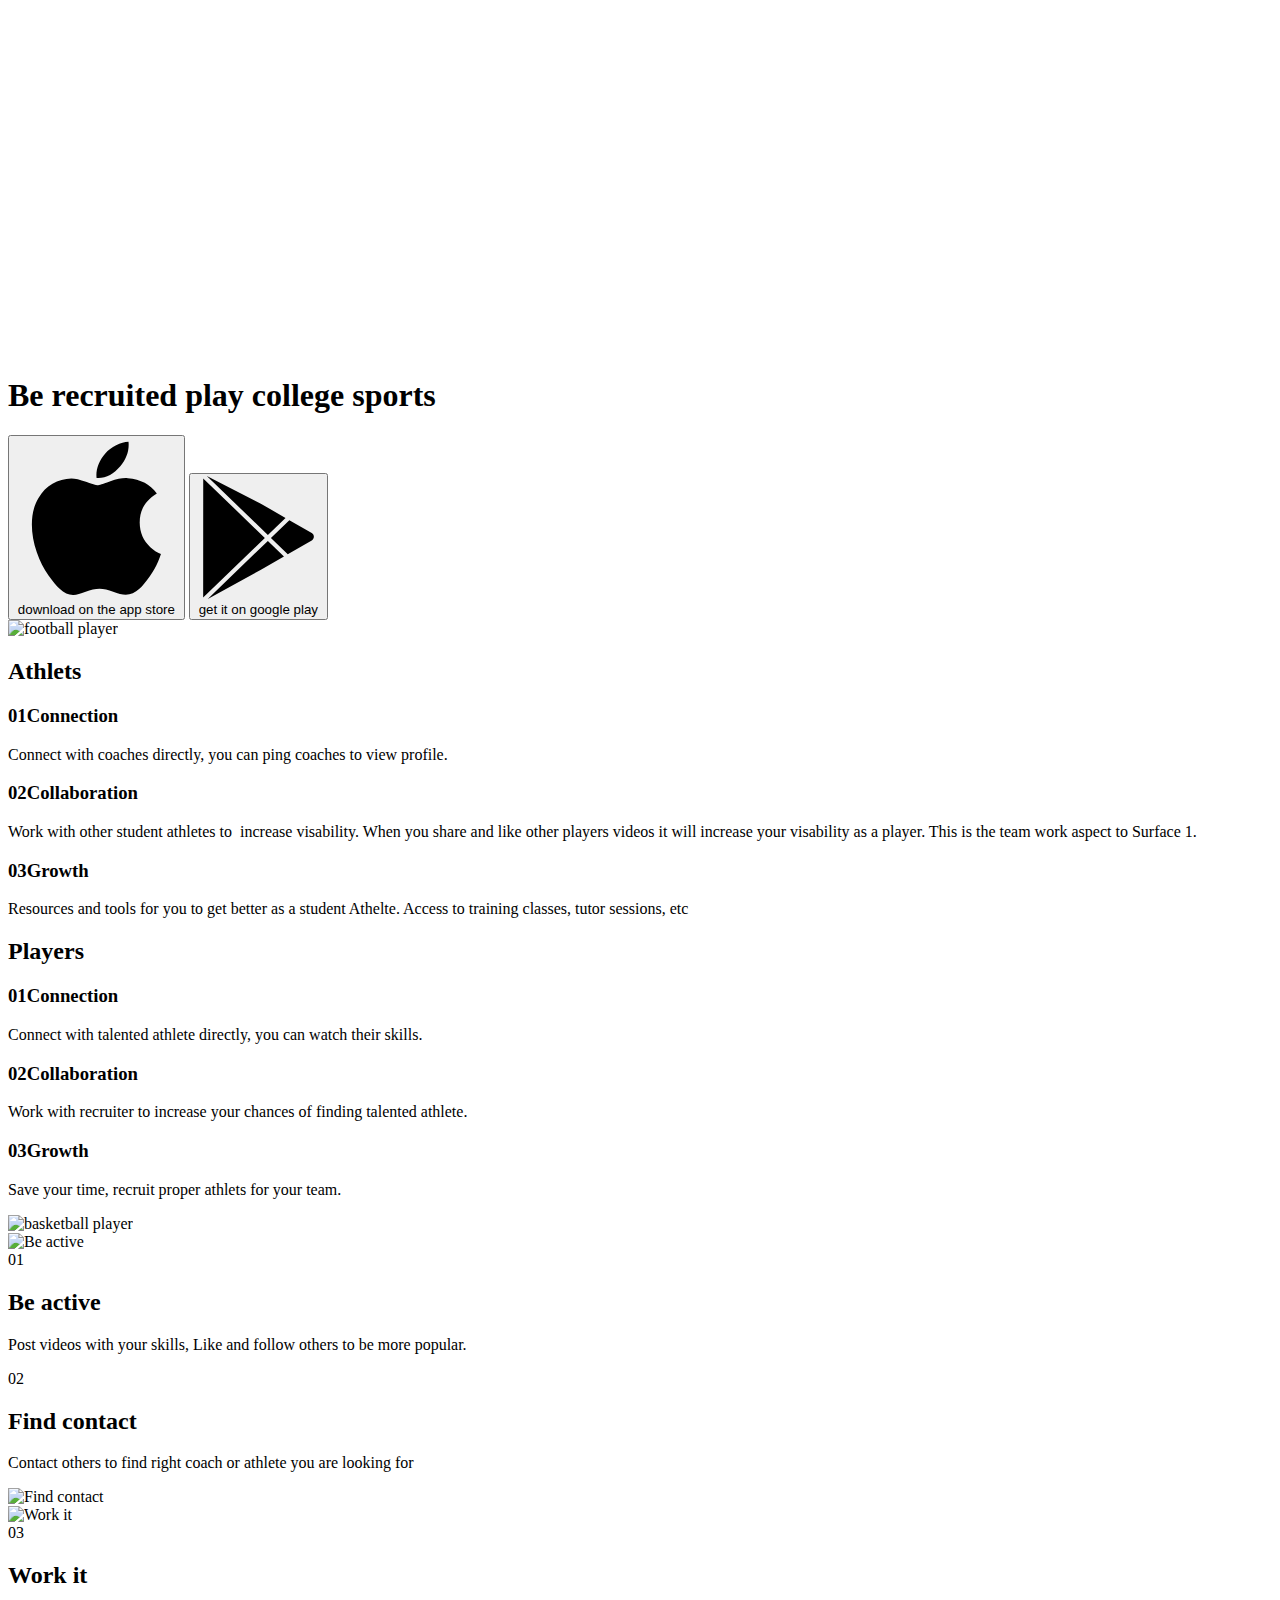
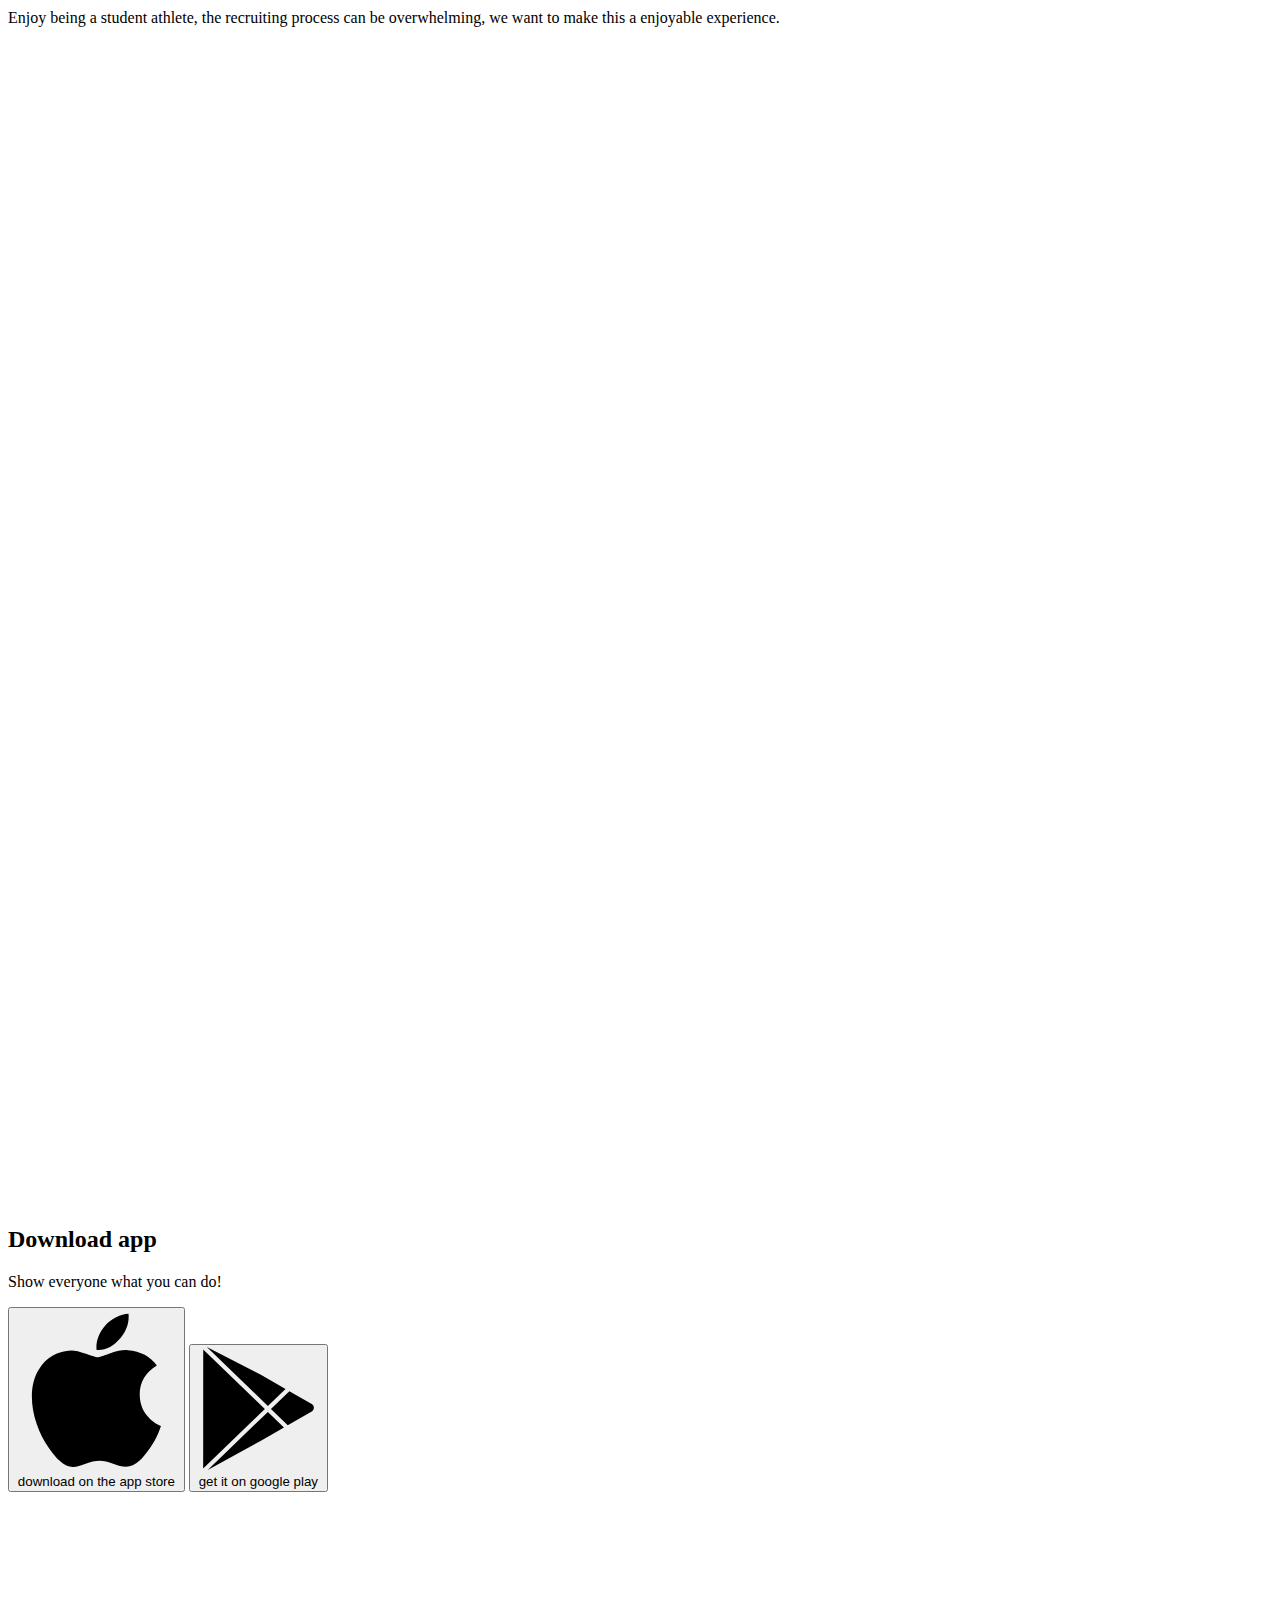
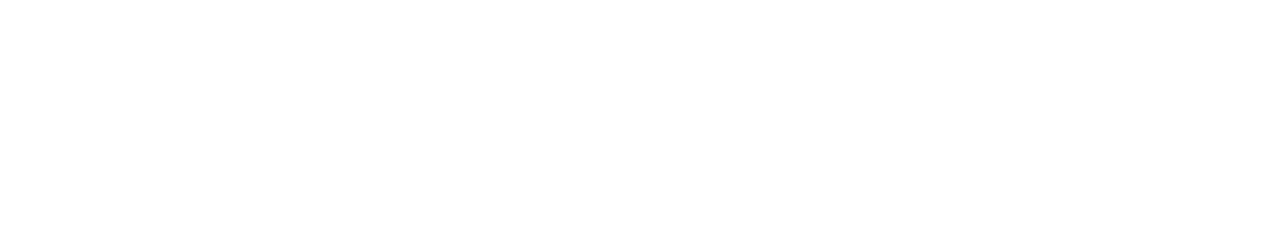
==== diplom-mq/index.html @ 21fe369a "First commit" ====
<!DOCTYPE html>
<html lang="en">
<head>
	<meta charset="UTF-8">
	<title>Surface</title>
	<link rel="stylesheet" href="/css/style.css" type="text/css">
	<link rel="stylesheet" href="/css/open_sans.css" type="text/css">
	<link rel="stylesheet" href="/css/normalize.css" type="text/css">
	<meta name="viewport" content="width=device-width">
</head>
<body>

<header class="header">

	<svg class="header-logo" viewBox="0 0 972 264" xmlns="http://www.w3.org/2000/svg">
  	<g fill="none" fill-rule="evenodd">
    	<g stroke-linecap="round" stroke="#fff" stroke-linejoin="round">
      	<path stroke-width="25" d="M275 132L103 251V13z"/>
      	<g stroke-width="16">
        	<path d="M42.5 99h107M42.5 169h107M8 135h168"/>
      	</g>
    	</g>
    	<path d="M356.505 184.362c-7.63 0-14.335-.772-20.117-2.316-5.782-1.544-10.202-3.436-13.26-5.676-3.057-2.24-4.586-4.36-4.586-6.357 0-1.575.59-3.512 1.77-5.813 1.182-2.3 2.59-4.283 4.224-5.95 1.635-1.664 2.997-2.496 4.087-2.496.666 0 2.09.575 4.27 1.725 3.268 1.695 6.37 3.057 9.308 4.086 2.937 1.03 6.313 1.544 10.127 1.544 4.238 0 7.826-.832 10.762-2.497 2.936-1.665 4.404-4.587 4.404-8.764 0-2.423-.757-4.512-2.27-6.268-1.514-1.756-3.452-3.24-5.813-4.45-2.36-1.21-5.57-2.634-9.626-4.27l-7.175-3.087c-4.36-2.12-8.1-4.45-11.217-6.993-3.118-2.543-5.66-5.903-7.63-10.08-1.967-4.18-2.95-9.295-2.95-15.35 0-7.386 1.816-13.532 5.45-18.436 3.632-4.904 8.354-8.507 14.167-10.808 5.812-2.3 12.048-3.45 18.71-3.45 5.448 0 10.382.56 14.802 1.68 4.42 1.12 7.887 2.557 10.4 4.313 2.512 1.757 3.768 3.513 3.768 5.27 0 1.452-.47 3.314-1.407 5.584-.94 2.27-2.104 4.254-3.497 5.95-1.393 1.694-2.694 2.542-3.905 2.542-.544 0-1.513-.303-2.905-.908-2.24-.908-4.496-1.65-6.767-2.225-2.27-.575-5.04-.863-8.31-.863-5.63 0-9.536.893-11.715 2.68-2.18 1.785-3.27 3.89-3.27 6.31 0 2.786.742 5.117 2.225 6.994 1.484 1.877 3.36 3.42 5.63 4.632 2.27 1.21 5.435 2.604 9.492 4.178 6.115 2.603 11.11 5.07 14.985 7.402 3.875 2.33 7.22 5.676 10.036 10.035 2.816 4.36 4.224 9.93 4.224 16.712 0 8.295-1.74 15.092-5.222 20.39-3.482 5.297-7.962 9.127-13.442 11.488-5.48 2.362-11.398 3.542-17.755 3.542zm96.724 0c-9.81 0-18.21-1.544-25.204-4.632-6.993-3.087-12.337-7.553-16.03-13.396-3.693-5.842-5.54-12.88-5.54-21.115V74.832c0-1.756.787-3.073 2.36-3.95 1.576-.88 4.028-1.318 7.358-1.318h5.45c3.33 0 5.766.44 7.31 1.317 1.544.878 2.316 2.195 2.316 3.95v68.752c0 3.754.923 7.114 2.77 10.08 1.847 2.968 4.435 5.284 7.765 6.95 3.33 1.664 7.145 2.496 11.444 2.496 4.297 0 8.127-.832 11.487-2.497 3.36-1.665 5.98-3.98 7.856-6.948 1.877-2.967 2.816-6.327 2.816-10.08V74.832c0-1.756.77-3.073 2.315-3.95 1.544-.88 3.98-1.318 7.31-1.318h5.36c3.33 0 5.766.44 7.31 1.317 1.544.878 2.316 2.195 2.316 3.95v70.387c0 8.233-1.846 15.272-5.54 21.114-3.692 5.843-9.036 10.31-16.03 13.396-6.992 3.088-15.393 4.632-25.2 4.632zm78.376-1.09c-6.478 0-9.717-1.695-9.717-5.085V76.377c0-2.24.513-3.86 1.543-4.86 1.03-.998 2.664-1.497 4.904-1.497h31.515c26.76 0 40.142 10.08 40.142 30.243 0 6.115-1.71 11.382-5.13 15.802-3.422 4.42-8.01 7.72-13.76 9.9v.636c1.998.848 4.102 2.665 6.312 5.45s3.98 5.933 5.313 9.445l14.257 35.51c.485 1.454.727 2.483.727 3.09 0 2.118-3.21 3.177-9.627 3.177h-6.63c-5.39 0-8.507-1.12-9.354-3.36l-12.806-31.515c-1.21-2.42-2.377-4.298-3.497-5.63-1.12-1.332-2.68-2.347-4.677-3.043-1.998-.696-4.692-1.044-8.083-1.044h-6.267v39.507c0 3.39-3.24 5.085-9.717 5.085h-5.45zm30.425-66.026c2.18 0 4.24-.62 6.177-1.862 1.938-1.24 3.48-2.92 4.632-5.04 1.15-2.12 1.724-4.45 1.724-6.993 0-3.753-1.226-6.735-3.678-8.945s-5.767-3.315-9.945-3.315h-14.167v26.156h15.258zm68.116 66.026c-6.478 0-9.717-1.695-9.717-5.085V76.377c0-2.24.513-3.86 1.543-4.86 1.03-.998 2.664-1.497 4.904-1.497h53.947c1.696 0 2.922.635 3.678 1.907.757 1.27 1.136 3.33 1.136 6.176v4.904c0 2.846-.38 4.904-1.136 6.176-.756 1.27-1.982 1.907-3.678 1.907h-35.51v23.613h34.33c1.695 0 2.936.636 3.723 1.907.787 1.272 1.18 3.3 1.18 6.085v4.995c0 2.846-.393 4.92-1.18 6.222-.787 1.3-2.028 1.952-3.723 1.952h-34.33v42.323c0 3.39-3.24 5.085-9.718 5.085h-5.45zm70.205 0c-6.6 0-9.9-1.18-9.9-3.542 0-.666.213-1.634.637-2.906l35.6-103.807c.85-2.3 3.907-3.452 9.174-3.452h8.357c5.267 0 8.325 1.15 9.173 3.452l35.6 103.807c.304 1.21.455 2.18.455 2.906 0 1.21-.65 2.104-1.952 2.68-1.302.575-3.346.862-6.13.862h-7.085c-2.543 0-4.586-.257-6.13-.772-1.544-.514-2.498-1.377-2.86-2.588l-6.54-19.708h-38.054l-6.54 19.708c-.665 2.24-3.147 3.36-7.446 3.36h-6.357zm51.496-44.41l-9.173-28.7c-.545-1.453-1.014-3.118-1.408-4.995-.393-1.877-.742-3.663-1.044-5.358h-.635l-.363 1.997c-.606 3.572-1.302 6.357-2.09 8.355l-9.535 28.7h24.25zm97.995 45.5c-18.163 0-31.56-4.722-40.187-14.168-8.628-9.445-12.942-24.127-12.942-44.048 0-38.326 17.983-57.49 53.948-57.49 4.905 0 9.99.486 15.258 1.454 5.268.97 9.672 2.316 13.214 4.042 3.542 1.725 5.313 3.648 5.313 5.767 0 1.513-.605 3.496-1.816 5.948-1.21 2.452-2.65 4.616-4.314 6.493-1.665 1.878-3.133 2.817-4.405 2.817-.303 0-1.12-.303-2.452-.908-2.906-1.212-5.95-2.227-9.127-3.044-3.18-.817-7.222-1.226-12.126-1.226-9.506 0-16.544 3.012-21.116 9.037-4.57 6.024-6.857 15.12-6.857 27.29s2.302 21.344 6.904 27.52c4.6 6.175 11.504 9.263 20.707 9.263 4.784 0 8.947-.484 12.49-1.453 3.54-.97 7.007-2.21 10.398-3.723.18-.06.726-.288 1.634-.682.91-.393 1.575-.59 1.998-.59 1.575 0 3.088.923 4.54 2.77 1.454 1.847 2.635 3.936 3.543 6.267.91 2.33 1.363 4.01 1.363 5.04 0 2.966-1.983 5.48-5.95 7.537-3.965 2.06-8.748 3.588-14.35 4.587-5.6 1-10.82 1.498-15.665 1.498zM907.06 183c-2.24 0-3.875-.515-4.905-1.544-1.03-1.03-1.544-2.664-1.544-4.904V76.377c0-2.24.514-3.86 1.543-4.86 1.03-.998 2.664-1.497 4.905-1.497h59.124c1.695 0 2.92.635 3.678 1.907.757 1.27 1.135 3.33 1.135 6.176v4.904c0 2.846-.378 4.904-1.135 6.176-.757 1.27-1.983 1.907-3.678 1.907h-40.688v23.43h36.328c1.696 0 2.922.637 3.678 1.91.757 1.27 1.136 3.33 1.136 6.174v4.996c0 2.845-.38 4.904-1.136 6.175-.756 1.272-1.982 1.908-3.678 1.908h-36.328v26.156h40.778c1.696 0 2.922.635 3.68 1.906.756 1.272 1.134 3.3 1.134 6.085v5.087c0 2.846-.378 4.904-1.135 6.176-.756 1.27-1.982 1.907-3.678 1.907h-59.214z" fill="#fff"/>
  	</g>
	</svg>
	
	<h1 class="h1">
		<span class="h1-top">Be recruited</span>
		<span class="h1-bottom">play college sports</span>
	</h1>
	
	<div class="container-buttons">
	
		<button class="button-download">
			<svg class="button-download-svg" xmlns="http://www.w3.org/2000/svg" viewBox="0 0 170 170">
  			<path d="M150.37 130.25c-2.45 5.66-5.35 10.87-8.71 15.66-4.58 6.53-8.33 11.05-11.22 13.56-4.48 4.12-9.28 6.23-14.42 6.35-3.69 0-8.14-1.05-13.32-3.18-5.197-2.12-9.973-3.17-14.34-3.17-4.58 0-9.492 1.05-14.746 3.17-5.262 2.13-9.5 3.24-12.742 3.35-4.93.21-9.842-1.96-14.746-6.52-3.13-2.73-7.045-7.41-11.735-14.04-5.03-7.08-9.168-15.29-12.41-24.65-3.47-10.11-5.21-19.9-5.21-29.378 0-10.857 2.346-20.22 7.045-28.068C27.508 57.03 32.42 52.06 38.57 48.41s12.793-5.51 19.948-5.63c3.915 0 9.05 1.21 15.43 3.59 6.36 2.39 10.446 3.6 12.237 3.6 1.34 0 5.877-1.416 13.57-4.24 7.275-2.617 13.415-3.7 18.445-3.274 13.63 1.1 23.87 6.473 30.68 16.153-12.19 7.385-18.22 17.73-18.1 31 .11 10.338 3.86 18.94 11.23 25.77 3.34 3.17 7.07 5.62 11.22 7.36-.9 2.61-1.85 5.11-2.86 7.51zM119.11 7.24c0 8.102-2.96 15.667-8.86 22.67-7.12 8.323-15.732 13.133-25.07 12.374-.12-.972-.19-1.995-.19-3.07 0-7.778 3.387-16.102 9.4-22.908 3.002-3.446 6.82-6.31 11.45-8.597 4.62-2.253 8.99-3.498 13.1-3.71.12 1.082.17 2.165.17 3.24z"/>
			</svg>
			<span class="button-download-text">download on the <span class="button-bold-text">app store</span></span>
		</button>
		
		<button class="button-google">
			<svg class="button-google-svg" xmlns="http://www.w3.org/2000/svg" viewBox="0 0 505.499 505.499">
  			<path d="M471.497 234.466l-92.082-53.135-75.733 73.208 69.215 66.907 98.6-56.91c5.43-3.133 8.677-8.756 8.677-15.03 0-6.275-3.245-11.898-8.677-15.04zM363.785 172.3l-101.332-58.497L40.375 0l250.828 242.47M44.063 505.5l218.77-120.512 94.435-54.515-66.065-63.87M25.56 9.815l-.236 489.67L278.72 254.534"/>
			</svg>
			<span class="button-google-text">get it on<span class="button-bold-text"> google play</span></span>
		</button>
		
	</div>
	
</header>

<section class="athlets">

	<picture class="athlets-pic">
		<source media="(max-width: 640px)" srcset="/images/athlets_320_1x.png, /images/athlets_320_2x.png 2x">
		<source media="(min-width: 641px) and (max-width: 960px)" srcset="/images/athlets_768_1x.png, /images/athlets_768_2x.png 2x">
		<img src="/images/athlets_desktop_1x.png" srcset=" /images/athlets_desktop_1x.png 1x, /images/athlets_desktop_2x.png 2x" alt="football player">
	</picture>
	
	<h2 class="h2">Athlets</h2>
	
	<section class="athlets-connection">
		<h3 class="h3">
			<span class="h3-number">01</span>Connection
		</h3>
		<p class="athlets-text">Connect with coaches directly, you can ping coaches to view profile.</p>
	</section>
	
	<section class="athlets-collaboration">
		<h3 class="h3">
			<span class="h3-number">02</span>Collaboration
		</h3>
		<p class="athlets-text">Work with other student athletes to  increase visability. When you share and like other players videos it will increase your visability as a player. This is the team work aspect to Surface 1.</p>
	</section>
	
	<section class="athlets-growth">
		<h3 class="h3">
			<span class="h3-number">03</span>Growth
		</h3>
		<p class="athlets-text">Resources and tools for you to get better as a student Athelte. Access to training classes, tutor sessions, etc</p>
	</section>
	
</section>

<section class="players">

	<h2 class="h2">Players</h2>
	
	<section class="players-connection">
		<h3 class="h3">
			<span class="h3-number">01</span>Connection
		</h3>
		<p class="athlets-text">Connect with talented athlete directly, you can watch their skills.</p>
	</section>
	
	<section class="players-collaboration">
		<h3 class="h3">
			<span class="h3-number">02</span>Collaboration
		</h3>
		<p class="athlets-text">Work with recruiter to increase your chances of finding talented athlete.</p>
	</section>
	
	<section class="players-growth">
		<h3 class="h3">
			<span class="h3-number">03</span>Growth
		</h3>
		<p class="athlets-text">Save your time, recruit proper athlets for your team.</p>
	</section>
	
	<picture class="players-pic">
		<source media="(max-width: 640px)" srcset="/images/players_320_1x.png, /images/players_320_2x.png 2x">
		<source media="(min-width: 641px) and (max-width: 960px)" srcset="/images/players_768_1x.png, /images/players_768_2x.png 2x">
		<img src="/images/players_desktop_1x.png" srcset="/images/players_desktop_1x.png 1x, /images/players_desktop_2x.png 2x" alt="basketball player">
	</picture>
	
</section>

<div class="steps">

	<div class="steps-be-active">

		<picture class="steps-pic">
			<source media="(max-width: 640px)" srcset="/images/be_active_320_1x.jpg, /images/be_active_320_2x.jpg 2x">
			<source media="(min-width: 641px) and (max-width: 960px)" srcset="/images/be_active_768_1x.jpg, /images/be_active_768_2x.jpg 2x">
			<img src="/images/be_active_desktop_1x.jpg" srcset="/images/be_active_desktop_1x.jpg 1x, /images/be_active_desktop_2x.jpg 2x" alt="Be active">
		</picture>
	
		<section class="steps-item">
			<span class="steps-be-active-01">01</span>
			<h2 class="h2">Be active</h2>
			<p class="steps-item-text">Post videos with your skills, Like and follow others to be more popular.</p>
		</section>

	</div>
	
	<div class="steps-find-contact">

		<section class="steps-item">
			<span class="steps-find-contact-02">02</span>
			<h2 class="h2">Find contact</h2>
			<p class="steps-item-text">Contact others to find right coach or athlete you are looking for</p>
		</section>
	
		<picture class="steps-pic">
			<source media="(max-width: 640px)" srcset="/images/find_contact_320_1x.jpg, /images/find_contact_320_2x.jpg 2x">
			<source media="(min-width: 641px) and (max-width: 960px)" srcset="/images/find_contact_768_1x.jpg, /images/find_contact_768_2x.jpg 2x">
			<img src="/images/find_contact_desktop_1x.jpg" srcset="/images/find_contact_desktop_1x.jpg 1x, /images/find_contact_desktop_2x.jpg 2x" alt="Find contact">
		</picture>

	</div>
	
	<div class="steps-work-it">

		<picture class="steps-pic">
			<source media="(max-width: 640px)" srcset="/images/work_it_320_1x.jpg, /images/work_it_320_2x.jpg 2x">
			<source media="(min-width: 641px) and (max-width: 960px)" srcset="/images/work_it_768_1x.jpg, /images/work_it_768_2x.jpg 2x">
			<img src="/images/work_it_desktop_1x.jpg" srcset="/images/work_it_desktop_1x.jpg 1x, /images/work_it_desktop_2x.jpg 2x" alt="Work it">
		</picture>
	
		<section class="steps-item">
			<span class="steps-work-it-03">03</span>
			<h2 class="h2">Work it</h2>
			<p class="steps-item-text">Enjoy being a student athlete, the recruiting process can be overwhelming, we want to make this a enjoyable experience. </p>
		</section>
	
	</div>
	
</div>
	
<footer class="download">

	<div class="download-container">
	
		<div class="download-logo-back">
			<svg class="download-logo" viewBox="0 0 288 264" xmlns="http://www.w3.org/2000/svg">
  			<g stroke="#fff" fill="none" fill-rule="evenodd" stroke-linecap="round" stroke-linejoin="round">
    			<path stroke-width="25" d="M275 132L103 251V13z"/>
    			<g stroke-width="16">
      			<path d="M42.5 99h107M42.5 169h107M8 135h168"/>
    			</g>
  			</g>
			</svg>
		</div>
		
		<section class="download-title">
			<h2 class="h2">Download app</h2>
		  <p class="download-text">Show everyone what you can do!</p>
		</section>
		
	</div>
	
	<div class="container-buttons">
	
		<button class="button-download">
			<svg class="button-download-svg" xmlns="http://www.w3.org/2000/svg" viewBox="0 0 170 170">
  			<path d="M150.37 130.25c-2.45 5.66-5.35 10.87-8.71 15.66-4.58 6.53-8.33 11.05-11.22 13.56-4.48 4.12-9.28 6.23-14.42 6.35-3.69 0-8.14-1.05-13.32-3.18-5.197-2.12-9.973-3.17-14.34-3.17-4.58 0-9.492 1.05-14.746 3.17-5.262 2.13-9.5 3.24-12.742 3.35-4.93.21-9.842-1.96-14.746-6.52-3.13-2.73-7.045-7.41-11.735-14.04-5.03-7.08-9.168-15.29-12.41-24.65-3.47-10.11-5.21-19.9-5.21-29.378 0-10.857 2.346-20.22 7.045-28.068C27.508 57.03 32.42 52.06 38.57 48.41s12.793-5.51 19.948-5.63c3.915 0 9.05 1.21 15.43 3.59 6.36 2.39 10.446 3.6 12.237 3.6 1.34 0 5.877-1.416 13.57-4.24 7.275-2.617 13.415-3.7 18.445-3.274 13.63 1.1 23.87 6.473 30.68 16.153-12.19 7.385-18.22 17.73-18.1 31 .11 10.338 3.86 18.94 11.23 25.77 3.34 3.17 7.07 5.62 11.22 7.36-.9 2.61-1.85 5.11-2.86 7.51zM119.11 7.24c0 8.102-2.96 15.667-8.86 22.67-7.12 8.323-15.732 13.133-25.07 12.374-.12-.972-.19-1.995-.19-3.07 0-7.778 3.387-16.102 9.4-22.908 3.002-3.446 6.82-6.31 11.45-8.597 4.62-2.253 8.99-3.498 13.1-3.71.12 1.082.17 2.165.17 3.24z"/>
			</svg>
			<span class="button-download-text">download on the <span class="button-bold-text">app store</span></span>
		</button>
		
		<button class="button-google">
			<svg class="button-google-svg" xmlns="http://www.w3.org/2000/svg" viewBox="0 0 505.499 505.499">
  			<path d="M471.497 234.466l-92.082-53.135-75.733 73.208 69.215 66.907 98.6-56.91c5.43-3.133 8.677-8.756 8.677-15.03 0-6.275-3.245-11.898-8.677-15.04zM363.785 172.3l-101.332-58.497L40.375 0l250.828 242.47M44.063 505.5l218.77-120.512 94.435-54.515-66.065-63.87M25.56 9.815l-.236 489.67L278.72 254.534"/>
			</svg>
			<span class="button-google-text">get it on <span class="button-bold-text">google play</span></span>
		</button>
		
	</div>
	
	<svg class="footer-logo" viewBox="0 0 972 264" xmlns="http://www.w3.org/2000/svg">
  	<g fill="none" fill-rule="evenodd">
    	<g stroke-linecap="round" stroke="#fff" stroke-linejoin="round">
      	<path stroke-width="25" d="M275 132L103 251V13z"/>
      	<g stroke-width="16">
        	<path d="M42.5 99h107M42.5 169h107M8 135h168"/>
      	</g>
    	</g>
    	<path d="M356.505 184.362c-7.63 0-14.335-.772-20.117-2.316-5.782-1.544-10.202-3.436-13.26-5.676-3.057-2.24-4.586-4.36-4.586-6.357 0-1.575.59-3.512 1.77-5.813 1.182-2.3 2.59-4.283 4.224-5.95 1.635-1.664 2.997-2.496 4.087-2.496.666 0 2.09.575 4.27 1.725 3.268 1.695 6.37 3.057 9.308 4.086 2.937 1.03 6.313 1.544 10.127 1.544 4.238 0 7.826-.832 10.762-2.497 2.936-1.665 4.404-4.587 4.404-8.764 0-2.423-.757-4.512-2.27-6.268-1.514-1.756-3.452-3.24-5.813-4.45-2.36-1.21-5.57-2.634-9.626-4.27l-7.175-3.087c-4.36-2.12-8.1-4.45-11.217-6.993-3.118-2.543-5.66-5.903-7.63-10.08-1.967-4.18-2.95-9.295-2.95-15.35 0-7.386 1.816-13.532 5.45-18.436 3.632-4.904 8.354-8.507 14.167-10.808 5.812-2.3 12.048-3.45 18.71-3.45 5.448 0 10.382.56 14.802 1.68 4.42 1.12 7.887 2.557 10.4 4.313 2.512 1.757 3.768 3.513 3.768 5.27 0 1.452-.47 3.314-1.407 5.584-.94 2.27-2.104 4.254-3.497 5.95-1.393 1.694-2.694 2.542-3.905 2.542-.544 0-1.513-.303-2.905-.908-2.24-.908-4.496-1.65-6.767-2.225-2.27-.575-5.04-.863-8.31-.863-5.63 0-9.536.893-11.715 2.68-2.18 1.785-3.27 3.89-3.27 6.31 0 2.786.742 5.117 2.225 6.994 1.484 1.877 3.36 3.42 5.63 4.632 2.27 1.21 5.435 2.604 9.492 4.178 6.115 2.603 11.11 5.07 14.985 7.402 3.875 2.33 7.22 5.676 10.036 10.035 2.816 4.36 4.224 9.93 4.224 16.712 0 8.295-1.74 15.092-5.222 20.39-3.482 5.297-7.962 9.127-13.442 11.488-5.48 2.362-11.398 3.542-17.755 3.542zm96.724 0c-9.81 0-18.21-1.544-25.204-4.632-6.993-3.087-12.337-7.553-16.03-13.396-3.693-5.842-5.54-12.88-5.54-21.115V74.832c0-1.756.787-3.073 2.36-3.95 1.576-.88 4.028-1.318 7.358-1.318h5.45c3.33 0 5.766.44 7.31 1.317 1.544.878 2.316 2.195 2.316 3.95v68.752c0 3.754.923 7.114 2.77 10.08 1.847 2.968 4.435 5.284 7.765 6.95 3.33 1.664 7.145 2.496 11.444 2.496 4.297 0 8.127-.832 11.487-2.497 3.36-1.665 5.98-3.98 7.856-6.948 1.877-2.967 2.816-6.327 2.816-10.08V74.832c0-1.756.77-3.073 2.315-3.95 1.544-.88 3.98-1.318 7.31-1.318h5.36c3.33 0 5.766.44 7.31 1.317 1.544.878 2.316 2.195 2.316 3.95v70.387c0 8.233-1.846 15.272-5.54 21.114-3.692 5.843-9.036 10.31-16.03 13.396-6.992 3.088-15.393 4.632-25.2 4.632zm78.376-1.09c-6.478 0-9.717-1.695-9.717-5.085V76.377c0-2.24.513-3.86 1.543-4.86 1.03-.998 2.664-1.497 4.904-1.497h31.515c26.76 0 40.142 10.08 40.142 30.243 0 6.115-1.71 11.382-5.13 15.802-3.422 4.42-8.01 7.72-13.76 9.9v.636c1.998.848 4.102 2.665 6.312 5.45s3.98 5.933 5.313 9.445l14.257 35.51c.485 1.454.727 2.483.727 3.09 0 2.118-3.21 3.177-9.627 3.177h-6.63c-5.39 0-8.507-1.12-9.354-3.36l-12.806-31.515c-1.21-2.42-2.377-4.298-3.497-5.63-1.12-1.332-2.68-2.347-4.677-3.043-1.998-.696-4.692-1.044-8.083-1.044h-6.267v39.507c0 3.39-3.24 5.085-9.717 5.085h-5.45zm30.425-66.026c2.18 0 4.24-.62 6.177-1.862 1.938-1.24 3.48-2.92 4.632-5.04 1.15-2.12 1.724-4.45 1.724-6.993 0-3.753-1.226-6.735-3.678-8.945s-5.767-3.315-9.945-3.315h-14.167v26.156h15.258zm68.116 66.026c-6.478 0-9.717-1.695-9.717-5.085V76.377c0-2.24.513-3.86 1.543-4.86 1.03-.998 2.664-1.497 4.904-1.497h53.947c1.696 0 2.922.635 3.678 1.907.757 1.27 1.136 3.33 1.136 6.176v4.904c0 2.846-.38 4.904-1.136 6.176-.756 1.27-1.982 1.907-3.678 1.907h-35.51v23.613h34.33c1.695 0 2.936.636 3.723 1.907.787 1.272 1.18 3.3 1.18 6.085v4.995c0 2.846-.393 4.92-1.18 6.222-.787 1.3-2.028 1.952-3.723 1.952h-34.33v42.323c0 3.39-3.24 5.085-9.718 5.085h-5.45zm70.205 0c-6.6 0-9.9-1.18-9.9-3.542 0-.666.213-1.634.637-2.906l35.6-103.807c.85-2.3 3.907-3.452 9.174-3.452h8.357c5.267 0 8.325 1.15 9.173 3.452l35.6 103.807c.304 1.21.455 2.18.455 2.906 0 1.21-.65 2.104-1.952 2.68-1.302.575-3.346.862-6.13.862h-7.085c-2.543 0-4.586-.257-6.13-.772-1.544-.514-2.498-1.377-2.86-2.588l-6.54-19.708h-38.054l-6.54 19.708c-.665 2.24-3.147 3.36-7.446 3.36h-6.357zm51.496-44.41l-9.173-28.7c-.545-1.453-1.014-3.118-1.408-4.995-.393-1.877-.742-3.663-1.044-5.358h-.635l-.363 1.997c-.606 3.572-1.302 6.357-2.09 8.355l-9.535 28.7h24.25zm97.995 45.5c-18.163 0-31.56-4.722-40.187-14.168-8.628-9.445-12.942-24.127-12.942-44.048 0-38.326 17.983-57.49 53.948-57.49 4.905 0 9.99.486 15.258 1.454 5.268.97 9.672 2.316 13.214 4.042 3.542 1.725 5.313 3.648 5.313 5.767 0 1.513-.605 3.496-1.816 5.948-1.21 2.452-2.65 4.616-4.314 6.493-1.665 1.878-3.133 2.817-4.405 2.817-.303 0-1.12-.303-2.452-.908-2.906-1.212-5.95-2.227-9.127-3.044-3.18-.817-7.222-1.226-12.126-1.226-9.506 0-16.544 3.012-21.116 9.037-4.57 6.024-6.857 15.12-6.857 27.29s2.302 21.344 6.904 27.52c4.6 6.175 11.504 9.263 20.707 9.263 4.784 0 8.947-.484 12.49-1.453 3.54-.97 7.007-2.21 10.398-3.723.18-.06.726-.288 1.634-.682.91-.393 1.575-.59 1.998-.59 1.575 0 3.088.923 4.54 2.77 1.454 1.847 2.635 3.936 3.543 6.267.91 2.33 1.363 4.01 1.363 5.04 0 2.966-1.983 5.48-5.95 7.537-3.965 2.06-8.748 3.588-14.35 4.587-5.6 1-10.82 1.498-15.665 1.498zM907.06 183c-2.24 0-3.875-.515-4.905-1.544-1.03-1.03-1.544-2.664-1.544-4.904V76.377c0-2.24.514-3.86 1.543-4.86 1.03-.998 2.664-1.497 4.905-1.497h59.124c1.695 0 2.92.635 3.678 1.907.757 1.27 1.135 3.33 1.135 6.176v4.904c0 2.846-.378 4.904-1.135 6.176-.757 1.27-1.983 1.907-3.678 1.907h-40.688v23.43h36.328c1.696 0 2.922.637 3.678 1.91.757 1.27 1.136 3.33 1.136 6.174v4.996c0 2.845-.38 4.904-1.136 6.175-.756 1.272-1.982 1.908-3.678 1.908h-36.328v26.156h40.778c1.696 0 2.922.635 3.68 1.906.756 1.272 1.134 3.3 1.134 6.085v5.087c0 2.846-.378 4.904-1.135 6.176-.756 1.27-1.982 1.907-3.678 1.907h-59.214z" fill="#fff"/>
  	</g>
	</svg>
	
</footer>
	
</body>
</html>
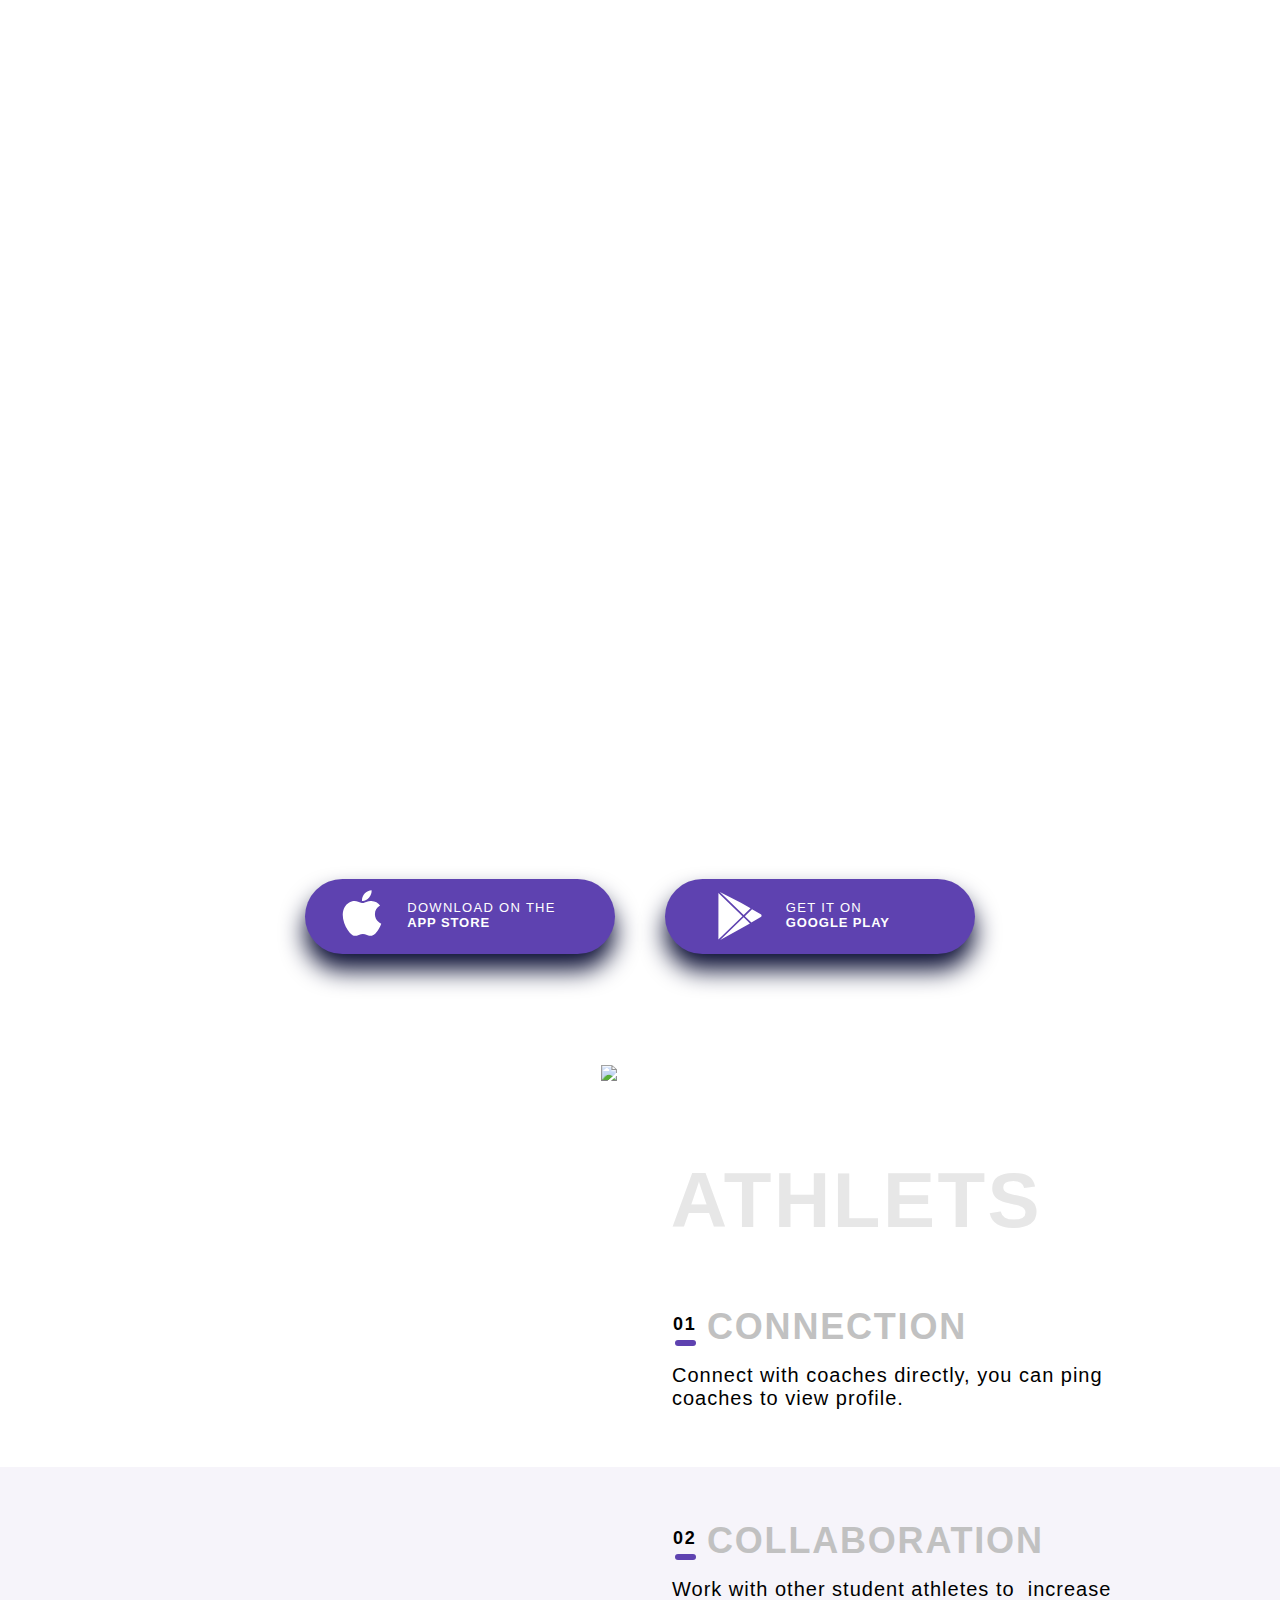
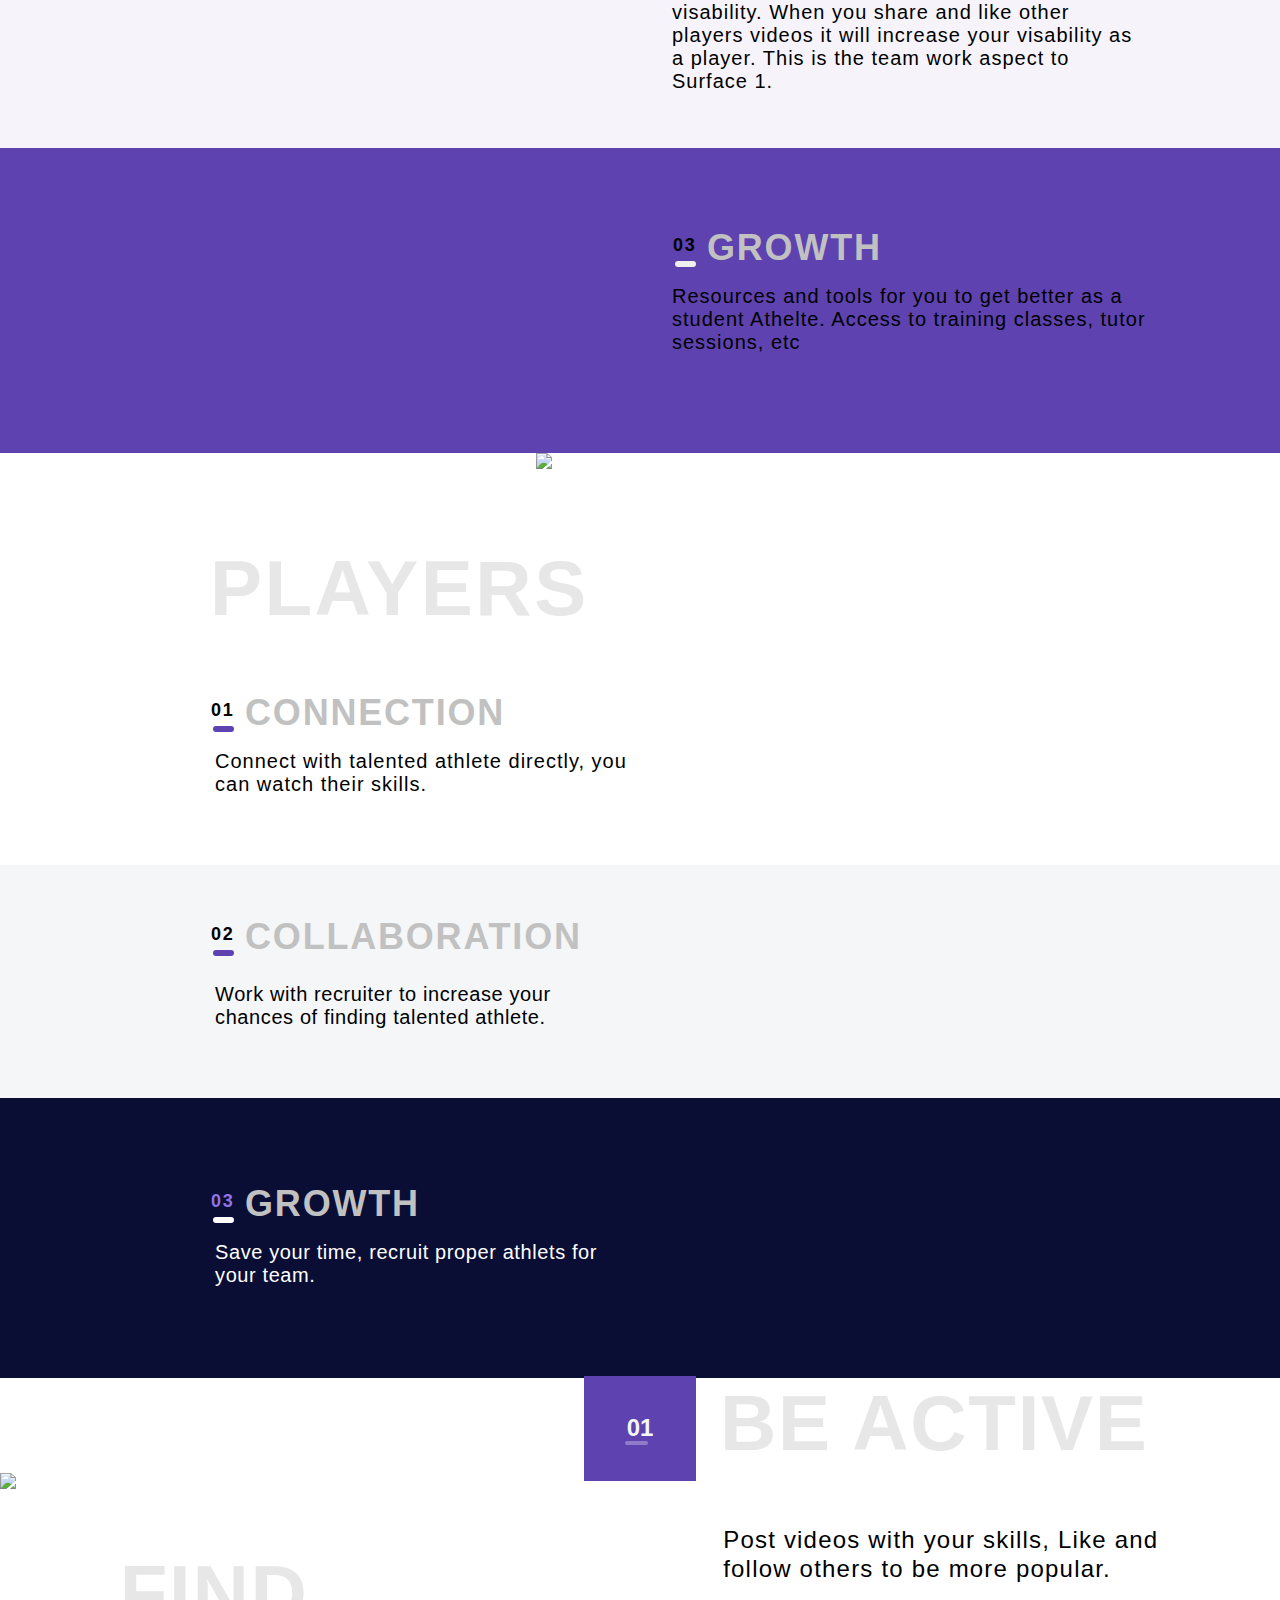
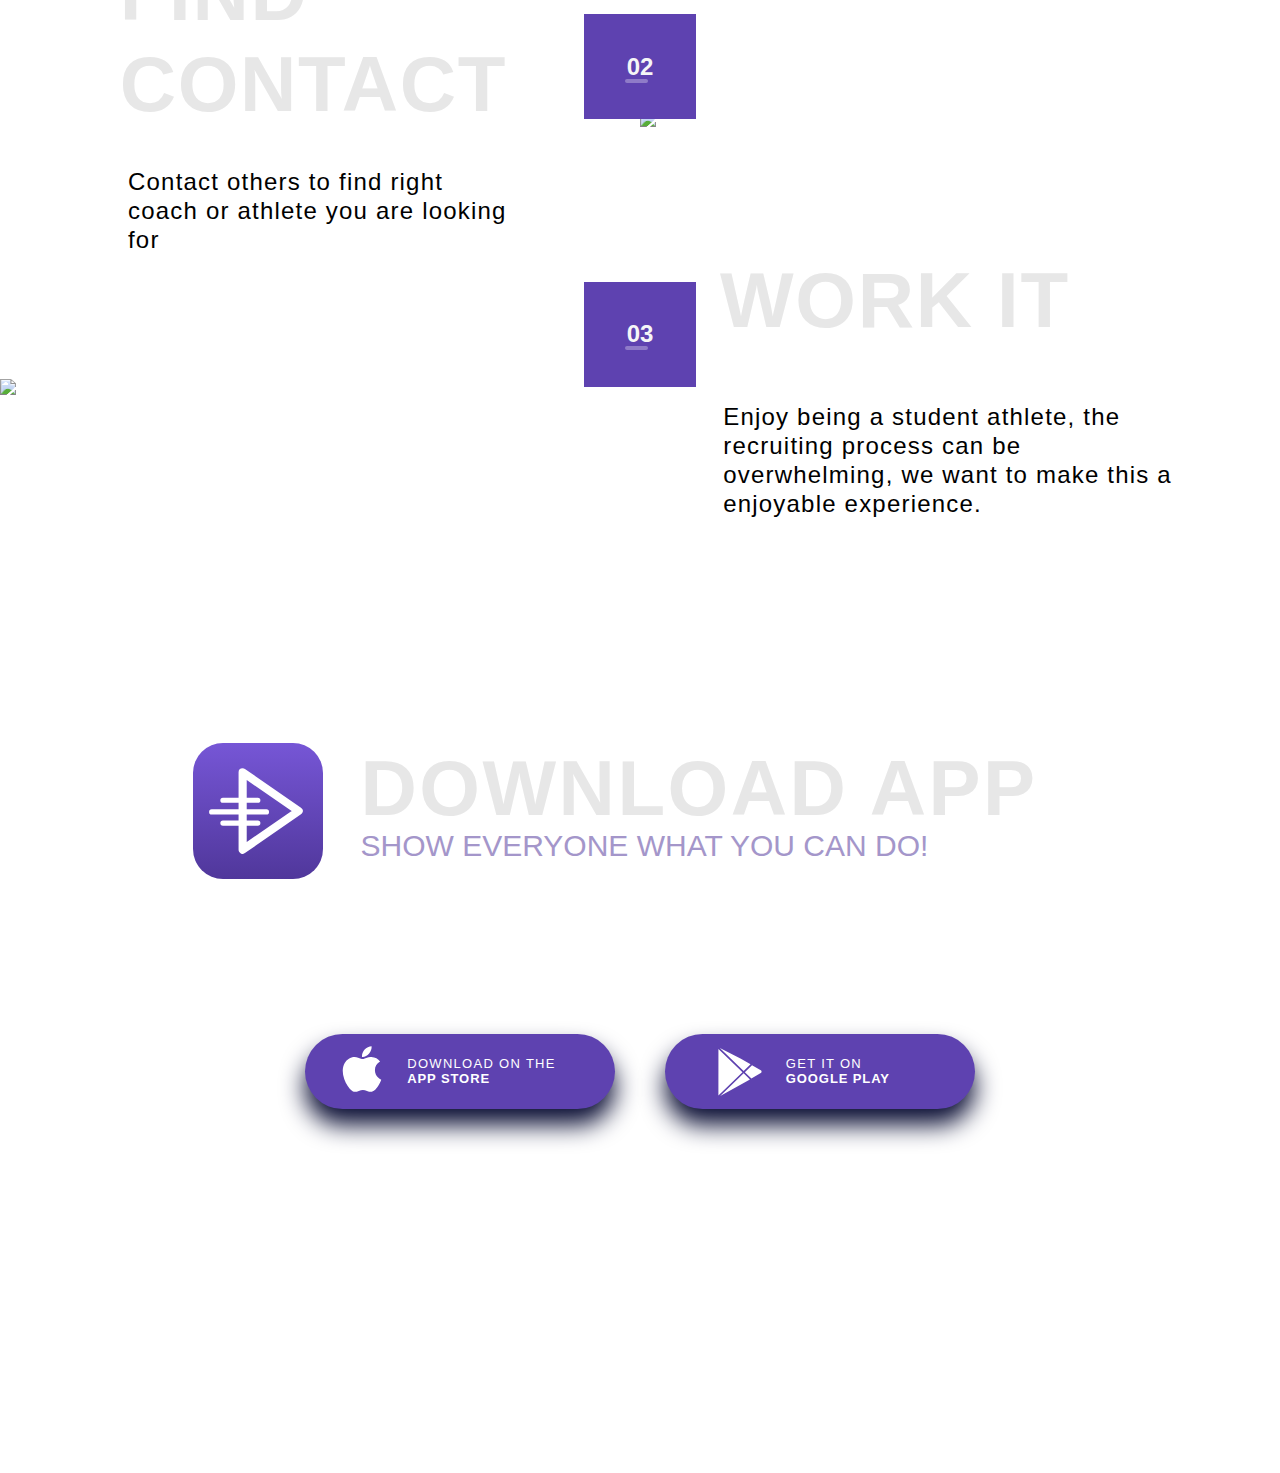
==== commit b6beeb95: "css" ====
--- a/diplom-mq/index.html
+++ b/diplom-mq/index.html
@@ -3,9 +3,9 @@
 <head>
 	<meta charset="UTF-8">
 	<title>Surface</title>
-	<link rel="stylesheet" href="/css/style.css" type="text/css">
-	<link rel="stylesheet" href="/css/open_sans.css" type="text/css">
-	<link rel="stylesheet" href="/css/normalize.css" type="text/css">
+	<link rel="stylesheet" href="css/style.css" type="text/css">
+	<link rel="stylesheet" href="css/open_sans.css" type="text/css">
+	<link rel="stylesheet" href="css/normalize.css" type="text/css">
 	<meta name="viewport" content="width=device-width">
 </head>
 <body>
@@ -222,4 +222,4 @@
 </footer>
 	
 </body>
-</html>+</html>
--- a/diplom-mq/css/style.css
+++ b/diplom-mq/css/style.css
@@ -0,0 +1,1177 @@
+* {
+	margin: 0;
+	padding: 0;
+	box-sizing: border-box;
+}
+
+picture {
+	border-image-width: 0;
+	font-size: 0;
+}
+
+html {
+	font-family: 'Open Sans', sans-serif;
+}
+
+
+/* -- header -- */
+
+.header {
+	display: flex;
+	flex-direction: column;
+	align-items: center;
+}
+
+.header {
+	background-color: #0f0735;
+}
+
+.h1 {
+	display: flex;
+	flex-wrap: wrap;
+	font-size: 9rem;
+	font-weight: 700;
+	color: #fff;
+	text-transform: uppercase;
+}
+
+.h1-top {
+	width: 100%;
+}
+	
+.h1-bottom {
+	display: flex;
+  justify-content: flex-end;
+  width: 100%;
+  margin-left: 16%;
+}
+
+.container-buttons {
+	display: flex;
+	justify-content: center;
+}
+
+.button-download, 
+.button-google {
+	display: flex;
+	align-items: center;
+	background-color: #5e42b0;
+	color: #fff;
+	text-transform: uppercase;
+	border: none;
+	border-radius: 5rem;
+	box-shadow: 0 1.6rem 2.4rem rgba(10,14,52);
+}
+
+.button-download:hover, 
+.button-google:hover {
+	background: #9076dc;
+}
+
+.button-download-svg, 
+.button-google-svg {
+	fill: #fff;
+}
+
+.button-download-svg {
+	margin-bottom: 2%;
+	margin-left: 10.5%;
+}
+
+.button-google-svg {
+	margin-left: 16.5%;
+}
+
+.button-download-text,
+.button-google-text {
+	text-align: left;
+	font-weight: 400;
+	margin-left: 7%;
+}
+
+.button-download-text {
+	max-width: 150px;
+}
+
+.button-google-text {
+	max-width: 130px;
+}
+
+.button-bold-text {
+	font-weight: 700;
+}
+
+
+/* -- athlets -- */
+
+.athlets {
+	position: relative;
+	display: flex;
+	flex-direction: column;
+	margin: auto;
+}
+
+.athlets-pic {
+	position: absolute;
+	overflow-x: hidden;
+}
+
+.h2 {
+	color: #e7e7e7;
+	text-transform: uppercase;
+}
+
+.h3 {
+	position: relative;
+	font-weight: 700;
+	color: #c1c1c1;
+	text-transform: uppercase;
+}
+
+.h3-number {
+	position: absolute;
+	color: #000;
+}
+
+.h3-number:after {
+	position: absolute;
+	content: '';
+	background-color: #5e42b0;
+	border-radius: 3px;
+}
+
+.athlets-growth .h3-number:after {
+	background-color: #efefef;
+}
+
+.players-growth .h3-number {
+	color: #9173e6;
+}
+
+.players-growth .h3-number:after {
+	background-color: #fff;
+}
+
+.athlets-collaboration {
+	background-color: #f6f4fa;
+}
+
+.athlets-growth {
+	background-color: #5e42b0;	
+}
+
+/* -- players -- */
+
+.players {
+	position: relative;
+	overflow-x: hidden;
+}
+
+.players-pic {
+	position: absolute;
+}
+
+.players-collaboration {
+	background-color: #f5f6f7;
+}
+
+.players-growth {
+	background-color: #0a0e34;
+}
+
+.players-growth .athlets-text{
+	color: #fff;
+}
+
+/* -- steps -- */
+
+.steps-be-active,
+.steps-find-contact,
+.steps-work-it {
+	display: flex;
+}
+
+.steps-item {
+	position: relative;
+}
+
+.steps-pic img {
+	width: 100%;
+}
+
+.steps-be-active-01,
+.steps-find-contact-02,
+.steps-work-it-03 {
+	position: absolute;
+	display: flex;
+	justify-content: center;
+	align-items: center;
+	background-color: #5e42b0;
+	font-weight: 700;
+	color: #f5f6f7;
+}
+
+.steps-be-active-01:after,
+.steps-find-contact-02:after,
+.steps-work-it-03:after {
+	position: absolute;
+	content: '';
+	background-color: #8f7bc8;
+}
+
+/* -- footer -- */
+
+.download {
+	display: flex;
+	flex-direction: column;
+	align-items: center;
+	background-color: #0f0735;
+}
+
+.download-container {
+	display: flex;
+	justify-content: center;
+}
+
+.download-logo-back {
+	background: linear-gradient(to bottom, #7656d6, #50379b);
+}
+
+.download-logo {
+	position: relative;
+	z-index: 200;
+}
+
+.download-text {
+	text-transform: uppercase;
+	color: #a496ca;
+	font-weight: 400;
+}
+
+.download-logo {
+	width: 106px;
+	height: 86px;
+	margin-left: 1rem;
+	margin-top: 2.5rem;
+}
+
+.footer-logo {
+	width: 191px;
+	height: 52px;
+	margin-right: 1.8%;
+}
+
+
+/* ------ backgrounds ----- */
+
+@media screen and (min-width: 769px)  {
+	.header {
+		background: url(/images/surface_desktop.jpg) no-repeat center top;
+		background-size: cover;
+	}
+	
+	.download {
+		background: url(/images/download_desktop.jpg) no-repeat center top;
+		background-size: cover;
+	}
+}
+
+@media screen and (max-width: 768px)  {
+	.header {
+		background: url(/images/surface_768.jpg) no-repeat center top;
+		background-size: cover;
+	}
+	
+	.download {
+		background: url(/images/download_768.jpg) no-repeat center top;
+		background-size: cover;
+	}
+}
+
+
+/* ----- desktop min-width: 961px  ---- */
+
+@media screen and (min-width: 961px) {
+	html {
+		font-size: 62.5%;
+	}
+	
+	/* -- header -- */
+	
+	.header-logo {
+		width: 191px;
+		height: 52px;
+		margin-top: 45px;
+		margin-right: 35px;
+	}
+	
+	.h1 {
+		letter-spacing: 0.49rem;
+		margin: 270px 3% 201px 3%;
+		max-width: 1550px;
+		line-height: 1.15;
+	}
+	
+	.container-buttons {
+		flex-direction: row;
+		margin-bottom: 111px;
+	}
+	
+	.button-download, 
+	.button-google {
+		font-size: 1.3rem;
+		width: 310px;
+		height: 75px;
+	}
+	
+	.button-download {
+		margin-right: 50px;
+	}
+	
+	.button-download-svg, 
+	.button-google-svg {
+		width: 48px;
+		height: 54px;
+	}
+	
+	.button-download-text,
+	.button-google-text {
+		letter-spacing: 0.13rem;
+	}
+	
+	.button-bold-text {
+		letter-spacing: 0.09rem;
+		margin-top: 3px;
+	}
+	
+	/* -- athlets -- */
+	
+	.athlets {
+		padding-top: 90px;
+	}
+
+	.athlets-pic {
+		top: 0;
+		right: 51.8%;
+	}
+
+	.h2 {
+		font-size: 7.8rem;
+		letter-spacing: 0.25rem;
+		font-weight: 700;
+	}
+	
+	.athlets .h2 {
+		padding-left: 52.4%;
+	}
+
+	.h3 {
+		margin-left: 35px;
+		letter-spacing: 0.18rem;
+		font-size: 3.6rem;
+		max-width: 1530px;
+	}
+	
+	.h3-number {
+		font-size: 1.8rem;
+		top: 8px;
+		left: -34px;
+	}
+
+	.h3-number:after {
+		top: 26px;
+		left: 2px;
+		height: 6px;
+		width: 21px;
+	}
+
+	.athlets-text {
+		font-size: 2rem;
+		letter-spacing: 1px;
+		margin-top: 16px;
+	}
+	
+	.athlets-connection,
+	.athlets-collaboration,
+	.athlets-growth {
+		padding-left: 52.5%;
+		padding-right: 10.4%;
+	}
+
+	.athlets-connection {
+		padding-top: 60px;
+		padding-bottom: 57px;
+	}
+
+	.athlets-collaboration {
+		padding-top: 53px;
+		padding-bottom: 55px;
+	}
+
+	.athlets-growth {
+		padding-top: 79px;
+		padding-bottom: 99px;
+	}
+	
+	/* -- players -- */
+	
+	.players {
+		padding-top: 90px;
+		overflow-x: hidden;
+	}
+	
+	.players-pic {
+		top: 0;
+		left: 41.9%;
+	}
+	
+	.players .h2{
+		padding-left: 16.4%;
+	}
+	
+	.players .h3 {
+		margin-left: 30px;
+	}
+	
+	.players-connection,
+	.players-collaboration,
+	.players-growth {
+		padding-left: 16.8%;
+		padding-right: 51%;
+	}
+	
+	.players-connection {
+		padding-top: 58px;
+		padding-bottom: 69px;
+	}
+	
+	.players-collaboration {
+		padding-top: 51px;
+		padding-bottom: 69px;
+	}
+	
+	.players-growth {
+		padding-top: 85px;
+		padding-bottom: 91px;
+	}
+	
+	.players-collaboration .athlets-text,
+	.players-growth .athlets-text {
+		letter-spacing: 0.6px;
+	}
+	
+	.players-collaboration .athlets-text {
+		margin-top: 25px;
+	}
+	
+	
+	/* -- steps -- */
+	
+	.steps-pic,
+	.steps-item {
+		width: 50%;
+		align-self: center;
+	}
+	
+	.steps .h2 {
+		letter-spacing: 1.7px;
+	}
+	
+	.steps-be-active .h2,
+	.steps-work-it .h2{
+		padding-left: 12.5%;
+		margin-bottom: 4.5vw;
+	}
+	
+	.steps-find-contact .h2 {
+		padding-left: 18.7%;
+		margin-bottom: 3vw;
+		margin-top: -2.8vw;
+	}
+	
+	.steps-item-text {
+		font-size: 2.4rem;
+		letter-spacing: 1.2px;
+		line-height: 1.2;
+	}
+	
+	.steps-be-active .steps-item-text {
+		padding-left: 13%;
+		padding-right: 13%;
+		max-width: 610px;
+	}
+	
+	.steps-find-contact .steps-item-text {
+		padding-left: 20%;
+		padding-right: 20%;
+		max-width: 810px;
+	}
+	
+	.steps-work-it .steps-item-text {
+		padding-left: 13%;
+		padding-right: 13%;
+		max-width: 800px;
+	}
+	
+	.steps-be-active-01,
+	.steps-find-contact-02,
+	.steps-work-it-03 {
+		font-size: 2.4rem;
+		height: 8.2vw;
+		width: 8.75vw;
+	}
+	
+	.steps-be-active-01,
+	.steps-work-it-03 {
+		top: calc(50% - 8.2vw);
+		right: calc(50vw - 8.75vw/2);
+	}
+	
+	.steps-find-contact-02 {
+		top: calc(50% - 8.2vw);
+		left: calc(50vw - 8.75vw/2);
+	}
+	
+	.steps-be-active-01:after,
+	.steps-find-contact-02:after,
+	.steps-work-it-03:after {
+		top: calc(58% + 4px);
+		left: calc(57% - 23px);
+		height: 4px;
+		width: 23px;
+		border-radius: 3px;
+	}
+	
+	/* -- footer -- */
+	
+	.download {
+		padding-top: 225px;
+	}
+	
+	.download-container {
+		margin-bottom: 155px;
+		margin-right: 3.9%;
+	}
+	
+	.download-logo-back {
+		width: 130px;
+		height: 136px;
+		border-radius: 30px;
+		margin-right: 38px;
+	}
+	
+	.download-text {
+		font-size: 3rem;
+		line-height: 0.8;
+	}
+	
+	.footer-logo {
+		margin-top: 151px;
+		margin-bottom: 50px;
+	}
+	
+}
+
+
+/* tablet min-width: 641px and max-width: 960px */
+
+@media screen and (min-width: 641px) and (max-width: 960px) {
+	
+	html {
+		font-size: 45%;
+	}
+	
+	/* -- header -- */
+	.header-logo {
+		width: 200px;
+		height: 60px;
+		margin-top: 38px;
+	}
+	
+	.h1 {
+		letter-spacing: 0.59rem;
+		margin: 159px 10% 295px 10%;
+		max-width: 650px;
+		line-height: 1.25;
+	}
+	
+	.container-buttons {
+		flex-direction: row;
+		margin-bottom: 92px;
+	}
+	
+	.button-download, 
+	.button-google {
+		font-size: 1.5rem;
+		line-height: 1.5;
+		width: 310px;
+		height: 75px;
+	}
+	
+	.button-download {
+		margin-right: 30px;
+	}
+	
+	.button-download-svg, 
+	.button-google-svg {
+		width: 48px;
+		height: 54px;
+	}
+	
+	.button-download-text,
+	.button-google-text {
+		letter-spacing: 0.3rem;
+	}
+	
+	.button-bold-text {
+		letter-spacing: 0.34rem;
+	}
+	
+	/* -- athlets -- */
+	
+	.athlets {
+		padding-top: 58px;
+	}
+	
+	.athlets-pic {
+		top: 12%;
+		right: 64%;
+	}
+
+	.h2 {
+		font-size: 11rem;
+		letter-spacing: 3px;
+	}
+	
+	.athlets .h2 {
+		padding-left: 38vw;
+	}
+
+	.h3 {
+		position: relative;
+		z-index: 10;
+		margin-left: 35px;
+		font-size: 4.3rem;
+		letter-spacing: 0.18rem;
+	}
+	
+	.h3-number {
+		font-size: 2.3rem;
+		top: 4px;
+		left: -37px;
+	}
+
+	.h3-number:after {
+		top: 25px;
+		left: 1px;
+		height: 6px;
+		width: 21px;
+	}
+
+	.athlets-text {
+		position: relative;
+		z-index: 10;
+		font-size: 2.3rem;
+		margin-top: 15px;
+		letter-spacing: 0.4px;
+		line-height: 1.8;
+	}
+	
+	.athlets-connection,
+	.athlets-collaboration,
+	.athlets-growth {
+		padding-left: 38vw;
+		padding-right: 5%;
+	}
+	
+	.athlets-connection {
+		padding-top: 30px;
+		padding-bottom: 40px;
+	}
+
+	.athlets-collaboration {
+		padding-top: 30px;
+		padding-bottom: 33px;
+	}
+
+	.athlets-growth {
+		padding-top: 30px;
+		padding-bottom: 60px;
+	}
+	
+	/* -- players -- */
+	
+	.players {
+		padding-top: 56px;
+	}
+	
+	.players-pic {
+		top: 37px;
+		right: 0;
+	}
+	
+	.players .h2 {
+		padding-left: 3.6%;
+	}
+	
+	.players .h3 {
+		margin-left: 37px;
+	}
+	.players-connection,
+	.players-collaboration {
+		padding-left: 4%;
+		padding-right: 42%;
+	}
+	
+	.players-connection {
+		padding-top: 31px;
+		padding-bottom: 40px;
+	}
+	
+	.players-collaboration {
+		padding-top: 51px;
+		padding-bottom: 65px;
+	}
+	
+	.players-collaboration .athlets-text {
+		margin-top: 19px;
+		letter-spacing: 0.6px;
+	}
+	
+	.players-growth {
+		padding-top: 44px;
+		padding-bottom: 48px;
+		padding-left: 4%;
+		padding-right: 40%;
+	}
+	
+	.players-growth .athlets-text{
+		letter-spacing: 1.6px;
+	}
+	
+	/* -- steps -- */
+	
+	.steps-be-active,
+	.steps-find-contact,
+	.steps-work-it {
+		flex-wrap: wrap;
+	}
+	
+	.steps-pic,
+	.steps-item {
+		width: 100%;
+	}
+	
+	.steps .h2 {
+		margin-top: 60px;
+		letter-spacing: 1.7px;
+	}
+	
+	.steps-be-active .h2,
+	.steps-find-contact .h2,
+	.steps-work-it .h2 {
+		padding-left: 3.6%;
+		margin-bottom: 10px;
+	}
+	
+	.steps-item-text {
+		font-size: 3.2rem;
+		letter-spacing: 1.7px;
+		line-height: 1.3;
+		margin-bottom: 103px;
+		padding-left: 4.3%;
+		padding-right:6.5%;
+	}
+	
+	.steps-find-contact .h2 {
+		margin-top: 53px;
+	}
+	
+	.steps-find-contact .steps-item {
+		order: 1;
+	}
+	
+	.steps-be-active-01,
+	.steps-find-contact-02,
+	.steps-work-it-03 {
+		height: 116px;
+		width: 116px;
+		top: -87px;
+		left: 4.3%;
+		font-size: 3rem;
+	}
+	
+	.steps-be-active-01:after,
+	.steps-find-contact-02:after,
+	.steps-work-it-03:after {
+		top: 75px;
+		left: 47px;
+		height: 6px;
+		width: 23px;
+		border-radius: 3px;
+	}
+	
+	/* -- footer -- */
+	
+	.download {
+		padding-top: 126px;
+	}
+	
+	.download-container {
+		flex-direction: column;
+	}
+	
+	.download-container {
+		margin-bottom: 274px;
+	}
+	
+	.download-logo-back {
+		width: 130px;
+		height: 136px;
+		border-radius: 30px;
+		align-self: center;
+	}
+	
+	.download-title {
+		margin-top: 55px;
+		text-align: center;
+	}
+	
+	.download-text {
+		font-size: 5rem;
+	}
+	
+	.footer-logo {
+		margin-bottom: 24px;
+	}
+	
+	.download .container-buttons {
+		margin-bottom: 56px;
+	}
+
+}
+
+/* ----- mobile max-width: 640px ----- */
+
+@media (max-width: 640px) {
+	
+	html {
+		font-size: 19%;
+	}
+	
+	/* -- header -- */
+	.header-logo {
+		width: 133px;
+		height: 36px;
+		margin-top: 34px;
+		margin-right: 12px;
+	}
+	
+	.h1 {
+		letter-spacing: 0.28rem;
+		margin: 126px 5% 77px 5%;
+		max-width: 280px;
+		line-height: 1.55;
+	}
+	
+	.container-buttons {
+		flex-direction: column;
+		margin-bottom: 85px;
+	}
+	
+	.button-download, 
+	.button-google {
+		font-size: 1.3rem;
+		line-height: 1.5;
+		width: 280px;
+		height: 35px;
+	}
+	
+	.button-download {
+		margin-bottom: 14px;
+	}
+	
+	.button-download-svg, 
+	.button-google-svg {
+		width: 24px;
+		height: 28px;
+	}
+	
+	.button-download-svg {
+		margin-bottom: 3px;
+		margin-left: 80px;
+	}
+
+	.button-google-svg {
+		margin-left: 80px;
+	}
+	
+	
+	.button-download-text,
+	.button-google-text {
+		letter-spacing: 0.19rem;
+	}
+	
+	.button-bold-text {
+		letter-spacing: 0.2rem;
+	}
+	
+	/* -- athlets -- */
+	
+	.athlets {
+		padding-top: 8px;
+	}
+	
+	.athlets-pic {
+		top: 80px;
+		left: 21.8%;
+	}
+
+	.h2 {
+		font-size: 16rem;
+		letter-spacing: 2.3px;
+	}
+	.athlets .h2 {
+		padding-left: 6vw;
+	}
+
+	.h3 {
+		margin-left: 23px;
+		letter-spacing: 0.1px;
+		font-size: 9.8rem;
+	}
+	
+	.h3-number {
+		font-size: 4.5rem;
+		top: 7px;
+		left: -22px;
+	}
+	.h3-number:after {
+		top: 20px;
+		left: 0;
+		height: 5px;
+		width: 18px;
+		border-radius: 3px;
+	}
+
+	.athlets-text {
+		font-size: 5rem;
+		margin-top: 13px;
+		letter-spacing: 0.7px;
+		max-width: 720px;
+		line-height: 1.3;
+	}
+	
+	.athlets-connection,
+	.athlets-collaboration,
+	.athlets-growth {
+		padding-left: 6%;
+		padding-right: 6%;
+	}
+	
+	.athlets-connection {
+		margin-top: 230px;
+		background: #fafafa;
+		padding-top: 72px;
+		padding-bottom: 48px;
+	}
+
+	.athlets-collaboration {
+		padding-top: 48px;
+		padding-bottom: 49px;
+	}
+
+	.athlets-growth {
+		padding-top: 47px;
+		padding-bottom: 31px;
+	}
+	
+	.athlets-growth .athlets-text {
+		max-width: 700px;
+	}
+	
+	/* -- players -- */
+	
+	.players {
+		padding-top: 9px;
+	}
+	
+	.players-pic {
+		top: 83px;
+		left: 1%;
+	}
+	
+	.players .h2 {
+		padding-left: 3.6%;
+	}
+	
+	.players .h3 {
+		margin-left: 27px;
+	}
+	
+	.players-connection,
+	.players-collaboration,
+	.players-growth {
+		padding-left: 6%;
+		padding-right: 6%;
+	}
+	
+	.players-connection {
+		background: #fafafa;
+		margin-top: 230px;
+		padding-top: 71px;
+		padding-bottom: 50px;
+	}
+	
+	.players-collaboration {
+		padding-top: 49px;
+		padding-bottom: 50px;
+	}
+	
+	.players-collaboration .athlets-text {
+		letter-spacing: 0.6px;
+	}
+	
+	.players-growth {
+		padding-top: 44px;
+		padding-bottom: 52px;
+	}
+	
+	/* -- steps -- */
+	
+	.steps-be-active,
+	.steps-find-contact,
+	.steps-work-it {
+		flex-wrap: wrap;
+	}
+	
+	.steps-pic,
+	.steps-item {
+		width: 100%;
+	}
+	
+	.steps .h2 {
+		font-size: 9rem;
+		margin-top: 27px;
+		letter-spacing: 1.7px;
+	}
+	
+	.steps-be-active .h2,
+	.steps-find-contact .h2,
+	.steps-work-it .h2 {
+		padding-left: 6%;
+		margin-bottom: 10px;
+	}
+	
+	.steps-item-text {
+		font-size: 4.6rem;
+		letter-spacing: 1.7px;
+		line-height: 1.46;
+		margin-bottom: 78px;
+		padding-left: 6%;
+		padding-right: 6%;
+	}
+	
+	.steps-be-active .steps-item-text {
+		padding-right: 20%;
+	}
+	
+	.steps-find-contact .h2 {
+		margin-bottom: 14px;
+	}
+	
+	.steps-work-it .h2 {
+		margin-bottom: 14px;
+	}
+	
+	.steps-work-it .steps-item-text {
+		margin-bottom: 67px;
+	}
+	
+	.steps-find-contact .steps-item {
+		order: 1;
+	}
+	
+	.steps-be-active-01,
+	.steps-find-contact-02,
+	.steps-work-it-03 {
+		height: 70px;
+		width: 70px;
+		top: -59px;
+		left: 6%;
+		font-size: 4.2rem;
+		letter-spacing: 1.5px;
+	}
+	
+	.steps-be-active-01:after,
+	.steps-find-contact-02:after,
+	.steps-work-it-03:after {
+		top: 46px;
+		left: 26px;
+		height: 4px;
+		width: 17px;
+		border-radius: 3px;
+	}
+	
+	/* -- footer -- */
+	
+	.download {
+		padding-top: 99px;
+	}
+	
+	.download-container {
+		flex-direction: column;
+	}
+	
+	.download-container {
+		margin-bottom: 73px;
+	}
+	
+	.download-logo-back {
+		width: 74px;
+		height: 74px;
+		border-radius: 3rem;
+		align-self: center;
+	}
+	
+	.download-logo {
+		width: 58px;
+		height: 50px;
+	}
+	
+	.download-title {
+		margin-top: 48px;
+		text-align: center;
+	}
+	
+	.download .h2 {
+		font-size: 10.2rem;
+	}
+	
+	.download-text {
+		font-size: 5rem;
+	}
+	
+	.footer-logo {
+		width: 133px;
+		height: 36px;
+		margin-top: 30px;
+		margin-bottom: 5px;
+		margin-right: 2%;
+	}
+	
+	.download .container-buttons {
+		margin-bottom: 56px;
+	}
+
+}
+
+
+
+
+
+
+
+
+
+
--- a/diplom-mq/css/open_sans.css
+++ b/diplom-mq/css/open_sans.css
@@ -0,0 +1,27 @@
+/* Generated by Fontie <http://fontie.pixelsvsbytes.com> */
+
+@font-face {
+  font-family:'Open Sans';
+  src: url('/fonts/open_sans_bold.eot');
+	src: url('/fonts/open_sans_bold.eot?#iefix') format('embedded-opentype'),
+	url('/fonts/open_sans_bold.woff2') format('woff2'),
+	url('/fonts/open_sans_bold.woff') format('woff'),
+	url('/fonts/open_sans_bold.svg#open_sans_bold') format('svg');
+  font-weight: 700;
+  font-style: normal;
+  font-stretch: normal;
+  unicode-range: U+0020-2074;
+}
+
+@font-face {
+  font-family:'Open Sans';
+  src: url('/fonts/open_sans_regular.eot');
+	src: url('/fonts/open_sans_regular.eot?#iefix') format('embedded-opentype'),
+	url('/fonts/open_sans_regular.woff2') format('woff2'),
+	url('/fonts/open_sans_regular.woff') format('woff'),
+	url('/fonts/open_sans_regular.svg#open_sans_regular') format('svg');
+  font-weight: 400;
+  font-style: normal;
+  font-stretch: normal;
+  unicode-range: U+0020-2212;
+}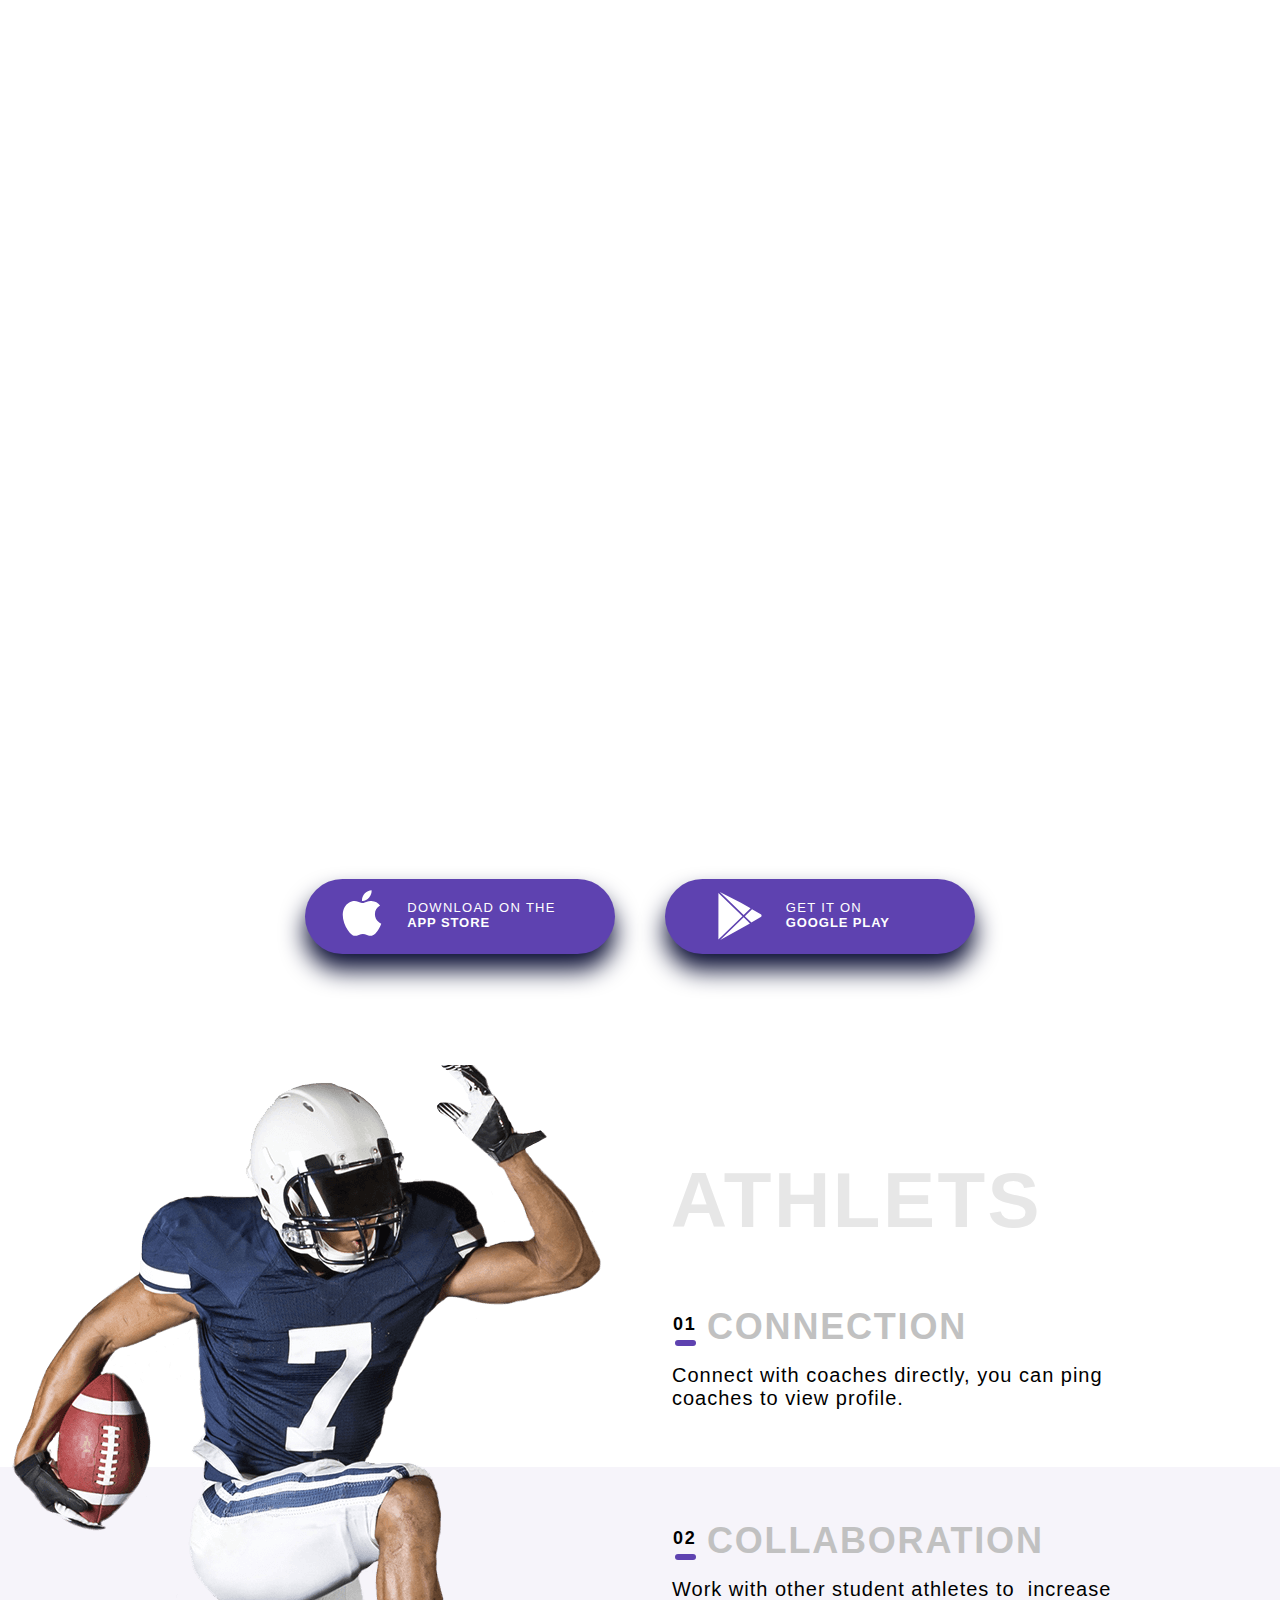
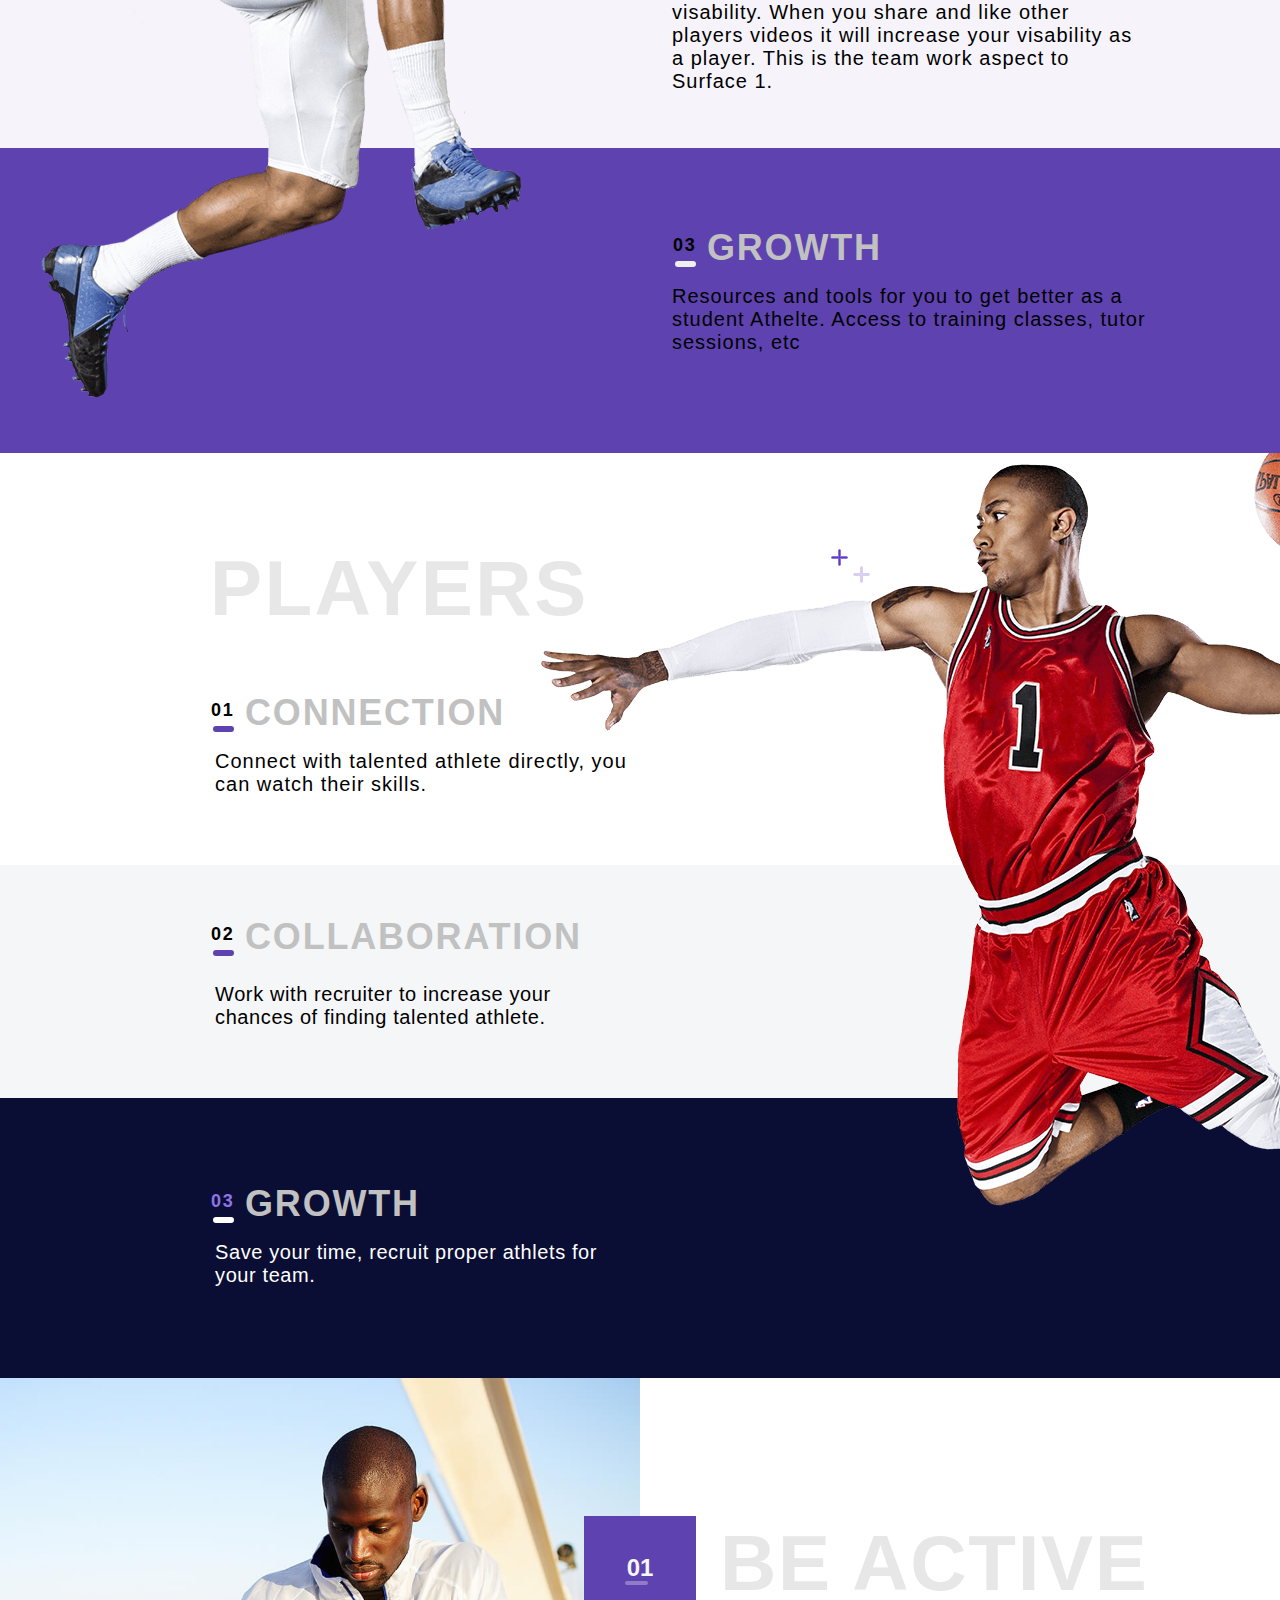
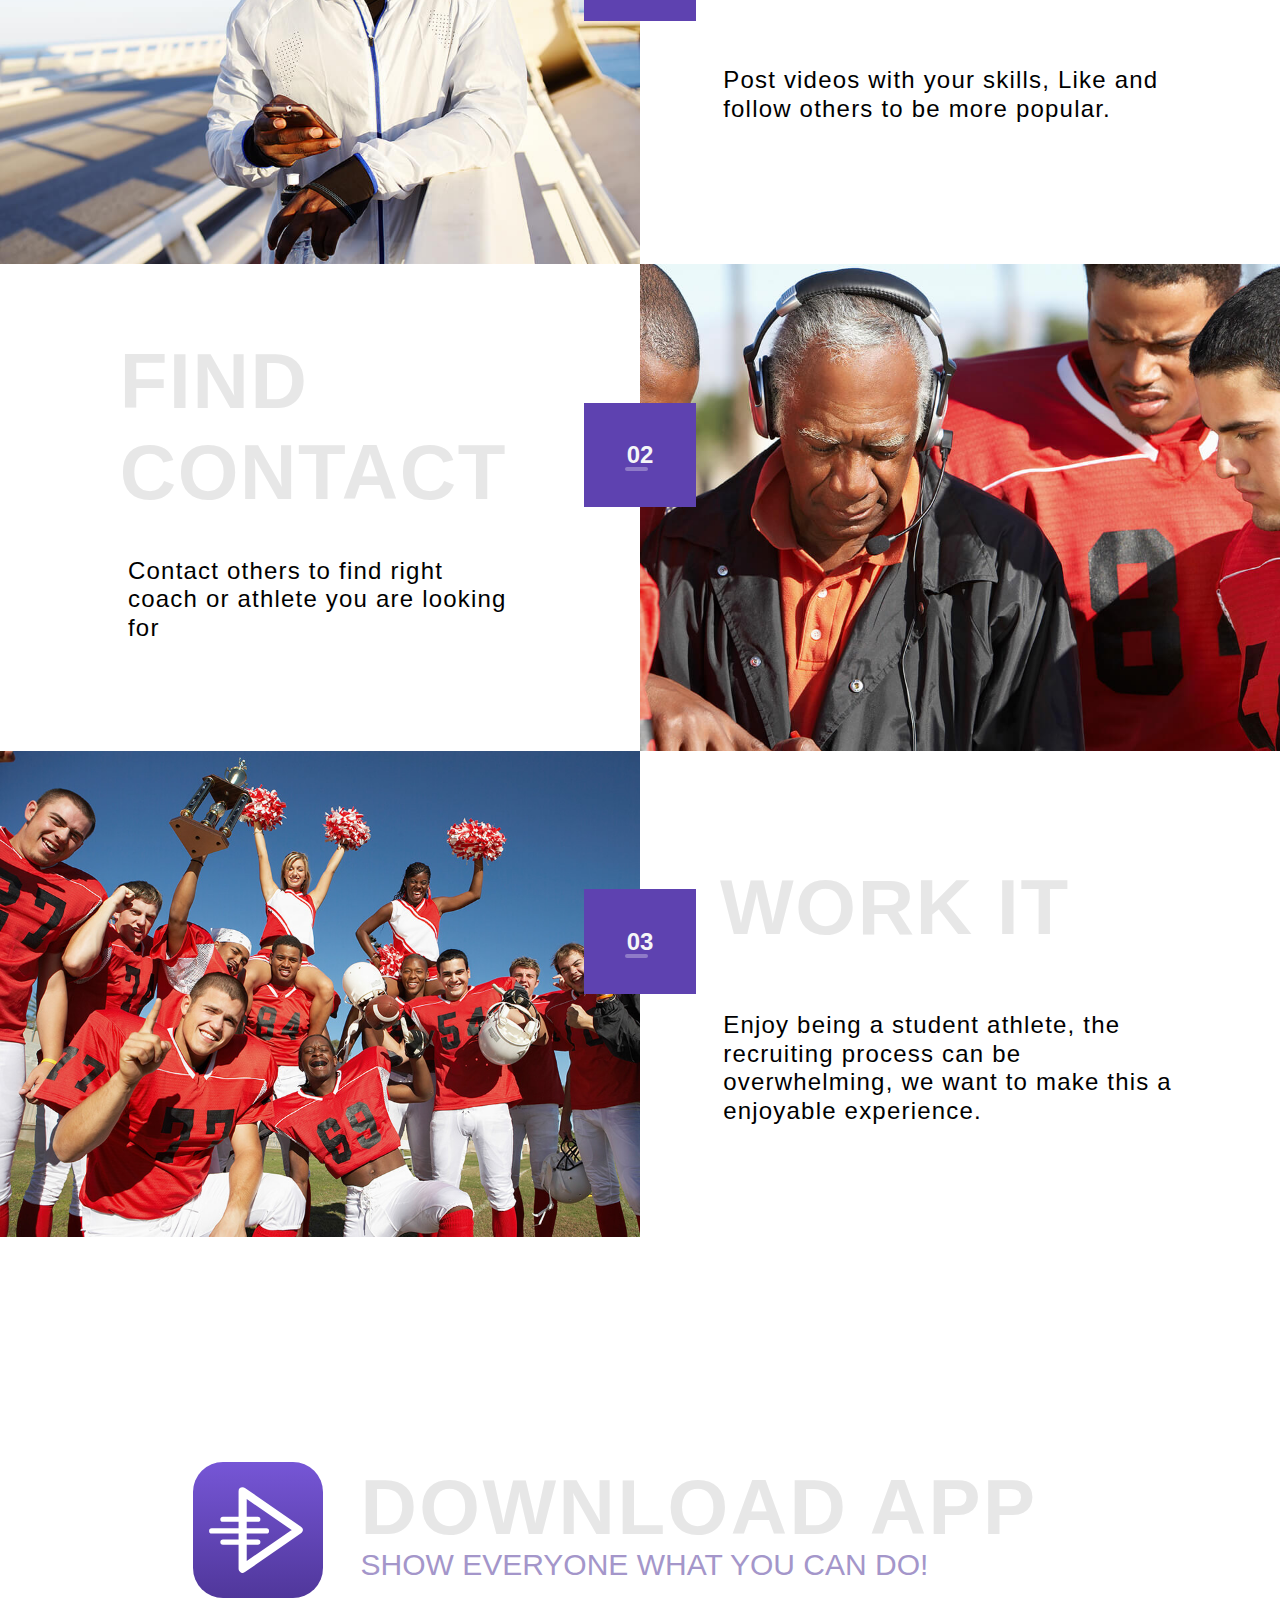
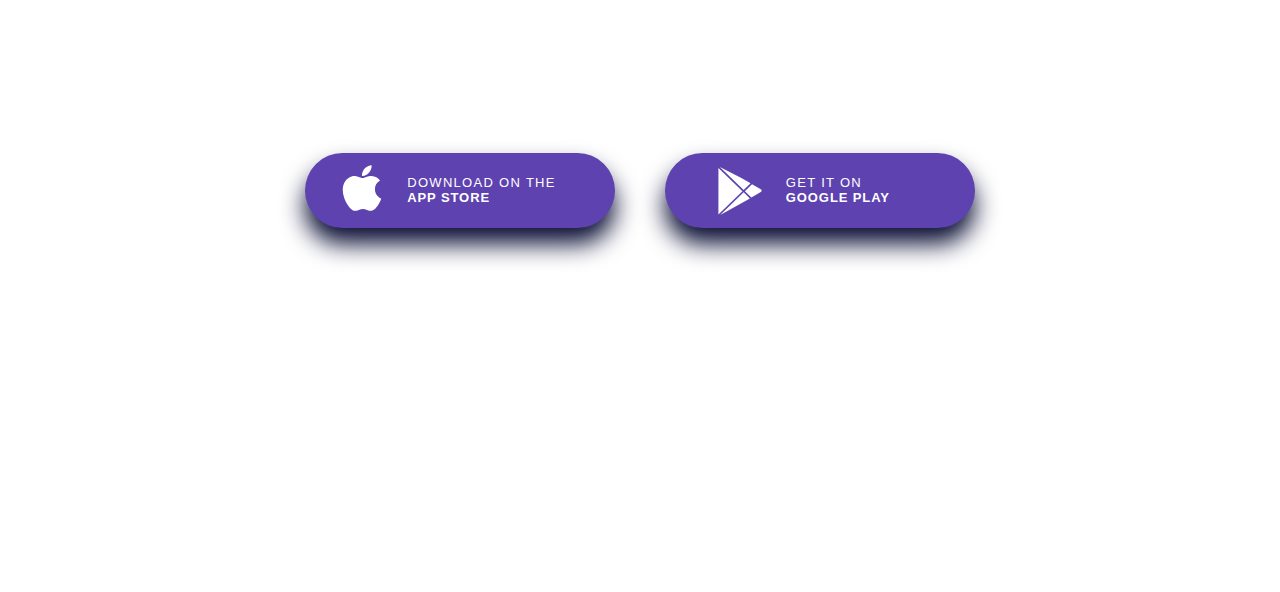
==== commit 97ca5cf5: "second commit" ====
--- a/diplom-mq/index.html
+++ b/diplom-mq/index.html
@@ -52,9 +52,9 @@
 <section class="athlets">
 
 	<picture class="athlets-pic">
-		<source media="(max-width: 640px)" srcset="/images/athlets_320_1x.png, /images/athlets_320_2x.png 2x">
-		<source media="(min-width: 641px) and (max-width: 960px)" srcset="/images/athlets_768_1x.png, /images/athlets_768_2x.png 2x">
-		<img src="/images/athlets_desktop_1x.png" srcset=" /images/athlets_desktop_1x.png 1x, /images/athlets_desktop_2x.png 2x" alt="football player">
+		<source media="(max-width: 640px)" srcset="images/athlets_320_1x.png, images/athlets_320_2x.png 2x">
+		<source media="(min-width: 641px) and (max-width: 960px)" srcset="images/athlets_768_1x.png, images/athlets_768_2x.png 2x">
+		<img src="images/athlets_desktop_1x.png" srcset="images/athlets_desktop_1x.png 1x, images/athlets_desktop_2x.png 2x" alt="football player">
 	</picture>
 	
 	<h2 class="h2">Athlets</h2>
@@ -108,9 +108,9 @@
 	</section>
 	
 	<picture class="players-pic">
-		<source media="(max-width: 640px)" srcset="/images/players_320_1x.png, /images/players_320_2x.png 2x">
-		<source media="(min-width: 641px) and (max-width: 960px)" srcset="/images/players_768_1x.png, /images/players_768_2x.png 2x">
-		<img src="/images/players_desktop_1x.png" srcset="/images/players_desktop_1x.png 1x, /images/players_desktop_2x.png 2x" alt="basketball player">
+		<source media="(max-width: 640px)" srcset="images/players_320_1x.png, images/players_320_2x.png 2x">
+		<source media="(min-width: 641px) and (max-width: 960px)" srcset="images/players_768_1x.png, images/players_768_2x.png 2x">
+		<img src="images/players_desktop_1x.png" srcset="images/players_desktop_1x.png 1x, images/players_desktop_2x.png 2x" alt="basketball player">
 	</picture>
 	
 </section>
@@ -120,9 +120,9 @@
 	<div class="steps-be-active">
 
 		<picture class="steps-pic">
-			<source media="(max-width: 640px)" srcset="/images/be_active_320_1x.jpg, /images/be_active_320_2x.jpg 2x">
-			<source media="(min-width: 641px) and (max-width: 960px)" srcset="/images/be_active_768_1x.jpg, /images/be_active_768_2x.jpg 2x">
-			<img src="/images/be_active_desktop_1x.jpg" srcset="/images/be_active_desktop_1x.jpg 1x, /images/be_active_desktop_2x.jpg 2x" alt="Be active">
+			<source media="(max-width: 640px)" srcset="images/be_active_320_1x.jpg, images/be_active_320_2x.jpg 2x">
+			<source media="(min-width: 641px) and (max-width: 960px)" srcset="images/be_active_768_1x.jpg, images/be_active_768_2x.jpg 2x">
+			<img src="images/be_active_desktop_1x.jpg" srcset="images/be_active_desktop_1x.jpg 1x, images/be_active_desktop_2x.jpg 2x" alt="Be active">
 		</picture>
 	
 		<section class="steps-item">
@@ -142,9 +142,9 @@
 		</section>
 	
 		<picture class="steps-pic">
-			<source media="(max-width: 640px)" srcset="/images/find_contact_320_1x.jpg, /images/find_contact_320_2x.jpg 2x">
-			<source media="(min-width: 641px) and (max-width: 960px)" srcset="/images/find_contact_768_1x.jpg, /images/find_contact_768_2x.jpg 2x">
-			<img src="/images/find_contact_desktop_1x.jpg" srcset="/images/find_contact_desktop_1x.jpg 1x, /images/find_contact_desktop_2x.jpg 2x" alt="Find contact">
+			<source media="(max-width: 640px)" srcset="images/find_contact_320_1x.jpg, images/find_contact_320_2x.jpg 2x">
+			<source media="(min-width: 641px) and (max-width: 960px)" srcset="images/find_contact_768_1x.jpg, images/find_contact_768_2x.jpg 2x">
+			<img src="images/find_contact_desktop_1x.jpg" srcset="images/find_contact_desktop_1x.jpg 1x, images/find_contact_desktop_2x.jpg 2x" alt="Find contact">
 		</picture>
 
 	</div>
@@ -152,9 +152,9 @@
 	<div class="steps-work-it">
 
 		<picture class="steps-pic">
-			<source media="(max-width: 640px)" srcset="/images/work_it_320_1x.jpg, /images/work_it_320_2x.jpg 2x">
-			<source media="(min-width: 641px) and (max-width: 960px)" srcset="/images/work_it_768_1x.jpg, /images/work_it_768_2x.jpg 2x">
-			<img src="/images/work_it_desktop_1x.jpg" srcset="/images/work_it_desktop_1x.jpg 1x, /images/work_it_desktop_2x.jpg 2x" alt="Work it">
+			<source media="(max-width: 640px)" srcset="images/work_it_320_1x.jpg, images/work_it_320_2x.jpg 2x">
+			<source media="(min-width: 641px) and (max-width: 960px)" srcset="images/work_it_768_1x.jpg, images/work_it_768_2x.jpg 2x">
+			<img src="images/work_it_desktop_1x.jpg" srcset="images/work_it_desktop_1x.jpg 1x, images/work_it_desktop_2x.jpg 2x" alt="Work it">
 		</picture>
 	
 		<section class="steps-item">
@@ -222,4 +222,4 @@
 </footer>
 	
 </body>
-</html>
+</html>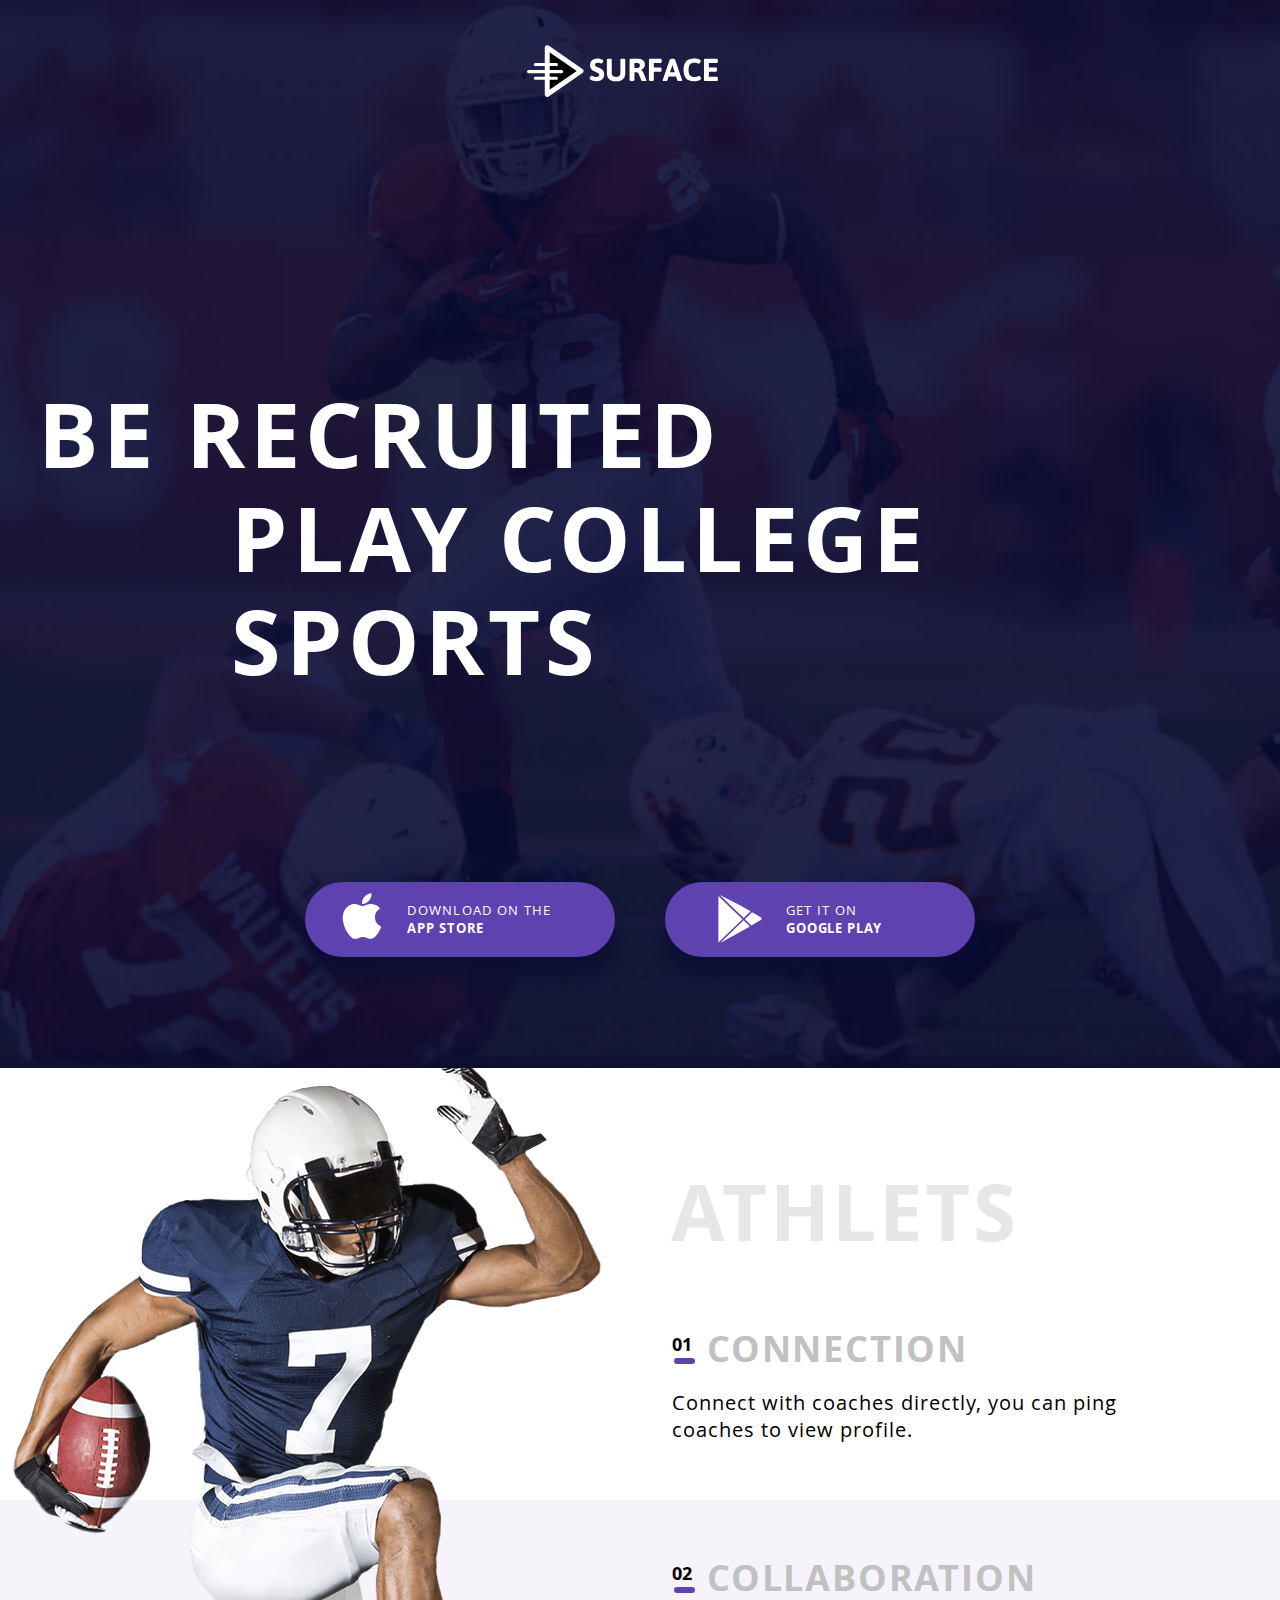
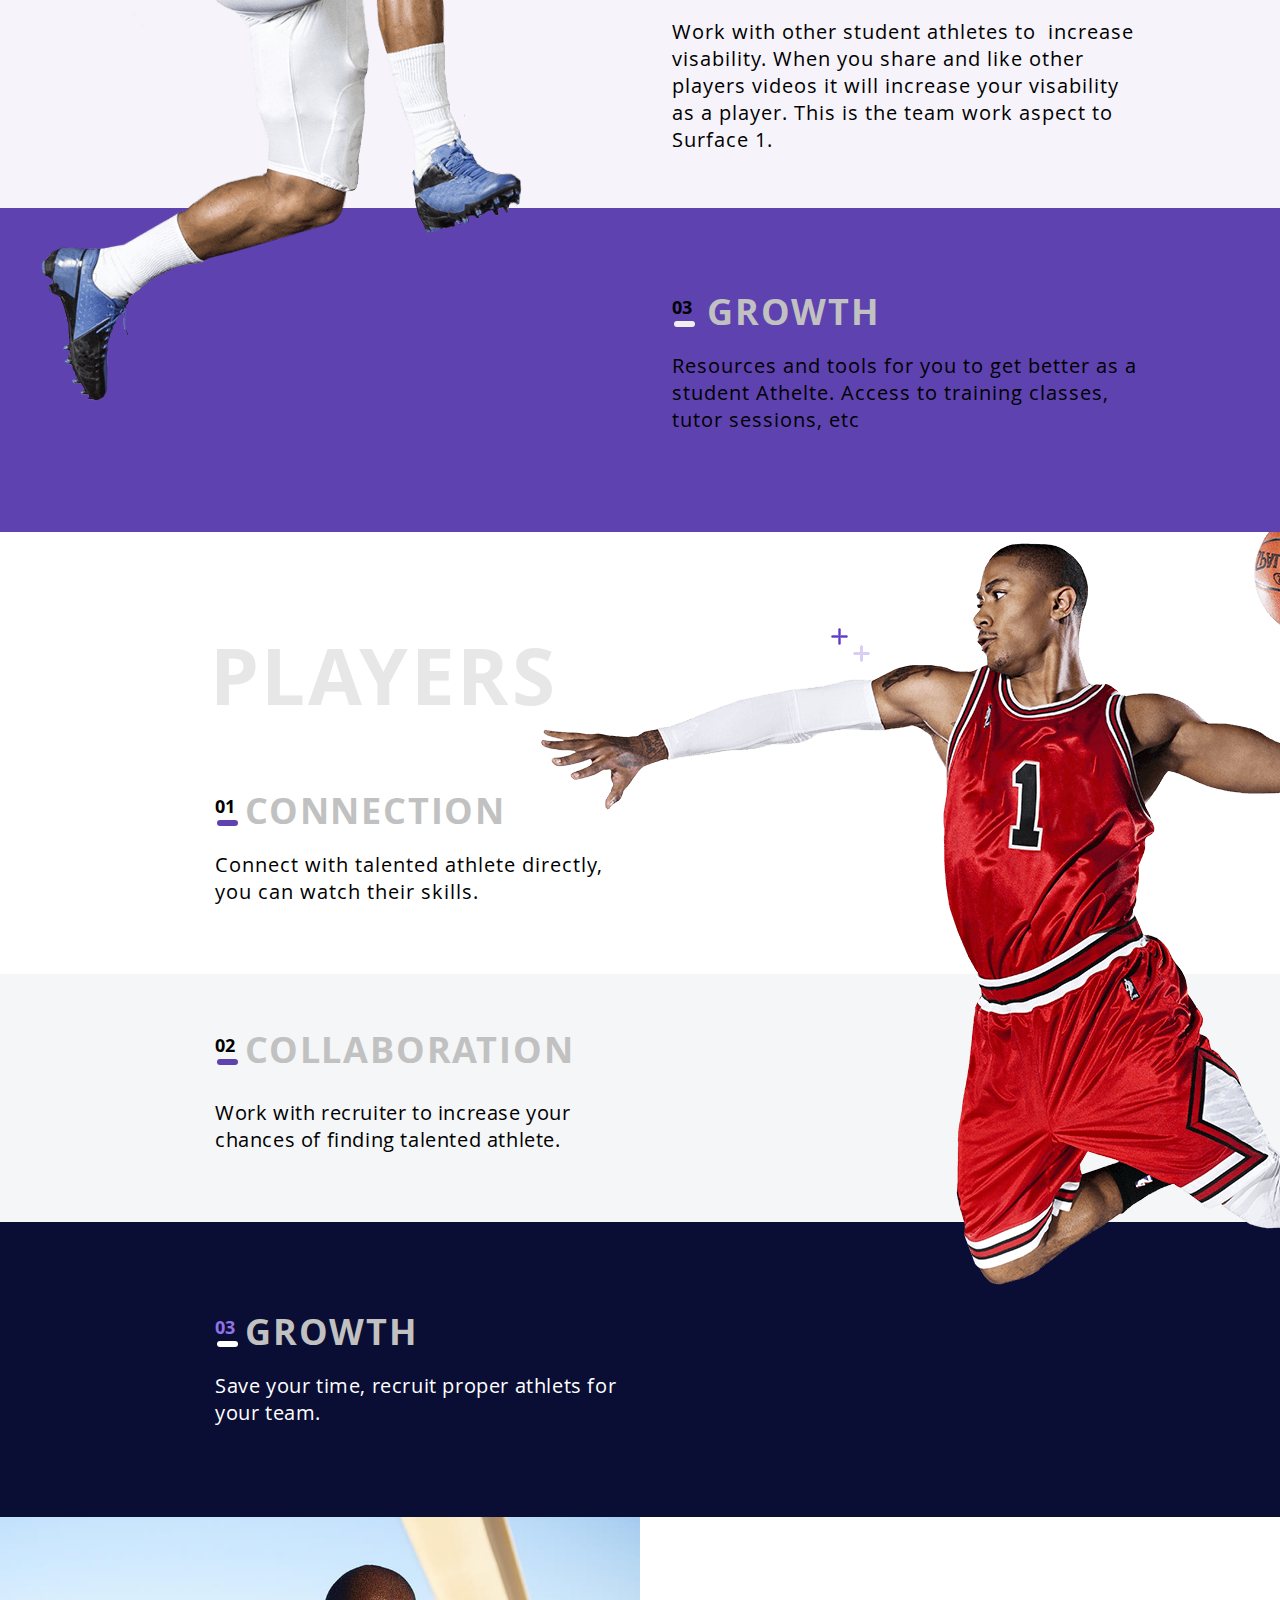
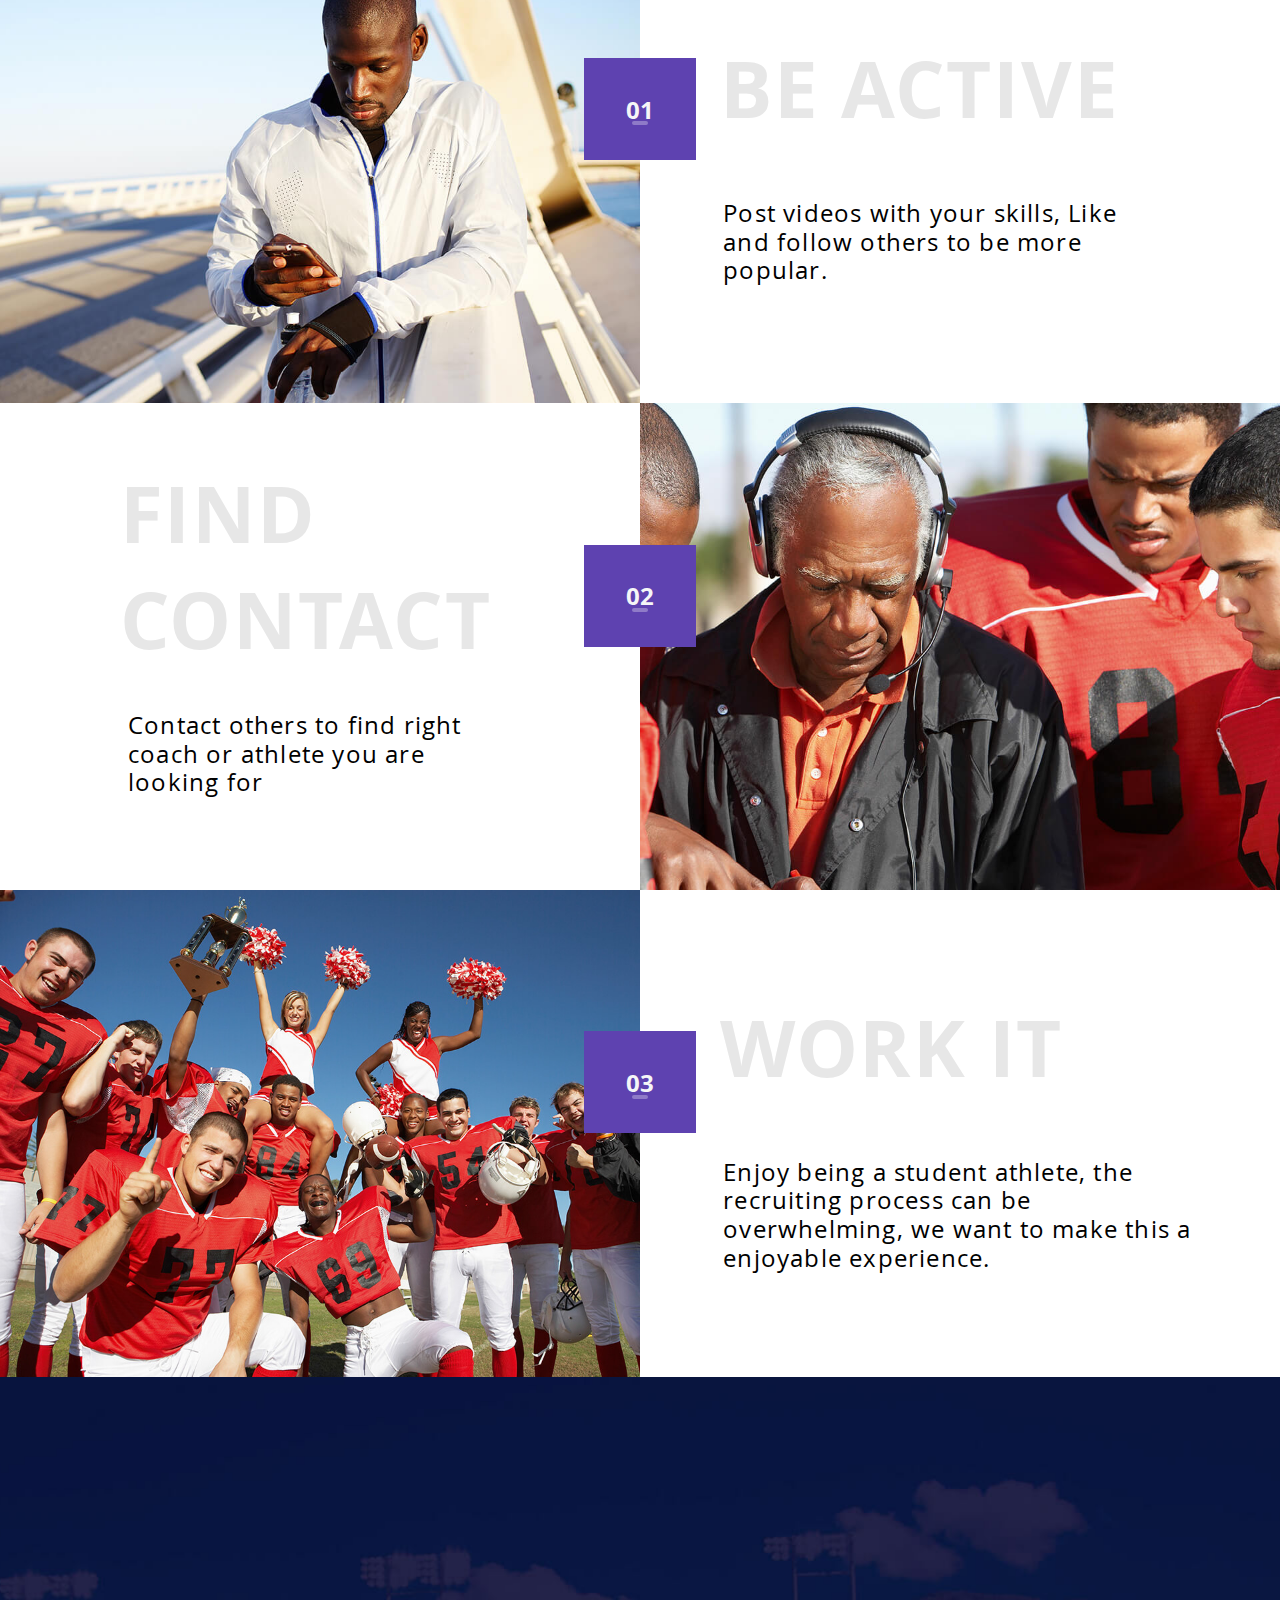
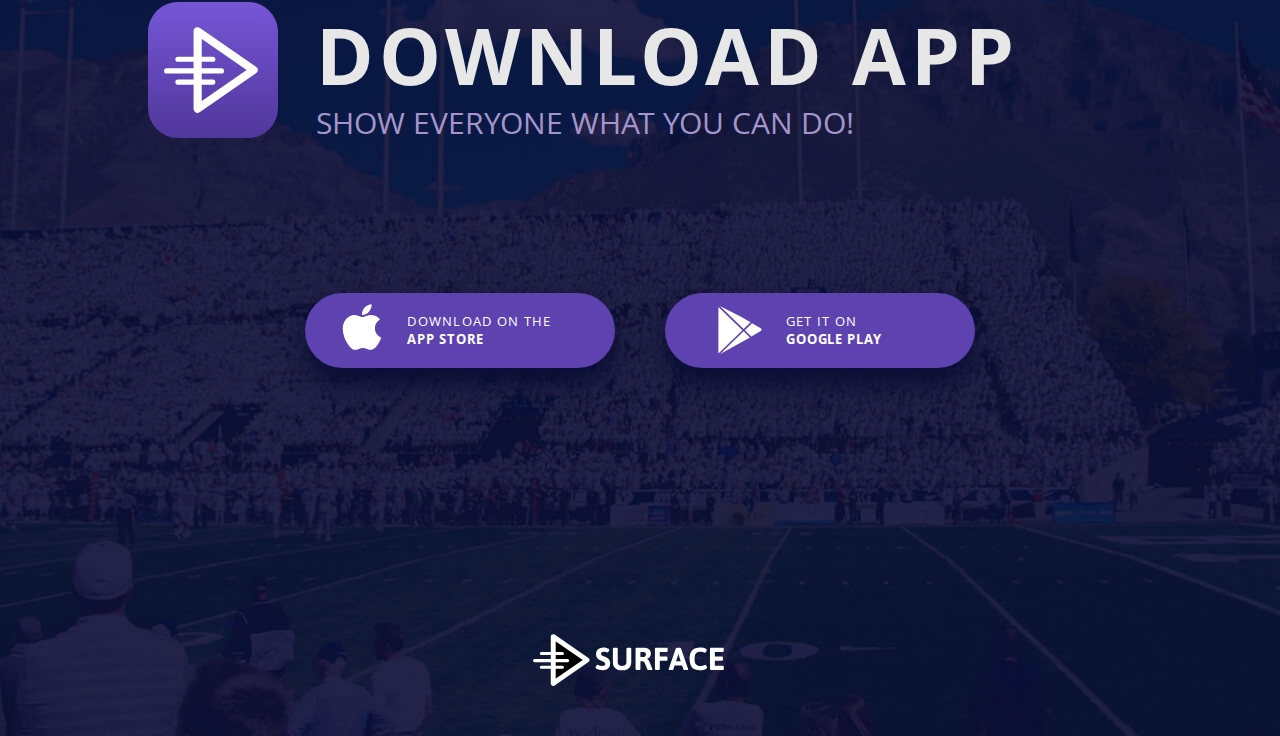
==== commit ed9b29bd: "Исправила недочеты" ====
--- a/diplom-mq/index.html
+++ b/diplom-mq/index.html
@@ -4,8 +4,6 @@
 	<meta charset="UTF-8">
 	<title>Surface</title>
 	<link rel="stylesheet" href="css/style.css" type="text/css">
-	<link rel="stylesheet" href="css/open_sans.css" type="text/css">
-	<link rel="stylesheet" href="css/normalize.css" type="text/css">
 	<meta name="viewport" content="width=device-width">
 </head>
 <body>
@@ -13,37 +11,38 @@
 <header class="header">
 
 	<svg class="header-logo" viewBox="0 0 972 264" xmlns="http://www.w3.org/2000/svg">
-  	<g fill="none" fill-rule="evenodd">
-    	<g stroke-linecap="round" stroke="#fff" stroke-linejoin="round">
+  	<g fill-rule="evenodd">
+    	<g class="header-logo-icon" stroke-linecap="round" stroke-linejoin="round">
       	<path stroke-width="25" d="M275 132L103 251V13z"/>
       	<g stroke-width="16">
         	<path d="M42.5 99h107M42.5 169h107M8 135h168"/>
       	</g>
     	</g>
-    	<path d="M356.505 184.362c-7.63 0-14.335-.772-20.117-2.316-5.782-1.544-10.202-3.436-13.26-5.676-3.057-2.24-4.586-4.36-4.586-6.357 0-1.575.59-3.512 1.77-5.813 1.182-2.3 2.59-4.283 4.224-5.95 1.635-1.664 2.997-2.496 4.087-2.496.666 0 2.09.575 4.27 1.725 3.268 1.695 6.37 3.057 9.308 4.086 2.937 1.03 6.313 1.544 10.127 1.544 4.238 0 7.826-.832 10.762-2.497 2.936-1.665 4.404-4.587 4.404-8.764 0-2.423-.757-4.512-2.27-6.268-1.514-1.756-3.452-3.24-5.813-4.45-2.36-1.21-5.57-2.634-9.626-4.27l-7.175-3.087c-4.36-2.12-8.1-4.45-11.217-6.993-3.118-2.543-5.66-5.903-7.63-10.08-1.967-4.18-2.95-9.295-2.95-15.35 0-7.386 1.816-13.532 5.45-18.436 3.632-4.904 8.354-8.507 14.167-10.808 5.812-2.3 12.048-3.45 18.71-3.45 5.448 0 10.382.56 14.802 1.68 4.42 1.12 7.887 2.557 10.4 4.313 2.512 1.757 3.768 3.513 3.768 5.27 0 1.452-.47 3.314-1.407 5.584-.94 2.27-2.104 4.254-3.497 5.95-1.393 1.694-2.694 2.542-3.905 2.542-.544 0-1.513-.303-2.905-.908-2.24-.908-4.496-1.65-6.767-2.225-2.27-.575-5.04-.863-8.31-.863-5.63 0-9.536.893-11.715 2.68-2.18 1.785-3.27 3.89-3.27 6.31 0 2.786.742 5.117 2.225 6.994 1.484 1.877 3.36 3.42 5.63 4.632 2.27 1.21 5.435 2.604 9.492 4.178 6.115 2.603 11.11 5.07 14.985 7.402 3.875 2.33 7.22 5.676 10.036 10.035 2.816 4.36 4.224 9.93 4.224 16.712 0 8.295-1.74 15.092-5.222 20.39-3.482 5.297-7.962 9.127-13.442 11.488-5.48 2.362-11.398 3.542-17.755 3.542zm96.724 0c-9.81 0-18.21-1.544-25.204-4.632-6.993-3.087-12.337-7.553-16.03-13.396-3.693-5.842-5.54-12.88-5.54-21.115V74.832c0-1.756.787-3.073 2.36-3.95 1.576-.88 4.028-1.318 7.358-1.318h5.45c3.33 0 5.766.44 7.31 1.317 1.544.878 2.316 2.195 2.316 3.95v68.752c0 3.754.923 7.114 2.77 10.08 1.847 2.968 4.435 5.284 7.765 6.95 3.33 1.664 7.145 2.496 11.444 2.496 4.297 0 8.127-.832 11.487-2.497 3.36-1.665 5.98-3.98 7.856-6.948 1.877-2.967 2.816-6.327 2.816-10.08V74.832c0-1.756.77-3.073 2.315-3.95 1.544-.88 3.98-1.318 7.31-1.318h5.36c3.33 0 5.766.44 7.31 1.317 1.544.878 2.316 2.195 2.316 3.95v70.387c0 8.233-1.846 15.272-5.54 21.114-3.692 5.843-9.036 10.31-16.03 13.396-6.992 3.088-15.393 4.632-25.2 4.632zm78.376-1.09c-6.478 0-9.717-1.695-9.717-5.085V76.377c0-2.24.513-3.86 1.543-4.86 1.03-.998 2.664-1.497 4.904-1.497h31.515c26.76 0 40.142 10.08 40.142 30.243 0 6.115-1.71 11.382-5.13 15.802-3.422 4.42-8.01 7.72-13.76 9.9v.636c1.998.848 4.102 2.665 6.312 5.45s3.98 5.933 5.313 9.445l14.257 35.51c.485 1.454.727 2.483.727 3.09 0 2.118-3.21 3.177-9.627 3.177h-6.63c-5.39 0-8.507-1.12-9.354-3.36l-12.806-31.515c-1.21-2.42-2.377-4.298-3.497-5.63-1.12-1.332-2.68-2.347-4.677-3.043-1.998-.696-4.692-1.044-8.083-1.044h-6.267v39.507c0 3.39-3.24 5.085-9.717 5.085h-5.45zm30.425-66.026c2.18 0 4.24-.62 6.177-1.862 1.938-1.24 3.48-2.92 4.632-5.04 1.15-2.12 1.724-4.45 1.724-6.993 0-3.753-1.226-6.735-3.678-8.945s-5.767-3.315-9.945-3.315h-14.167v26.156h15.258zm68.116 66.026c-6.478 0-9.717-1.695-9.717-5.085V76.377c0-2.24.513-3.86 1.543-4.86 1.03-.998 2.664-1.497 4.904-1.497h53.947c1.696 0 2.922.635 3.678 1.907.757 1.27 1.136 3.33 1.136 6.176v4.904c0 2.846-.38 4.904-1.136 6.176-.756 1.27-1.982 1.907-3.678 1.907h-35.51v23.613h34.33c1.695 0 2.936.636 3.723 1.907.787 1.272 1.18 3.3 1.18 6.085v4.995c0 2.846-.393 4.92-1.18 6.222-.787 1.3-2.028 1.952-3.723 1.952h-34.33v42.323c0 3.39-3.24 5.085-9.718 5.085h-5.45zm70.205 0c-6.6 0-9.9-1.18-9.9-3.542 0-.666.213-1.634.637-2.906l35.6-103.807c.85-2.3 3.907-3.452 9.174-3.452h8.357c5.267 0 8.325 1.15 9.173 3.452l35.6 103.807c.304 1.21.455 2.18.455 2.906 0 1.21-.65 2.104-1.952 2.68-1.302.575-3.346.862-6.13.862h-7.085c-2.543 0-4.586-.257-6.13-.772-1.544-.514-2.498-1.377-2.86-2.588l-6.54-19.708h-38.054l-6.54 19.708c-.665 2.24-3.147 3.36-7.446 3.36h-6.357zm51.496-44.41l-9.173-28.7c-.545-1.453-1.014-3.118-1.408-4.995-.393-1.877-.742-3.663-1.044-5.358h-.635l-.363 1.997c-.606 3.572-1.302 6.357-2.09 8.355l-9.535 28.7h24.25zm97.995 45.5c-18.163 0-31.56-4.722-40.187-14.168-8.628-9.445-12.942-24.127-12.942-44.048 0-38.326 17.983-57.49 53.948-57.49 4.905 0 9.99.486 15.258 1.454 5.268.97 9.672 2.316 13.214 4.042 3.542 1.725 5.313 3.648 5.313 5.767 0 1.513-.605 3.496-1.816 5.948-1.21 2.452-2.65 4.616-4.314 6.493-1.665 1.878-3.133 2.817-4.405 2.817-.303 0-1.12-.303-2.452-.908-2.906-1.212-5.95-2.227-9.127-3.044-3.18-.817-7.222-1.226-12.126-1.226-9.506 0-16.544 3.012-21.116 9.037-4.57 6.024-6.857 15.12-6.857 27.29s2.302 21.344 6.904 27.52c4.6 6.175 11.504 9.263 20.707 9.263 4.784 0 8.947-.484 12.49-1.453 3.54-.97 7.007-2.21 10.398-3.723.18-.06.726-.288 1.634-.682.91-.393 1.575-.59 1.998-.59 1.575 0 3.088.923 4.54 2.77 1.454 1.847 2.635 3.936 3.543 6.267.91 2.33 1.363 4.01 1.363 5.04 0 2.966-1.983 5.48-5.95 7.537-3.965 2.06-8.748 3.588-14.35 4.587-5.6 1-10.82 1.498-15.665 1.498zM907.06 183c-2.24 0-3.875-.515-4.905-1.544-1.03-1.03-1.544-2.664-1.544-4.904V76.377c0-2.24.514-3.86 1.543-4.86 1.03-.998 2.664-1.497 4.905-1.497h59.124c1.695 0 2.92.635 3.678 1.907.757 1.27 1.135 3.33 1.135 6.176v4.904c0 2.846-.378 4.904-1.135 6.176-.757 1.27-1.983 1.907-3.678 1.907h-40.688v23.43h36.328c1.696 0 2.922.637 3.678 1.91.757 1.27 1.136 3.33 1.136 6.174v4.996c0 2.845-.38 4.904-1.136 6.175-.756 1.272-1.982 1.908-3.678 1.908h-36.328v26.156h40.778c1.696 0 2.922.635 3.68 1.906.756 1.272 1.134 3.3 1.134 6.085v5.087c0 2.846-.378 4.904-1.135 6.176-.756 1.27-1.982 1.907-3.678 1.907h-59.214z" fill="#fff"/>
+    	<path class="header-logo-text" d="M356.505 184.362c-7.63 0-14.335-.772-20.117-2.316-5.782-1.544-10.202-3.436-13.26-5.676-3.057-2.24-4.586-4.36-4.586-6.357 0-1.575.59-3.512 1.77-5.813 1.182-2.3 2.59-4.283 4.224-5.95 1.635-1.664 2.997-2.496 4.087-2.496.666 0 2.09.575 4.27 1.725 3.268 1.695 6.37 3.057 9.308 4.086 2.937 1.03 6.313 1.544 10.127 1.544 4.238 0 7.826-.832 10.762-2.497 2.936-1.665 4.404-4.587 4.404-8.764 0-2.423-.757-4.512-2.27-6.268-1.514-1.756-3.452-3.24-5.813-4.45-2.36-1.21-5.57-2.634-9.626-4.27l-7.175-3.087c-4.36-2.12-8.1-4.45-11.217-6.993-3.118-2.543-5.66-5.903-7.63-10.08-1.967-4.18-2.95-9.295-2.95-15.35 0-7.386 1.816-13.532 5.45-18.436 3.632-4.904 8.354-8.507 14.167-10.808 5.812-2.3 12.048-3.45 18.71-3.45 5.448 0 10.382.56 14.802 1.68 4.42 1.12 7.887 2.557 10.4 4.313 2.512 1.757 3.768 3.513 3.768 5.27 0 1.452-.47 3.314-1.407 5.584-.94 2.27-2.104 4.254-3.497 5.95-1.393 1.694-2.694 2.542-3.905 2.542-.544 0-1.513-.303-2.905-.908-2.24-.908-4.496-1.65-6.767-2.225-2.27-.575-5.04-.863-8.31-.863-5.63 0-9.536.893-11.715 2.68-2.18 1.785-3.27 3.89-3.27 6.31 0 2.786.742 5.117 2.225 6.994 1.484 1.877 3.36 3.42 5.63 4.632 2.27 1.21 5.435 2.604 9.492 4.178 6.115 2.603 11.11 5.07 14.985 7.402 3.875 2.33 7.22 5.676 10.036 10.035 2.816 4.36 4.224 9.93 4.224 16.712 0 8.295-1.74 15.092-5.222 20.39-3.482 5.297-7.962 9.127-13.442 11.488-5.48 2.362-11.398 3.542-17.755 3.542zm96.724 0c-9.81 0-18.21-1.544-25.204-4.632-6.993-3.087-12.337-7.553-16.03-13.396-3.693-5.842-5.54-12.88-5.54-21.115V74.832c0-1.756.787-3.073 2.36-3.95 1.576-.88 4.028-1.318 7.358-1.318h5.45c3.33 0 5.766.44 7.31 1.317 1.544.878 2.316 2.195 2.316 3.95v68.752c0 3.754.923 7.114 2.77 10.08 1.847 2.968 4.435 5.284 7.765 6.95 3.33 1.664 7.145 2.496 11.444 2.496 4.297 0 8.127-.832 11.487-2.497 3.36-1.665 5.98-3.98 7.856-6.948 1.877-2.967 2.816-6.327 2.816-10.08V74.832c0-1.756.77-3.073 2.315-3.95 1.544-.88 3.98-1.318 7.31-1.318h5.36c3.33 0 5.766.44 7.31 1.317 1.544.878 2.316 2.195 2.316 3.95v70.387c0 8.233-1.846 15.272-5.54 21.114-3.692 5.843-9.036 10.31-16.03 13.396-6.992 3.088-15.393 4.632-25.2 4.632zm78.376-1.09c-6.478 0-9.717-1.695-9.717-5.085V76.377c0-2.24.513-3.86 1.543-4.86 1.03-.998 2.664-1.497 4.904-1.497h31.515c26.76 0 40.142 10.08 40.142 30.243 0 6.115-1.71 11.382-5.13 15.802-3.422 4.42-8.01 7.72-13.76 9.9v.636c1.998.848 4.102 2.665 6.312 5.45s3.98 5.933 5.313 9.445l14.257 35.51c.485 1.454.727 2.483.727 3.09 0 2.118-3.21 3.177-9.627 3.177h-6.63c-5.39 0-8.507-1.12-9.354-3.36l-12.806-31.515c-1.21-2.42-2.377-4.298-3.497-5.63-1.12-1.332-2.68-2.347-4.677-3.043-1.998-.696-4.692-1.044-8.083-1.044h-6.267v39.507c0 3.39-3.24 5.085-9.717 5.085h-5.45zm30.425-66.026c2.18 0 4.24-.62 6.177-1.862 1.938-1.24 3.48-2.92 4.632-5.04 1.15-2.12 1.724-4.45 1.724-6.993 0-3.753-1.226-6.735-3.678-8.945s-5.767-3.315-9.945-3.315h-14.167v26.156h15.258zm68.116 66.026c-6.478 0-9.717-1.695-9.717-5.085V76.377c0-2.24.513-3.86 1.543-4.86 1.03-.998 2.664-1.497 4.904-1.497h53.947c1.696 0 2.922.635 3.678 1.907.757 1.27 1.136 3.33 1.136 6.176v4.904c0 2.846-.38 4.904-1.136 6.176-.756 1.27-1.982 1.907-3.678 1.907h-35.51v23.613h34.33c1.695 0 2.936.636 3.723 1.907.787 1.272 1.18 3.3 1.18 6.085v4.995c0 2.846-.393 4.92-1.18 6.222-.787 1.3-2.028 1.952-3.723 1.952h-34.33v42.323c0 3.39-3.24 5.085-9.718 5.085h-5.45zm70.205 0c-6.6 0-9.9-1.18-9.9-3.542 0-.666.213-1.634.637-2.906l35.6-103.807c.85-2.3 3.907-3.452 9.174-3.452h8.357c5.267 0 8.325 1.15 9.173 3.452l35.6 103.807c.304 1.21.455 2.18.455 2.906 0 1.21-.65 2.104-1.952 2.68-1.302.575-3.346.862-6.13.862h-7.085c-2.543 0-4.586-.257-6.13-.772-1.544-.514-2.498-1.377-2.86-2.588l-6.54-19.708h-38.054l-6.54 19.708c-.665 2.24-3.147 3.36-7.446 3.36h-6.357zm51.496-44.41l-9.173-28.7c-.545-1.453-1.014-3.118-1.408-4.995-.393-1.877-.742-3.663-1.044-5.358h-.635l-.363 1.997c-.606 3.572-1.302 6.357-2.09 8.355l-9.535 28.7h24.25zm97.995 45.5c-18.163 0-31.56-4.722-40.187-14.168-8.628-9.445-12.942-24.127-12.942-44.048 0-38.326 17.983-57.49 53.948-57.49 4.905 0 9.99.486 15.258 1.454 5.268.97 9.672 2.316 13.214 4.042 3.542 1.725 5.313 3.648 5.313 5.767 0 1.513-.605 3.496-1.816 5.948-1.21 2.452-2.65 4.616-4.314 6.493-1.665 1.878-3.133 2.817-4.405 2.817-.303 0-1.12-.303-2.452-.908-2.906-1.212-5.95-2.227-9.127-3.044-3.18-.817-7.222-1.226-12.126-1.226-9.506 0-16.544 3.012-21.116 9.037-4.57 6.024-6.857 15.12-6.857 27.29s2.302 21.344 6.904 27.52c4.6 6.175 11.504 9.263 20.707 9.263 4.784 0 8.947-.484 12.49-1.453 3.54-.97 7.007-2.21 10.398-3.723.18-.06.726-.288 1.634-.682.91-.393 1.575-.59 1.998-.59 1.575 0 3.088.923 4.54 2.77 1.454 1.847 2.635 3.936 3.543 6.267.91 2.33 1.363 4.01 1.363 5.04 0 2.966-1.983 5.48-5.95 7.537-3.965 2.06-8.748 3.588-14.35 4.587-5.6 1-10.82 1.498-15.665 1.498zM907.06 183c-2.24 0-3.875-.515-4.905-1.544-1.03-1.03-1.544-2.664-1.544-4.904V76.377c0-2.24.514-3.86 1.543-4.86 1.03-.998 2.664-1.497 4.905-1.497h59.124c1.695 0 2.92.635 3.678 1.907.757 1.27 1.135 3.33 1.135 6.176v4.904c0 2.846-.378 4.904-1.135 6.176-.757 1.27-1.983 1.907-3.678 1.907h-40.688v23.43h36.328c1.696 0 2.922.637 3.678 1.91.757 1.27 1.136 3.33 1.136 6.174v4.996c0 2.845-.38 4.904-1.136 6.175-.756 1.272-1.982 1.908-3.678 1.908h-36.328v26.156h40.778c1.696 0 2.922.635 3.68 1.906.756 1.272 1.134 3.3 1.134 6.085v5.087c0 2.846-.378 4.904-1.135 6.176-.756 1.27-1.982 1.907-3.678 1.907h-59.214z"/>
   	</g>
 	</svg>
-	
-	<h1 class="h1">
-		<span class="h1-top">Be recruited</span>
-		<span class="h1-bottom">play college sports</span>
-	</h1>
+	<h1 class="visually-hidden">Surface</h1>
+	
+	<div class="header-title">
+		<span class="header-title-top">Be recruited</span>
+		<span class="header-title-bottom">play college sports</span>
+	</div>
 	
 	<div class="container-buttons">
 	
-		<button class="button-download">
+		<a class="button-download" href="#">
 			<svg class="button-download-svg" xmlns="http://www.w3.org/2000/svg" viewBox="0 0 170 170">
   			<path d="M150.37 130.25c-2.45 5.66-5.35 10.87-8.71 15.66-4.58 6.53-8.33 11.05-11.22 13.56-4.48 4.12-9.28 6.23-14.42 6.35-3.69 0-8.14-1.05-13.32-3.18-5.197-2.12-9.973-3.17-14.34-3.17-4.58 0-9.492 1.05-14.746 3.17-5.262 2.13-9.5 3.24-12.742 3.35-4.93.21-9.842-1.96-14.746-6.52-3.13-2.73-7.045-7.41-11.735-14.04-5.03-7.08-9.168-15.29-12.41-24.65-3.47-10.11-5.21-19.9-5.21-29.378 0-10.857 2.346-20.22 7.045-28.068C27.508 57.03 32.42 52.06 38.57 48.41s12.793-5.51 19.948-5.63c3.915 0 9.05 1.21 15.43 3.59 6.36 2.39 10.446 3.6 12.237 3.6 1.34 0 5.877-1.416 13.57-4.24 7.275-2.617 13.415-3.7 18.445-3.274 13.63 1.1 23.87 6.473 30.68 16.153-12.19 7.385-18.22 17.73-18.1 31 .11 10.338 3.86 18.94 11.23 25.77 3.34 3.17 7.07 5.62 11.22 7.36-.9 2.61-1.85 5.11-2.86 7.51zM119.11 7.24c0 8.102-2.96 15.667-8.86 22.67-7.12 8.323-15.732 13.133-25.07 12.374-.12-.972-.19-1.995-.19-3.07 0-7.778 3.387-16.102 9.4-22.908 3.002-3.446 6.82-6.31 11.45-8.597 4.62-2.253 8.99-3.498 13.1-3.71.12 1.082.17 2.165.17 3.24z"/>
 			</svg>
 			<span class="button-download-text">download on the <span class="button-bold-text">app store</span></span>
-		</button>
-		
-		<button class="button-google">
+		</a>
+		
+		<a class="button-google" href="#">
 			<svg class="button-google-svg" xmlns="http://www.w3.org/2000/svg" viewBox="0 0 505.499 505.499">
   			<path d="M471.497 234.466l-92.082-53.135-75.733 73.208 69.215 66.907 98.6-56.91c5.43-3.133 8.677-8.756 8.677-15.03 0-6.275-3.245-11.898-8.677-15.04zM363.785 172.3l-101.332-58.497L40.375 0l250.828 242.47M44.063 505.5l218.77-120.512 94.435-54.515-66.065-63.87M25.56 9.815l-.236 489.67L278.72 254.534"/>
 			</svg>
 			<span class="button-google-text">get it on<span class="button-bold-text"> google play</span></span>
-		</button>
+		</a>
 		
 	</div>
 	
@@ -59,26 +58,29 @@
 	
 	<h2 class="h2">Athlets</h2>
 	
-	<section class="athlets-connection">
-		<h3 class="h3">
-			<span class="h3-number">01</span>Connection
-		</h3>
+	<div class="athlets-connection">
+		<div class="h3-wrap">
+			<span class="h3-number">01</span>
+			<h3 class="h3">Connection</h3>
+		</div>
 		<p class="athlets-text">Connect with coaches directly, you can ping coaches to view profile.</p>
-	</section>
-	
-	<section class="athlets-collaboration">
-		<h3 class="h3">
-			<span class="h3-number">02</span>Collaboration
-		</h3>
+	</div>
+	
+	<div class="athlets-collaboration">
+		<div class="h3-wrap">
+			<span class="h3-number">02</span>
+			<h3 class="h3">Collaboration</h3>
+		</div>
 		<p class="athlets-text">Work with other student athletes to  increase visability. When you share and like other players videos it will increase your visability as a player. This is the team work aspect to Surface 1.</p>
-	</section>
-	
-	<section class="athlets-growth">
-		<h3 class="h3">
-			<span class="h3-number">03</span>Growth
-		</h3>
+	</div>
+	
+	<div class="athlets-growth">
+		<div class="h3-wrap">
+			<span class="h3-number">03</span>
+			<h3 class="h3">Growth</h3>
+		</div>
 		<p class="athlets-text">Resources and tools for you to get better as a student Athelte. Access to training classes, tutor sessions, etc</p>
-	</section>
+	</div>
 	
 </section>
 
@@ -86,26 +88,29 @@
 
 	<h2 class="h2">Players</h2>
 	
-	<section class="players-connection">
-		<h3 class="h3">
-			<span class="h3-number">01</span>Connection
-		</h3>
+	<div class="players-connection">
+		<div class="h3-wrap">
+			<span class="h3-number">01</span>
+			<h3 class="h3">Connection</h3>
+		</div>
 		<p class="athlets-text">Connect with talented athlete directly, you can watch their skills.</p>
-	</section>
-	
-	<section class="players-collaboration">
-		<h3 class="h3">
-			<span class="h3-number">02</span>Collaboration
-		</h3>
+	</div>
+	
+	<div class="players-collaboration">
+		<div class="h3-wrap">
+			<span class="h3-number">02</span>
+			<h3 class="h3">Collaboration</h3>
+		</div>
 		<p class="athlets-text">Work with recruiter to increase your chances of finding talented athlete.</p>
-	</section>
-	
-	<section class="players-growth">
-		<h3 class="h3">
-			<span class="h3-number">03</span>Growth
-		</h3>
+	</div>
+	
+	<div class="players-growth">
+		<div class="h3-wrap">
+			<span class="h3-number">03</span>
+			<h3 class="h3">Growth</h3>
+		</div>
 		<p class="athlets-text">Save your time, recruit proper athlets for your team.</p>
-	</section>
+	</div>
 	
 	<picture class="players-pic">
 		<source media="(max-width: 640px)" srcset="images/players_320_1x.png, images/players_320_2x.png 2x">
@@ -173,7 +178,7 @@
 	
 		<div class="download-logo-back">
 			<svg class="download-logo" viewBox="0 0 288 264" xmlns="http://www.w3.org/2000/svg">
-  			<g stroke="#fff" fill="none" fill-rule="evenodd" stroke-linecap="round" stroke-linejoin="round">
+  			<g class="download-icon" fill-rule="evenodd" stroke-linecap="round" stroke-linejoin="round">
     			<path stroke-width="25" d="M275 132L103 251V13z"/>
     			<g stroke-width="16">
       			<path d="M42.5 99h107M42.5 169h107M8 135h168"/>
@@ -182,44 +187,44 @@
 			</svg>
 		</div>
 		
-		<section class="download-title">
-			<h2 class="h2">Download app</h2>
-		  <p class="download-text">Show everyone what you can do!</p>
-		</section>
-		
-	</div>
-	
-	<div class="container-buttons">
-	
-		<button class="button-download">
+		<div class="download-title-text-wrap">
+			<span class="download-title">Download app</span>
+		  <span class="download-text">Show everyone what you can do!</span>
+		</div>
+		
+	</div>
+	
+	<div class="container-buttons" >
+	
+		<a class="button-download" href="#">
 			<svg class="button-download-svg" xmlns="http://www.w3.org/2000/svg" viewBox="0 0 170 170">
   			<path d="M150.37 130.25c-2.45 5.66-5.35 10.87-8.71 15.66-4.58 6.53-8.33 11.05-11.22 13.56-4.48 4.12-9.28 6.23-14.42 6.35-3.69 0-8.14-1.05-13.32-3.18-5.197-2.12-9.973-3.17-14.34-3.17-4.58 0-9.492 1.05-14.746 3.17-5.262 2.13-9.5 3.24-12.742 3.35-4.93.21-9.842-1.96-14.746-6.52-3.13-2.73-7.045-7.41-11.735-14.04-5.03-7.08-9.168-15.29-12.41-24.65-3.47-10.11-5.21-19.9-5.21-29.378 0-10.857 2.346-20.22 7.045-28.068C27.508 57.03 32.42 52.06 38.57 48.41s12.793-5.51 19.948-5.63c3.915 0 9.05 1.21 15.43 3.59 6.36 2.39 10.446 3.6 12.237 3.6 1.34 0 5.877-1.416 13.57-4.24 7.275-2.617 13.415-3.7 18.445-3.274 13.63 1.1 23.87 6.473 30.68 16.153-12.19 7.385-18.22 17.73-18.1 31 .11 10.338 3.86 18.94 11.23 25.77 3.34 3.17 7.07 5.62 11.22 7.36-.9 2.61-1.85 5.11-2.86 7.51zM119.11 7.24c0 8.102-2.96 15.667-8.86 22.67-7.12 8.323-15.732 13.133-25.07 12.374-.12-.972-.19-1.995-.19-3.07 0-7.778 3.387-16.102 9.4-22.908 3.002-3.446 6.82-6.31 11.45-8.597 4.62-2.253 8.99-3.498 13.1-3.71.12 1.082.17 2.165.17 3.24z"/>
 			</svg>
 			<span class="button-download-text">download on the <span class="button-bold-text">app store</span></span>
-		</button>
-		
-		<button class="button-google">
+		</a>
+		
+		<a class="button-google" href="#">
 			<svg class="button-google-svg" xmlns="http://www.w3.org/2000/svg" viewBox="0 0 505.499 505.499">
   			<path d="M471.497 234.466l-92.082-53.135-75.733 73.208 69.215 66.907 98.6-56.91c5.43-3.133 8.677-8.756 8.677-15.03 0-6.275-3.245-11.898-8.677-15.04zM363.785 172.3l-101.332-58.497L40.375 0l250.828 242.47M44.063 505.5l218.77-120.512 94.435-54.515-66.065-63.87M25.56 9.815l-.236 489.67L278.72 254.534"/>
 			</svg>
 			<span class="button-google-text">get it on <span class="button-bold-text">google play</span></span>
-		</button>
+		</a>
 		
 	</div>
 	
 	<svg class="footer-logo" viewBox="0 0 972 264" xmlns="http://www.w3.org/2000/svg">
-  	<g fill="none" fill-rule="evenodd">
-    	<g stroke-linecap="round" stroke="#fff" stroke-linejoin="round">
+  	<g fill-rule="evenodd">
+    	<g class="footer-logo-icon" stroke-linecap="round" stroke-linejoin="round">
       	<path stroke-width="25" d="M275 132L103 251V13z"/>
       	<g stroke-width="16">
         	<path d="M42.5 99h107M42.5 169h107M8 135h168"/>
       	</g>
     	</g>
-    	<path d="M356.505 184.362c-7.63 0-14.335-.772-20.117-2.316-5.782-1.544-10.202-3.436-13.26-5.676-3.057-2.24-4.586-4.36-4.586-6.357 0-1.575.59-3.512 1.77-5.813 1.182-2.3 2.59-4.283 4.224-5.95 1.635-1.664 2.997-2.496 4.087-2.496.666 0 2.09.575 4.27 1.725 3.268 1.695 6.37 3.057 9.308 4.086 2.937 1.03 6.313 1.544 10.127 1.544 4.238 0 7.826-.832 10.762-2.497 2.936-1.665 4.404-4.587 4.404-8.764 0-2.423-.757-4.512-2.27-6.268-1.514-1.756-3.452-3.24-5.813-4.45-2.36-1.21-5.57-2.634-9.626-4.27l-7.175-3.087c-4.36-2.12-8.1-4.45-11.217-6.993-3.118-2.543-5.66-5.903-7.63-10.08-1.967-4.18-2.95-9.295-2.95-15.35 0-7.386 1.816-13.532 5.45-18.436 3.632-4.904 8.354-8.507 14.167-10.808 5.812-2.3 12.048-3.45 18.71-3.45 5.448 0 10.382.56 14.802 1.68 4.42 1.12 7.887 2.557 10.4 4.313 2.512 1.757 3.768 3.513 3.768 5.27 0 1.452-.47 3.314-1.407 5.584-.94 2.27-2.104 4.254-3.497 5.95-1.393 1.694-2.694 2.542-3.905 2.542-.544 0-1.513-.303-2.905-.908-2.24-.908-4.496-1.65-6.767-2.225-2.27-.575-5.04-.863-8.31-.863-5.63 0-9.536.893-11.715 2.68-2.18 1.785-3.27 3.89-3.27 6.31 0 2.786.742 5.117 2.225 6.994 1.484 1.877 3.36 3.42 5.63 4.632 2.27 1.21 5.435 2.604 9.492 4.178 6.115 2.603 11.11 5.07 14.985 7.402 3.875 2.33 7.22 5.676 10.036 10.035 2.816 4.36 4.224 9.93 4.224 16.712 0 8.295-1.74 15.092-5.222 20.39-3.482 5.297-7.962 9.127-13.442 11.488-5.48 2.362-11.398 3.542-17.755 3.542zm96.724 0c-9.81 0-18.21-1.544-25.204-4.632-6.993-3.087-12.337-7.553-16.03-13.396-3.693-5.842-5.54-12.88-5.54-21.115V74.832c0-1.756.787-3.073 2.36-3.95 1.576-.88 4.028-1.318 7.358-1.318h5.45c3.33 0 5.766.44 7.31 1.317 1.544.878 2.316 2.195 2.316 3.95v68.752c0 3.754.923 7.114 2.77 10.08 1.847 2.968 4.435 5.284 7.765 6.95 3.33 1.664 7.145 2.496 11.444 2.496 4.297 0 8.127-.832 11.487-2.497 3.36-1.665 5.98-3.98 7.856-6.948 1.877-2.967 2.816-6.327 2.816-10.08V74.832c0-1.756.77-3.073 2.315-3.95 1.544-.88 3.98-1.318 7.31-1.318h5.36c3.33 0 5.766.44 7.31 1.317 1.544.878 2.316 2.195 2.316 3.95v70.387c0 8.233-1.846 15.272-5.54 21.114-3.692 5.843-9.036 10.31-16.03 13.396-6.992 3.088-15.393 4.632-25.2 4.632zm78.376-1.09c-6.478 0-9.717-1.695-9.717-5.085V76.377c0-2.24.513-3.86 1.543-4.86 1.03-.998 2.664-1.497 4.904-1.497h31.515c26.76 0 40.142 10.08 40.142 30.243 0 6.115-1.71 11.382-5.13 15.802-3.422 4.42-8.01 7.72-13.76 9.9v.636c1.998.848 4.102 2.665 6.312 5.45s3.98 5.933 5.313 9.445l14.257 35.51c.485 1.454.727 2.483.727 3.09 0 2.118-3.21 3.177-9.627 3.177h-6.63c-5.39 0-8.507-1.12-9.354-3.36l-12.806-31.515c-1.21-2.42-2.377-4.298-3.497-5.63-1.12-1.332-2.68-2.347-4.677-3.043-1.998-.696-4.692-1.044-8.083-1.044h-6.267v39.507c0 3.39-3.24 5.085-9.717 5.085h-5.45zm30.425-66.026c2.18 0 4.24-.62 6.177-1.862 1.938-1.24 3.48-2.92 4.632-5.04 1.15-2.12 1.724-4.45 1.724-6.993 0-3.753-1.226-6.735-3.678-8.945s-5.767-3.315-9.945-3.315h-14.167v26.156h15.258zm68.116 66.026c-6.478 0-9.717-1.695-9.717-5.085V76.377c0-2.24.513-3.86 1.543-4.86 1.03-.998 2.664-1.497 4.904-1.497h53.947c1.696 0 2.922.635 3.678 1.907.757 1.27 1.136 3.33 1.136 6.176v4.904c0 2.846-.38 4.904-1.136 6.176-.756 1.27-1.982 1.907-3.678 1.907h-35.51v23.613h34.33c1.695 0 2.936.636 3.723 1.907.787 1.272 1.18 3.3 1.18 6.085v4.995c0 2.846-.393 4.92-1.18 6.222-.787 1.3-2.028 1.952-3.723 1.952h-34.33v42.323c0 3.39-3.24 5.085-9.718 5.085h-5.45zm70.205 0c-6.6 0-9.9-1.18-9.9-3.542 0-.666.213-1.634.637-2.906l35.6-103.807c.85-2.3 3.907-3.452 9.174-3.452h8.357c5.267 0 8.325 1.15 9.173 3.452l35.6 103.807c.304 1.21.455 2.18.455 2.906 0 1.21-.65 2.104-1.952 2.68-1.302.575-3.346.862-6.13.862h-7.085c-2.543 0-4.586-.257-6.13-.772-1.544-.514-2.498-1.377-2.86-2.588l-6.54-19.708h-38.054l-6.54 19.708c-.665 2.24-3.147 3.36-7.446 3.36h-6.357zm51.496-44.41l-9.173-28.7c-.545-1.453-1.014-3.118-1.408-4.995-.393-1.877-.742-3.663-1.044-5.358h-.635l-.363 1.997c-.606 3.572-1.302 6.357-2.09 8.355l-9.535 28.7h24.25zm97.995 45.5c-18.163 0-31.56-4.722-40.187-14.168-8.628-9.445-12.942-24.127-12.942-44.048 0-38.326 17.983-57.49 53.948-57.49 4.905 0 9.99.486 15.258 1.454 5.268.97 9.672 2.316 13.214 4.042 3.542 1.725 5.313 3.648 5.313 5.767 0 1.513-.605 3.496-1.816 5.948-1.21 2.452-2.65 4.616-4.314 6.493-1.665 1.878-3.133 2.817-4.405 2.817-.303 0-1.12-.303-2.452-.908-2.906-1.212-5.95-2.227-9.127-3.044-3.18-.817-7.222-1.226-12.126-1.226-9.506 0-16.544 3.012-21.116 9.037-4.57 6.024-6.857 15.12-6.857 27.29s2.302 21.344 6.904 27.52c4.6 6.175 11.504 9.263 20.707 9.263 4.784 0 8.947-.484 12.49-1.453 3.54-.97 7.007-2.21 10.398-3.723.18-.06.726-.288 1.634-.682.91-.393 1.575-.59 1.998-.59 1.575 0 3.088.923 4.54 2.77 1.454 1.847 2.635 3.936 3.543 6.267.91 2.33 1.363 4.01 1.363 5.04 0 2.966-1.983 5.48-5.95 7.537-3.965 2.06-8.748 3.588-14.35 4.587-5.6 1-10.82 1.498-15.665 1.498zM907.06 183c-2.24 0-3.875-.515-4.905-1.544-1.03-1.03-1.544-2.664-1.544-4.904V76.377c0-2.24.514-3.86 1.543-4.86 1.03-.998 2.664-1.497 4.905-1.497h59.124c1.695 0 2.92.635 3.678 1.907.757 1.27 1.135 3.33 1.135 6.176v4.904c0 2.846-.378 4.904-1.135 6.176-.757 1.27-1.983 1.907-3.678 1.907h-40.688v23.43h36.328c1.696 0 2.922.637 3.678 1.91.757 1.27 1.136 3.33 1.136 6.174v4.996c0 2.845-.38 4.904-1.136 6.175-.756 1.272-1.982 1.908-3.678 1.908h-36.328v26.156h40.778c1.696 0 2.922.635 3.68 1.906.756 1.272 1.134 3.3 1.134 6.085v5.087c0 2.846-.378 4.904-1.135 6.176-.756 1.27-1.982 1.907-3.678 1.907h-59.214z" fill="#fff"/>
+    	<path class="footer-logo-text" d="M356.505 184.362c-7.63 0-14.335-.772-20.117-2.316-5.782-1.544-10.202-3.436-13.26-5.676-3.057-2.24-4.586-4.36-4.586-6.357 0-1.575.59-3.512 1.77-5.813 1.182-2.3 2.59-4.283 4.224-5.95 1.635-1.664 2.997-2.496 4.087-2.496.666 0 2.09.575 4.27 1.725 3.268 1.695 6.37 3.057 9.308 4.086 2.937 1.03 6.313 1.544 10.127 1.544 4.238 0 7.826-.832 10.762-2.497 2.936-1.665 4.404-4.587 4.404-8.764 0-2.423-.757-4.512-2.27-6.268-1.514-1.756-3.452-3.24-5.813-4.45-2.36-1.21-5.57-2.634-9.626-4.27l-7.175-3.087c-4.36-2.12-8.1-4.45-11.217-6.993-3.118-2.543-5.66-5.903-7.63-10.08-1.967-4.18-2.95-9.295-2.95-15.35 0-7.386 1.816-13.532 5.45-18.436 3.632-4.904 8.354-8.507 14.167-10.808 5.812-2.3 12.048-3.45 18.71-3.45 5.448 0 10.382.56 14.802 1.68 4.42 1.12 7.887 2.557 10.4 4.313 2.512 1.757 3.768 3.513 3.768 5.27 0 1.452-.47 3.314-1.407 5.584-.94 2.27-2.104 4.254-3.497 5.95-1.393 1.694-2.694 2.542-3.905 2.542-.544 0-1.513-.303-2.905-.908-2.24-.908-4.496-1.65-6.767-2.225-2.27-.575-5.04-.863-8.31-.863-5.63 0-9.536.893-11.715 2.68-2.18 1.785-3.27 3.89-3.27 6.31 0 2.786.742 5.117 2.225 6.994 1.484 1.877 3.36 3.42 5.63 4.632 2.27 1.21 5.435 2.604 9.492 4.178 6.115 2.603 11.11 5.07 14.985 7.402 3.875 2.33 7.22 5.676 10.036 10.035 2.816 4.36 4.224 9.93 4.224 16.712 0 8.295-1.74 15.092-5.222 20.39-3.482 5.297-7.962 9.127-13.442 11.488-5.48 2.362-11.398 3.542-17.755 3.542zm96.724 0c-9.81 0-18.21-1.544-25.204-4.632-6.993-3.087-12.337-7.553-16.03-13.396-3.693-5.842-5.54-12.88-5.54-21.115V74.832c0-1.756.787-3.073 2.36-3.95 1.576-.88 4.028-1.318 7.358-1.318h5.45c3.33 0 5.766.44 7.31 1.317 1.544.878 2.316 2.195 2.316 3.95v68.752c0 3.754.923 7.114 2.77 10.08 1.847 2.968 4.435 5.284 7.765 6.95 3.33 1.664 7.145 2.496 11.444 2.496 4.297 0 8.127-.832 11.487-2.497 3.36-1.665 5.98-3.98 7.856-6.948 1.877-2.967 2.816-6.327 2.816-10.08V74.832c0-1.756.77-3.073 2.315-3.95 1.544-.88 3.98-1.318 7.31-1.318h5.36c3.33 0 5.766.44 7.31 1.317 1.544.878 2.316 2.195 2.316 3.95v70.387c0 8.233-1.846 15.272-5.54 21.114-3.692 5.843-9.036 10.31-16.03 13.396-6.992 3.088-15.393 4.632-25.2 4.632zm78.376-1.09c-6.478 0-9.717-1.695-9.717-5.085V76.377c0-2.24.513-3.86 1.543-4.86 1.03-.998 2.664-1.497 4.904-1.497h31.515c26.76 0 40.142 10.08 40.142 30.243 0 6.115-1.71 11.382-5.13 15.802-3.422 4.42-8.01 7.72-13.76 9.9v.636c1.998.848 4.102 2.665 6.312 5.45s3.98 5.933 5.313 9.445l14.257 35.51c.485 1.454.727 2.483.727 3.09 0 2.118-3.21 3.177-9.627 3.177h-6.63c-5.39 0-8.507-1.12-9.354-3.36l-12.806-31.515c-1.21-2.42-2.377-4.298-3.497-5.63-1.12-1.332-2.68-2.347-4.677-3.043-1.998-.696-4.692-1.044-8.083-1.044h-6.267v39.507c0 3.39-3.24 5.085-9.717 5.085h-5.45zm30.425-66.026c2.18 0 4.24-.62 6.177-1.862 1.938-1.24 3.48-2.92 4.632-5.04 1.15-2.12 1.724-4.45 1.724-6.993 0-3.753-1.226-6.735-3.678-8.945s-5.767-3.315-9.945-3.315h-14.167v26.156h15.258zm68.116 66.026c-6.478 0-9.717-1.695-9.717-5.085V76.377c0-2.24.513-3.86 1.543-4.86 1.03-.998 2.664-1.497 4.904-1.497h53.947c1.696 0 2.922.635 3.678 1.907.757 1.27 1.136 3.33 1.136 6.176v4.904c0 2.846-.38 4.904-1.136 6.176-.756 1.27-1.982 1.907-3.678 1.907h-35.51v23.613h34.33c1.695 0 2.936.636 3.723 1.907.787 1.272 1.18 3.3 1.18 6.085v4.995c0 2.846-.393 4.92-1.18 6.222-.787 1.3-2.028 1.952-3.723 1.952h-34.33v42.323c0 3.39-3.24 5.085-9.718 5.085h-5.45zm70.205 0c-6.6 0-9.9-1.18-9.9-3.542 0-.666.213-1.634.637-2.906l35.6-103.807c.85-2.3 3.907-3.452 9.174-3.452h8.357c5.267 0 8.325 1.15 9.173 3.452l35.6 103.807c.304 1.21.455 2.18.455 2.906 0 1.21-.65 2.104-1.952 2.68-1.302.575-3.346.862-6.13.862h-7.085c-2.543 0-4.586-.257-6.13-.772-1.544-.514-2.498-1.377-2.86-2.588l-6.54-19.708h-38.054l-6.54 19.708c-.665 2.24-3.147 3.36-7.446 3.36h-6.357zm51.496-44.41l-9.173-28.7c-.545-1.453-1.014-3.118-1.408-4.995-.393-1.877-.742-3.663-1.044-5.358h-.635l-.363 1.997c-.606 3.572-1.302 6.357-2.09 8.355l-9.535 28.7h24.25zm97.995 45.5c-18.163 0-31.56-4.722-40.187-14.168-8.628-9.445-12.942-24.127-12.942-44.048 0-38.326 17.983-57.49 53.948-57.49 4.905 0 9.99.486 15.258 1.454 5.268.97 9.672 2.316 13.214 4.042 3.542 1.725 5.313 3.648 5.313 5.767 0 1.513-.605 3.496-1.816 5.948-1.21 2.452-2.65 4.616-4.314 6.493-1.665 1.878-3.133 2.817-4.405 2.817-.303 0-1.12-.303-2.452-.908-2.906-1.212-5.95-2.227-9.127-3.044-3.18-.817-7.222-1.226-12.126-1.226-9.506 0-16.544 3.012-21.116 9.037-4.57 6.024-6.857 15.12-6.857 27.29s2.302 21.344 6.904 27.52c4.6 6.175 11.504 9.263 20.707 9.263 4.784 0 8.947-.484 12.49-1.453 3.54-.97 7.007-2.21 10.398-3.723.18-.06.726-.288 1.634-.682.91-.393 1.575-.59 1.998-.59 1.575 0 3.088.923 4.54 2.77 1.454 1.847 2.635 3.936 3.543 6.267.91 2.33 1.363 4.01 1.363 5.04 0 2.966-1.983 5.48-5.95 7.537-3.965 2.06-8.748 3.588-14.35 4.587-5.6 1-10.82 1.498-15.665 1.498zM907.06 183c-2.24 0-3.875-.515-4.905-1.544-1.03-1.03-1.544-2.664-1.544-4.904V76.377c0-2.24.514-3.86 1.543-4.86 1.03-.998 2.664-1.497 4.905-1.497h59.124c1.695 0 2.92.635 3.678 1.907.757 1.27 1.135 3.33 1.135 6.176v4.904c0 2.846-.378 4.904-1.135 6.176-.757 1.27-1.983 1.907-3.678 1.907h-40.688v23.43h36.328c1.696 0 2.922.637 3.678 1.91.757 1.27 1.136 3.33 1.136 6.174v4.996c0 2.845-.38 4.904-1.136 6.175-.756 1.272-1.982 1.908-3.678 1.908h-36.328v26.156h40.778c1.696 0 2.922.635 3.68 1.906.756 1.272 1.134 3.3 1.134 6.085v5.087c0 2.846-.378 4.904-1.135 6.176-.756 1.27-1.982 1.907-3.678 1.907h-59.214z"/>
   	</g>
 	</svg>
 	
 </footer>
 	
 </body>
-</html>+</html>
--- a/diplom-mq/css/style.css
+++ b/diplom-mq/css/style.css
@@ -1,3 +1,33 @@
+/* --- fonts --- */
+
+@font-face {
+  font-family:'Open Sans';
+  src: url('../fonts/open_sans_bold.eot');
+	src: url('../fonts/open_sans_bold.eot?#iefix') format('embedded-opentype'),
+	url('../fonts/open_sans_bold.woff2') format('woff2'),
+	url('../fonts/open_sans_bold.woff') format('woff'),
+	url('../fonts/open_sans_bold.svg#open_sans_bold') format('svg');
+  font-weight: 700;
+  font-style: normal;
+  font-stretch: normal;
+  unicode-range: U+0020-2074;
+}
+
+@font-face {
+  font-family:'Open Sans';
+  src: url('../fonts/open_sans_regular.eot');
+	src: url('../fonts/open_sans_regular.eot?#iefix') format('embedded-opentype'),
+	url('../fonts/open_sans_regular.woff2') format('woff2'),
+	url('../fonts/open_sans_regular.woff') format('woff'),
+	url('../fonts/open_sans_regular.svg#open_sans_regular') format('svg');
+  font-weight: 400;
+  font-style: normal;
+  font-stretch: normal;
+  unicode-range: U+0020-2212;
+}
+
+/* --- html --- */
+
 * {
 	margin: 0;
 	padding: 0;
@@ -22,11 +52,29 @@
 	align-items: center;
 }
 
-.header {
+.header,
+.download {
 	background-color: #0f0735;
 }
 
-.h1 {
+.header-logo-icon,
+.footer-logo-icon {
+	stroke: #fff;
+}
+.header-logo-text,
+.footer-logo-text {
+	fill: #fff;
+}
+
+.visually-hidden {
+	position: absolute;
+  clip: rect(0 0 0 0);
+  width: 1px;
+  height: 1px;
+  margin: -1px;
+}
+
+.header-title {
 	display: flex;
 	flex-wrap: wrap;
 	font-size: 9rem;
@@ -35,11 +83,11 @@
 	text-transform: uppercase;
 }
 
-.h1-top {
+.header-title-top {
 	width: 100%;
 }
 	
-.h1-bottom {
+.header-title-bottom {
 	display: flex;
   justify-content: flex-end;
   width: 100%;
@@ -56,10 +104,13 @@
 	display: flex;
 	align-items: center;
 	background-color: #5e42b0;
-	color: #fff;
 	text-transform: uppercase;
+	text-decoration: none;
 	border: none;
 	border-radius: 5rem;
+	-webkit-box-shadow: 0 1.6rem 2.4rem rgba(10,14,52);
+	-moz-box-shadow: 0 1.6rem 2.4rem rgba(10,14,52);
+	-o-box-shadow: 0 1.6rem 2.4rem rgba(10,14,52);
 	box-shadow: 0 1.6rem 2.4rem rgba(10,14,52);
 }
 
@@ -84,6 +135,7 @@
 
 .button-download-text,
 .button-google-text {
+	color: #fff;
 	text-align: left;
 	font-weight: 400;
 	margin-left: 7%;
@@ -109,11 +161,12 @@
 	display: flex;
 	flex-direction: column;
 	margin: auto;
+	overflow: hidden;
+	-webkit-overflow: hidden;
 }
 
 .athlets-pic {
 	position: absolute;
-	overflow-x: hidden;
 }
 
 .h2 {
@@ -121,9 +174,12 @@
 	text-transform: uppercase;
 }
 
-.h3 {
+.h3-wrap {
 	position: relative;
 	font-weight: 700;
+}
+
+.h3 {
 	color: #c1c1c1;
 	text-transform: uppercase;
 }
@@ -164,7 +220,11 @@
 
 .players {
 	position: relative;
-	overflow-x: hidden;
+	display: flex;
+	flex-direction: column;
+	margin: auto;
+	overflow: hidden;
+	-webkit-overflow: hidden;
 }
 
 .players-pic {
@@ -182,6 +242,7 @@
 .players-growth .athlets-text{
 	color: #fff;
 }
+
 
 /* -- steps -- */
 
@@ -189,10 +250,6 @@
 .steps-find-contact,
 .steps-work-it {
 	display: flex;
-}
-
-.steps-item {
-	position: relative;
 }
 
 .steps-pic img {
@@ -242,6 +299,16 @@
 	z-index: 200;
 }
 
+.download-title-text-wrap {
+	display: flex;
+	flex-wrap: wrap;
+}
+
+.download-title {
+	color: #e7e7e7;
+	text-transform: uppercase;
+}
+
 .download-text {
 	text-transform: uppercase;
 	color: #a496ca;
@@ -255,6 +322,11 @@
 	margin-top: 2.5rem;
 }
 
+.download-icon {
+	stroke: #fff;
+	fill: none;
+}
+
 .footer-logo {
 	width: 191px;
 	height: 52px;
@@ -266,24 +338,26 @@
 
 @media screen and (min-width: 769px)  {
 	.header {
-		background: url(/images/surface_desktop.jpg) no-repeat center top;
+		background: url(../images/surface_desktop.jpg) no-repeat center top;
 		background-size: cover;
+		
 	}
 	
 	.download {
-		background: url(/images/download_desktop.jpg) no-repeat center top;
+		background: url(../images/download_desktop.jpg) no-repeat center top;
 		background-size: cover;
 	}
+	
 }
 
 @media screen and (max-width: 768px)  {
 	.header {
-		background: url(/images/surface_768.jpg) no-repeat center top;
+		background: url(../images/surface_768.jpg) no-repeat center top;
 		background-size: cover;
 	}
 	
 	.download {
-		background: url(/images/download_768.jpg) no-repeat center top;
+		background: url(../images/download_768.jpg) no-repeat center top;
 		background-size: cover;
 	}
 }
@@ -297,6 +371,10 @@
 	}
 	
 	/* -- header -- */
+	
+	.header {
+		padding-bottom: 111px;
+	}
 	
 	.header-logo {
 		width: 191px;
@@ -305,16 +383,17 @@
 		margin-right: 35px;
 	}
 	
-	.h1 {
+	.header-title {
 		letter-spacing: 0.49rem;
-		margin: 270px 3% 201px 3%;
-		max-width: 1550px;
+		margin: 31.7vh 0 21vh 0;
+		padding-left: 3%;
+		padding-right: 3%;
+		max-width: 1660px;
 		line-height: 1.15;
 	}
 	
 	.container-buttons {
 		flex-direction: row;
-		margin-bottom: 111px;
 	}
 	
 	.button-download, 
@@ -375,7 +454,7 @@
 	.h3-number {
 		font-size: 1.8rem;
 		top: 8px;
-		left: -34px;
+		left: 0;
 	}
 
 	.h3-number:after {
@@ -467,6 +546,11 @@
 	
 	/* -- steps -- */
 	
+	.steps {
+		max-width: 1920px;
+		margin: auto;
+	}
+	
 	.steps-pic,
 	.steps-item {
 		width: 50%;
@@ -477,6 +561,12 @@
 		letter-spacing: 1.7px;
 	}
 	
+	.steps-be-active,
+	.steps-find-contact,
+	.steps-work-it {
+		position: relative;
+	}
+	
 	.steps-be-active .h2,
 	.steps-work-it .h2{
 		padding-left: 12.5%;
@@ -513,32 +603,24 @@
 		max-width: 800px;
 	}
 	
+	
 	.steps-be-active-01,
 	.steps-find-contact-02,
 	.steps-work-it-03 {
 		font-size: 2.4rem;
-		height: 8.2vw;
-		width: 8.75vw;
-	}
-	
-	.steps-be-active-01,
-	.steps-work-it-03 {
-		top: calc(50% - 8.2vw);
-		right: calc(50vw - 8.75vw/2);
-	}
-	
-	.steps-find-contact-02 {
-		top: calc(50% - 8.2vw);
-		left: calc(50vw - 8.75vw/2);
+		height: 21%;
+		width: 8.75%;
+		top: calc(50% - 21%);
+		left: calc(50% - 8.75%/2);
 	}
 	
 	.steps-be-active-01:after,
 	.steps-find-contact-02:after,
 	.steps-work-it-03:after {
 		top: calc(58% + 4px);
-		left: calc(57% - 23px);
+		left: calc(57% - 14%);
 		height: 4px;
-		width: 23px;
+		width: 14%;
 		border-radius: 3px;
 	}
 	
@@ -550,7 +632,7 @@
 	
 	.download-container {
 		margin-bottom: 155px;
-		margin-right: 3.9%;
+		margin-right: 2%;
 	}
 	
 	.download-logo-back {
@@ -560,13 +642,23 @@
 		margin-right: 38px;
 	}
 	
+	.download-title-text-wrap {
+		max-width: 790px;
+	}
+	
+	.download-title {
+		font-size: 7.8rem;
+		letter-spacing: 0.5rem;
+		font-weight: 700;
+	}
+	
 	.download-text {
 		font-size: 3rem;
 		line-height: 0.8;
 	}
 	
 	.footer-logo {
-		margin-top: 151px;
+		margin-top: 266px;
 		margin-bottom: 50px;
 	}
 	
@@ -582,13 +674,18 @@
 	}
 	
 	/* -- header -- */
+	
+	.header {
+		padding-bottom: 92px;
+	}
+	
 	.header-logo {
 		width: 200px;
 		height: 60px;
 		margin-top: 38px;
 	}
 	
-	.h1 {
+	.header-title {
 		letter-spacing: 0.59rem;
 		margin: 159px 10% 295px 10%;
 		max-width: 650px;
@@ -597,7 +694,6 @@
 	
 	.container-buttons {
 		flex-direction: row;
-		margin-bottom: 92px;
 	}
 	
 	.button-download, 
@@ -657,8 +753,8 @@
 	
 	.h3-number {
 		font-size: 2.3rem;
-		top: 4px;
-		left: -37px;
+		top: 2px;
+		left: 0;
 	}
 
 	.h3-number:after {
@@ -755,6 +851,10 @@
 	.steps-find-contact,
 	.steps-work-it {
 		flex-wrap: wrap;
+	}
+	
+	.steps-item {
+		position: relative;
 	}
 	
 	.steps-pic,
@@ -832,6 +932,16 @@
 		align-self: center;
 	}
 	
+	.download-title-text-wrap {
+		justify-content: center;
+	}
+	
+	.download-title {
+		font-size: 11rem;
+		font-weight: 700;
+		letter-spacing: 5px;
+	}
+	
 	.download-title {
 		margin-top: 55px;
 		text-align: center;
@@ -860,6 +970,11 @@
 	}
 	
 	/* -- header -- */
+	
+	.header {
+		padding-bottom: 85px;
+	}
+	
 	.header-logo {
 		width: 133px;
 		height: 36px;
@@ -867,7 +982,7 @@
 		margin-right: 12px;
 	}
 	
-	.h1 {
+	.header-title {
 		letter-spacing: 0.28rem;
 		margin: 126px 5% 77px 5%;
 		max-width: 280px;
@@ -876,7 +991,6 @@
 	
 	.container-buttons {
 		flex-direction: column;
-		margin-bottom: 85px;
 	}
 	
 	.button-download, 
@@ -906,14 +1020,23 @@
 		margin-left: 80px;
 	}
 	
-	
 	.button-download-text,
 	.button-google-text {
-		letter-spacing: 0.19rem;
+		font-size: 2.6rem;
+		letter-spacing: 0.08rem;
+		margin-left: 2.4%;
+	}
+	
+	.button-download-text {
+		max-width: 100px;
+	}
+	
+	.button-google-text {
+		max-width: 70px;
 	}
 	
 	.button-bold-text {
-		letter-spacing: 0.2rem;
+		letter-spacing: 0.05rem;
 	}
 	
 	/* -- athlets -- */
@@ -931,6 +1054,7 @@
 		font-size: 16rem;
 		letter-spacing: 2.3px;
 	}
+	
 	.athlets .h2 {
 		padding-left: 6vw;
 	}
@@ -944,8 +1068,9 @@
 	.h3-number {
 		font-size: 4.5rem;
 		top: 7px;
-		left: -22px;
-	}
+		left: 0;
+	}
+	
 	.h3-number:after {
 		top: 20px;
 		left: 0;
@@ -1045,6 +1170,9 @@
 		flex-wrap: wrap;
 	}
 	
+	.steps-item {
+		position: relative;
+	}
 	.steps-pic,
 	.steps-item {
 		width: 100%;
@@ -1121,9 +1249,6 @@
 	
 	.download-container {
 		flex-direction: column;
-	}
-	
-	.download-container {
 		margin-bottom: 73px;
 	}
 	
@@ -1134,18 +1259,16 @@
 		align-self: center;
 	}
 	
-	.download-logo {
-		width: 58px;
-		height: 50px;
+	.download-title-text-wrap {
+		justify-content: center;
 	}
 	
 	.download-title {
+		font-size: 10.2rem;
+		font-weight: 700;
+		letter-spacing: 2.3px;
 		margin-top: 48px;
 		text-align: center;
-	}
-	
-	.download .h2 {
-		font-size: 10.2rem;
 	}
 	
 	.download-text {
@@ -1167,11 +1290,180 @@
 }
 
 
-
-
-
-
-
-
-
-
+/*! normalize.css v8.0.0 | MIT License */
+
+/* Forms
+   ========================================================================== */
+
+/**
+ * 1. Change the font styles in all browsers (opinionated).
+ * 2. Remove the margin in Firefox and Safari.
+ */
+
+button,
+input,
+optgroup,
+select,
+textarea {
+  font-family: sans-serif; /* 1 */
+  font-size: 100%; /* 1 */
+  line-height: 1.15; /* 1 */
+  margin: 0; /* 2 */
+}
+
+/**
+ * Show the overflow in IE.
+ * 1. Show the overflow in Edge.
+ */
+
+button,
+input { /* 1 */
+  overflow: visible;
+}
+
+/**
+ * Remove the inheritance of text transform in Edge, Firefox, and IE.
+ * 1. Remove the inheritance of text transform in Firefox.
+ */
+
+button,
+select { /* 1 */
+  text-transform: none;
+}
+
+/**
+ * 1. Prevent a WebKit bug where (2) destroys native `audio` and `video`
+ *    controls in Android 4.
+ * 2. Correct the inability to style clickable types in iOS and Safari.
+ */
+
+button,
+html [type="button"], /* 1 */
+[type="reset"],
+[type="submit"] {
+  -webkit-appearance: button; /* 2 */
+}
+
+/**
+ * Remove the inner border and padding in Firefox.
+ */
+
+button::-moz-focus-inner,
+[type="button"]::-moz-focus-inner,
+[type="reset"]::-moz-focus-inner,
+[type="submit"]::-moz-focus-inner {
+  border-style: none;
+  padding: 0;
+}
+
+/**
+ * Restore the focus styles unset by the previous rule.
+ */
+
+button:-moz-focusring,
+[type="button"]:-moz-focusring,
+[type="reset"]:-moz-focusring,
+[type="submit"]:-moz-focusring {
+  outline: 1px dotted ButtonText;
+}
+
+/**
+ * Correct the padding in Firefox.
+ */
+
+fieldset {
+  padding: 0.35em 0.75em 0.625em;
+}
+
+/**
+ * 1. Correct the text wrapping in Edge and IE.
+ * 2. Correct the color inheritance from `fieldset` elements in IE.
+ * 3. Remove the padding so developers are not caught out when they zero out
+ *    `fieldset` elements in all browsers.
+ */
+
+legend {
+  box-sizing: border-box; /* 1 */
+  color: inherit; /* 2 */
+  display: table; /* 1 */
+  max-width: 100%; /* 1 */
+  padding: 0; /* 3 */
+  white-space: normal; /* 1 */
+}
+
+/**
+ * 1. Add the correct display in IE 9-.
+ * 2. Add the correct vertical alignment in Chrome, Firefox, and Opera.
+ */
+
+progress {
+  display: inline-block; /* 1 */
+  vertical-align: baseline; /* 2 */
+}
+
+/**
+ * Remove the default vertical scrollbar in IE.
+ */
+
+textarea {
+  overflow: auto;
+}
+
+/**
+ * 1. Add the correct box sizing in IE 10-.
+ * 2. Remove the padding in IE 10-.
+ */
+
+[type="checkbox"],
+[type="radio"] {
+  box-sizing: border-box; /* 1 */
+  padding: 0; /* 2 */
+}
+
+/**
+ * Correct the cursor style of increment and decrement buttons in Chrome.
+ */
+
+[type="number"]::-webkit-inner-spin-button,
+[type="number"]::-webkit-outer-spin-button {
+  height: auto;
+}
+
+/**
+ * 1. Correct the odd appearance in Chrome and Safari.
+ * 2. Correct the outline style in Safari.
+ */
+
+[type="search"] {
+  -webkit-appearance: textfield; /* 1 */
+  outline-offset: -2px; /* 2 */
+}
+
+/**
+ * Remove the inner padding and cancel buttons in Chrome and Safari on macOS.
+ */
+
+[type="search"]::-webkit-search-cancel-button,
+[type="search"]::-webkit-search-decoration {
+  -webkit-appearance: none;
+}
+
+/**
+ * 1. Correct the inability to style clickable types in iOS and Safari.
+ * 2. Change font properties to `inherit` in Safari.
+ */
+
+::-webkit-file-upload-button {
+  -webkit-appearance: button; /* 1 */
+  font: inherit; /* 2 */
+}
+
+
+
+
+
+
+
+
+
+
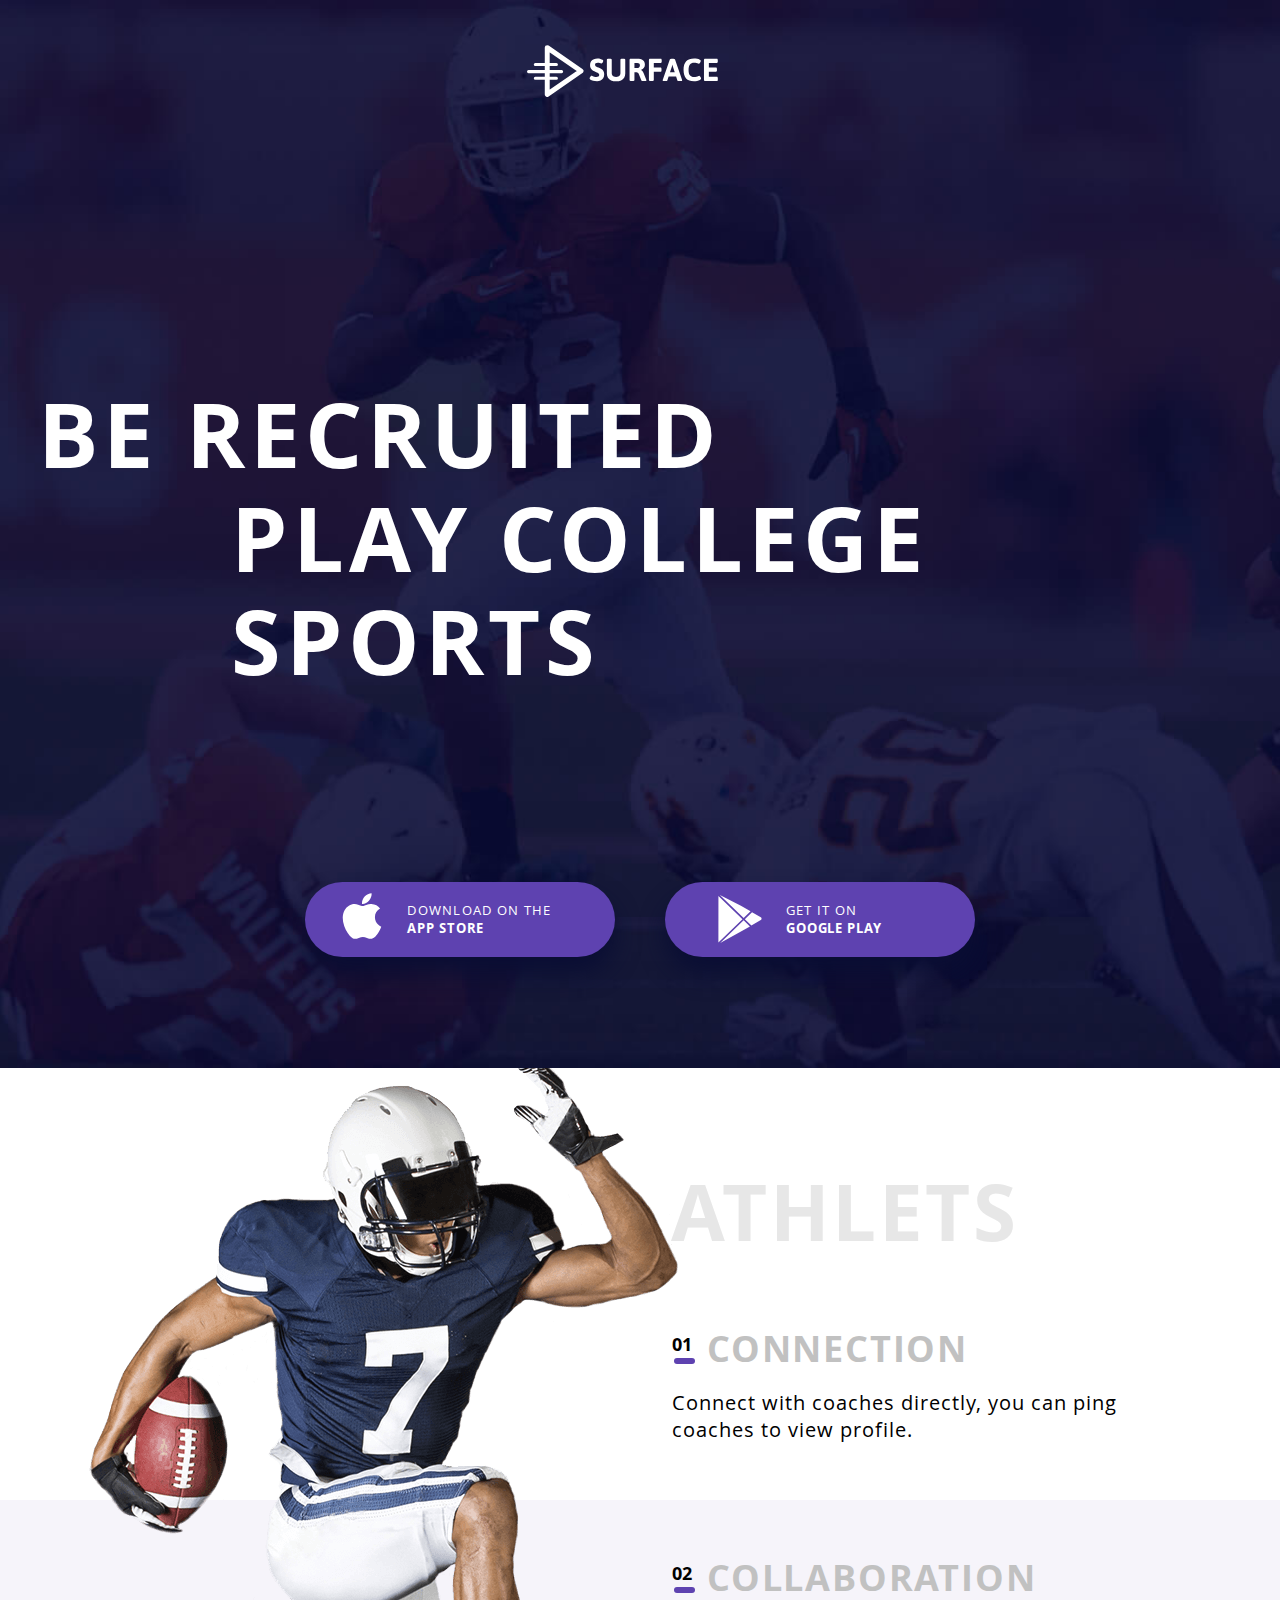
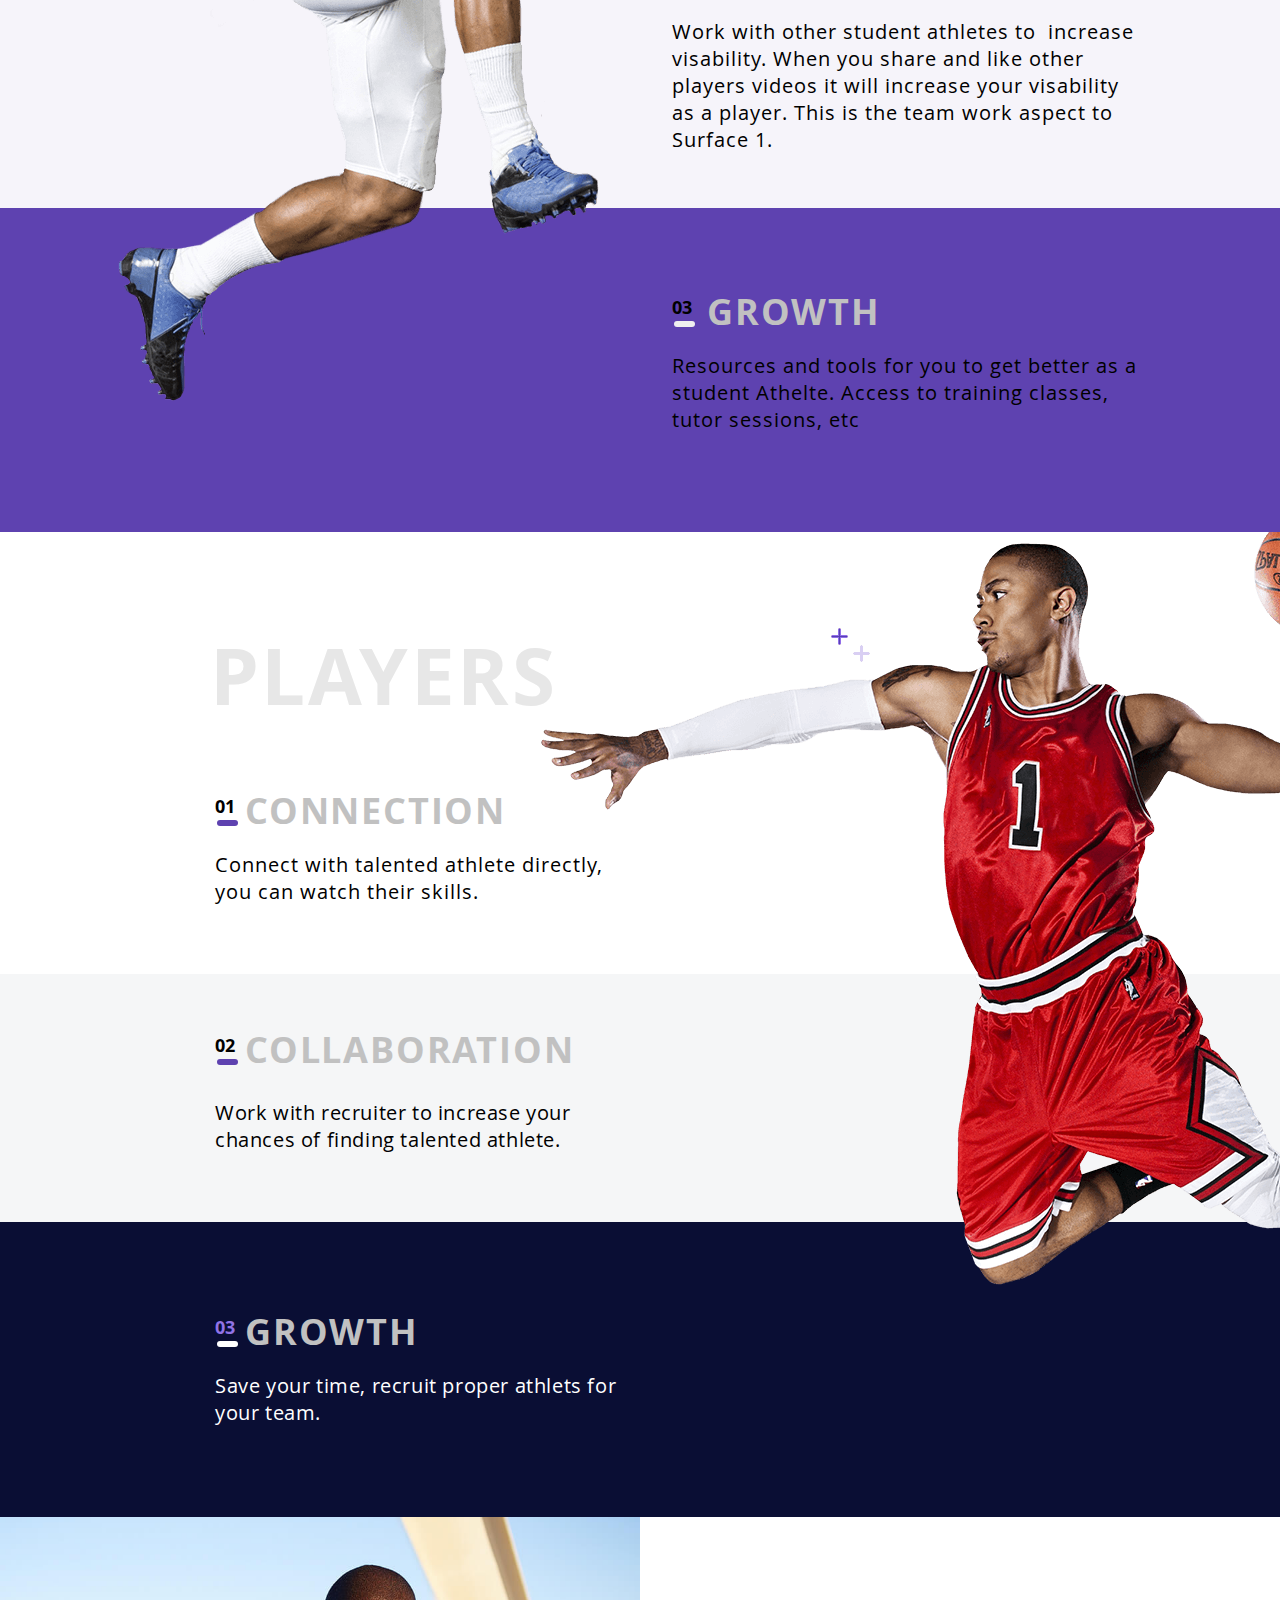
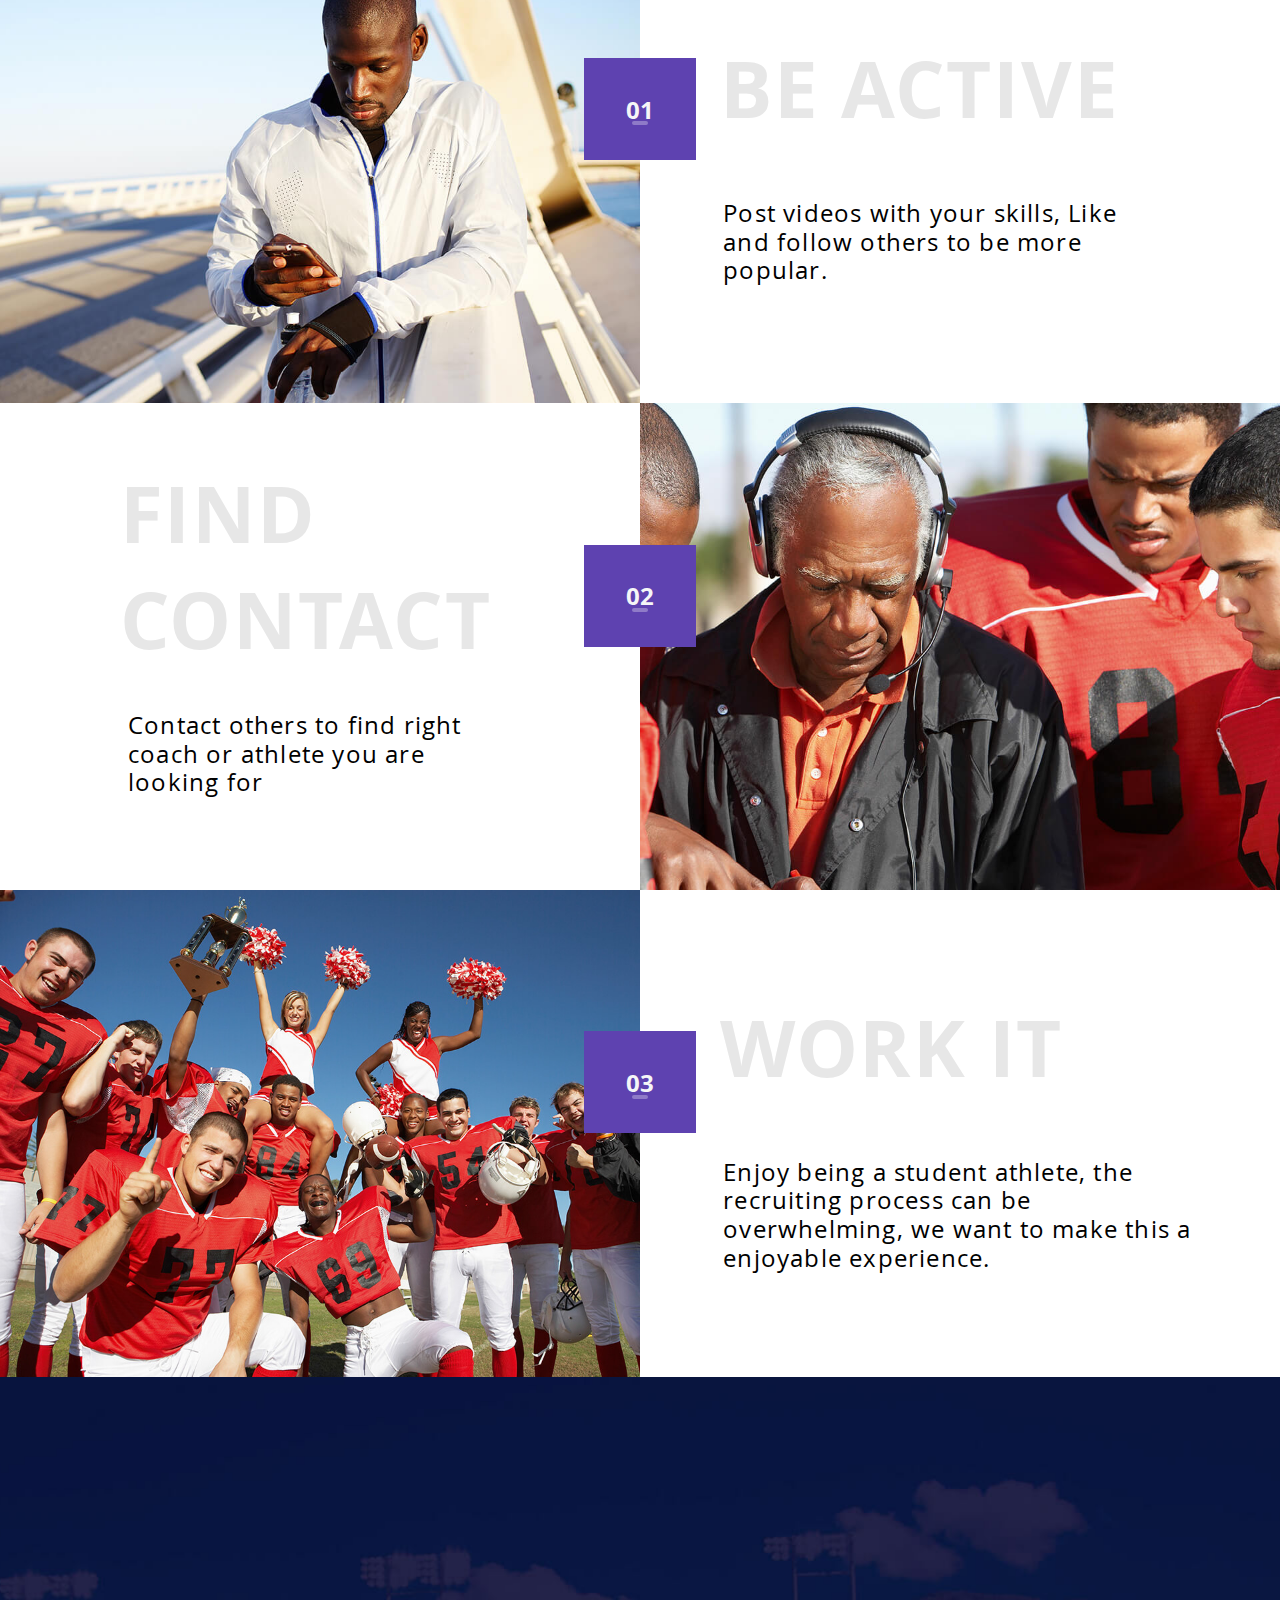
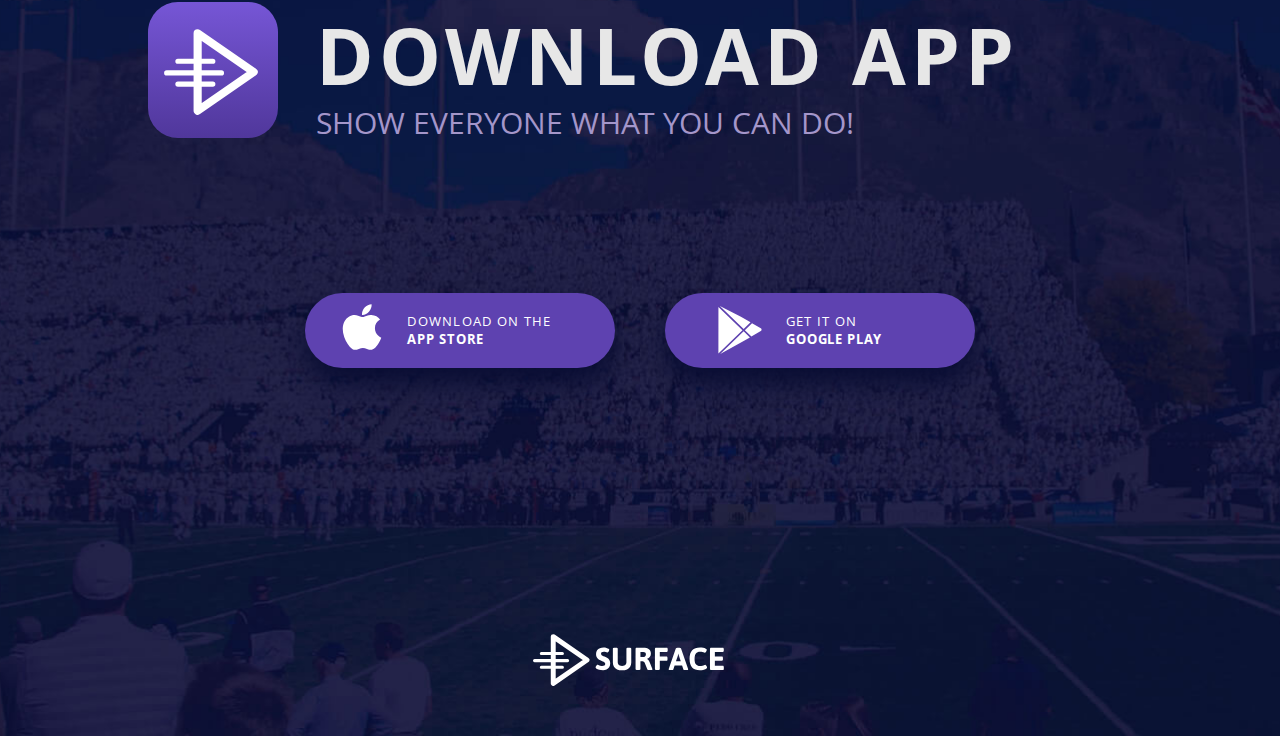
==== commit ea54a9c2: "правки cursor: default" ====
--- a/diplom-mq/index.html
+++ b/diplom-mq/index.html
@@ -11,7 +11,7 @@
 <header class="header">
 
 	<svg class="header-logo" viewBox="0 0 972 264" xmlns="http://www.w3.org/2000/svg">
-  	<g fill-rule="evenodd">
+  	<g class="header-logo-container" fill-rule="evenodd">
     	<g class="header-logo-icon" stroke-linecap="round" stroke-linejoin="round">
       	<path stroke-width="25" d="M275 132L103 251V13z"/>
       	<g stroke-width="16">
@@ -213,7 +213,7 @@
 	</div>
 	
 	<svg class="footer-logo" viewBox="0 0 972 264" xmlns="http://www.w3.org/2000/svg">
-  	<g fill-rule="evenodd">
+  	<g class="footer-logo-container" fill-rule="evenodd">
     	<g class="footer-logo-icon" stroke-linecap="round" stroke-linejoin="round">
       	<path stroke-width="25" d="M275 132L103 251V13z"/>
       	<g stroke-width="16">
--- a/diplom-mq/css/style.css
+++ b/diplom-mq/css/style.css
@@ -57,6 +57,11 @@
 	background-color: #0f0735;
 }
 
+.header-logo-container,
+.footer-logo-container {
+	fill: none;
+}
+
 .header-logo-icon,
 .footer-logo-icon {
 	stroke: #fff;
@@ -81,6 +86,7 @@
 	font-weight: 700;
 	color: #fff;
 	text-transform: uppercase;
+	cursor: default;
 }
 
 .header-title-top {
@@ -97,6 +103,11 @@
 .container-buttons {
 	display: flex;
 	justify-content: center;
+}
+
+a:link {
+	text-decoration: none;
+	color: #000;
 }
 
 .button-download, 
@@ -107,11 +118,12 @@
 	text-transform: uppercase;
 	text-decoration: none;
 	border: none;
+	color: #000;
 	border-radius: 5rem;
+	box-shadow: 0 1.6rem 2.4rem rgba(10,14,52);
 	-webkit-box-shadow: 0 1.6rem 2.4rem rgba(10,14,52);
 	-moz-box-shadow: 0 1.6rem 2.4rem rgba(10,14,52);
 	-o-box-shadow: 0 1.6rem 2.4rem rgba(10,14,52);
-	box-shadow: 0 1.6rem 2.4rem rgba(10,14,52);
 }
 
 .button-download:hover, 
@@ -163,6 +175,7 @@
 	margin: auto;
 	overflow: hidden;
 	-webkit-overflow: hidden;
+	cursor: default;
 }
 
 .athlets-pic {
@@ -225,6 +238,7 @@
 	margin: auto;
 	overflow: hidden;
 	-webkit-overflow: hidden;
+	cursor: default;
 }
 
 .players-pic {
@@ -245,6 +259,10 @@
 
 
 /* -- steps -- */
+
+.steps {
+	cursor: default;
+}
 
 .steps-be-active,
 .steps-find-contact,
@@ -288,6 +306,7 @@
 .download-container {
 	display: flex;
 	justify-content: center;
+	cursor: default;
 }
 
 .download-logo-back {
@@ -319,7 +338,7 @@
 	width: 106px;
 	height: 86px;
 	margin-left: 1rem;
-	margin-top: 2.5rem;
+	margin-top: 2.7rem;
 }
 
 .download-icon {
@@ -432,6 +451,7 @@
 	.athlets-pic {
 		top: 0;
 		right: 51.8%;
+		max-width: 42%;
 	}
 
 	.h2 {
@@ -930,6 +950,11 @@
 		height: 136px;
 		border-radius: 30px;
 		align-self: center;
+	}
+	
+	.download-logo {
+		margin-left: 1.5rem;
+		margin-top: 3.5rem;
 	}
 	
 	.download-title-text-wrap {
@@ -1259,6 +1284,13 @@
 		align-self: center;
 	}
 	
+	.download-logo {
+		width: 58px;
+		height: 50px;
+		margin-left: 1rem;
+		margin-top: 1.7rem;
+	}
+	
 	.download-title-text-wrap {
 		justify-content: center;
 	}
